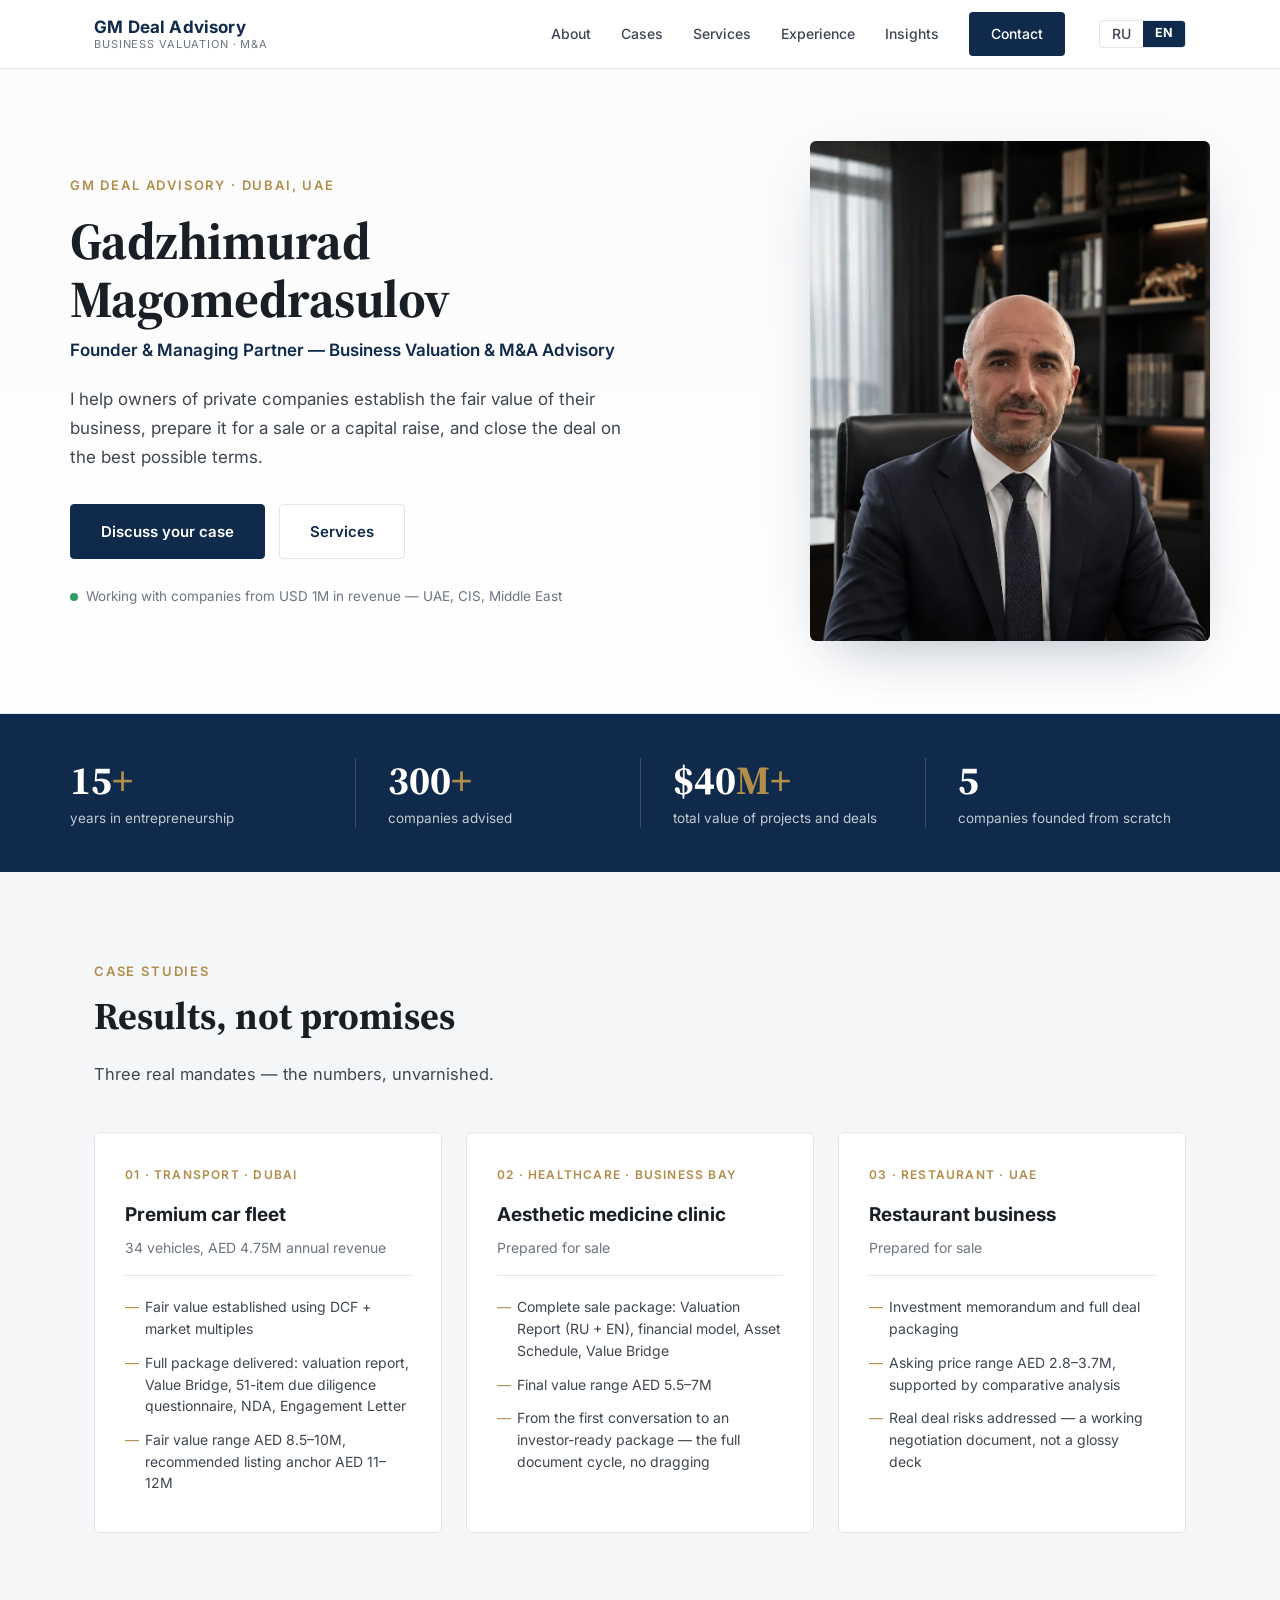
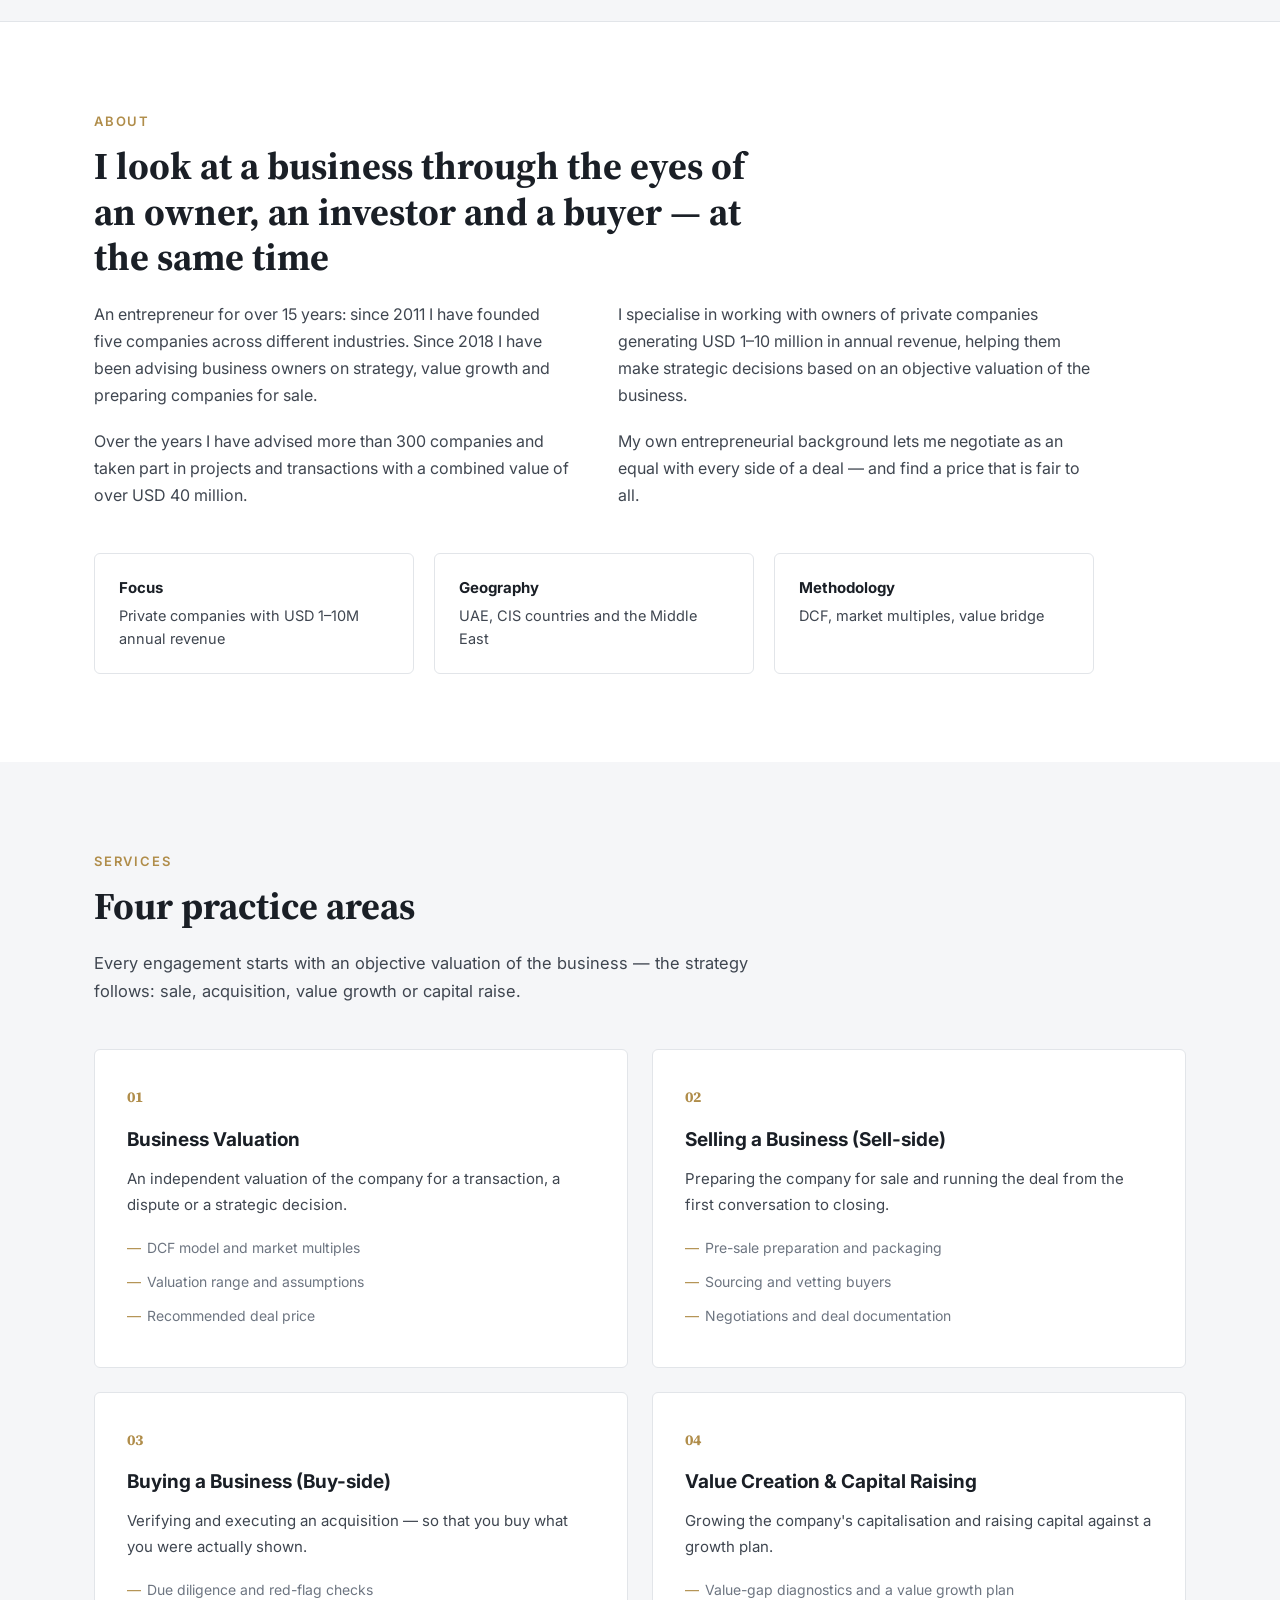
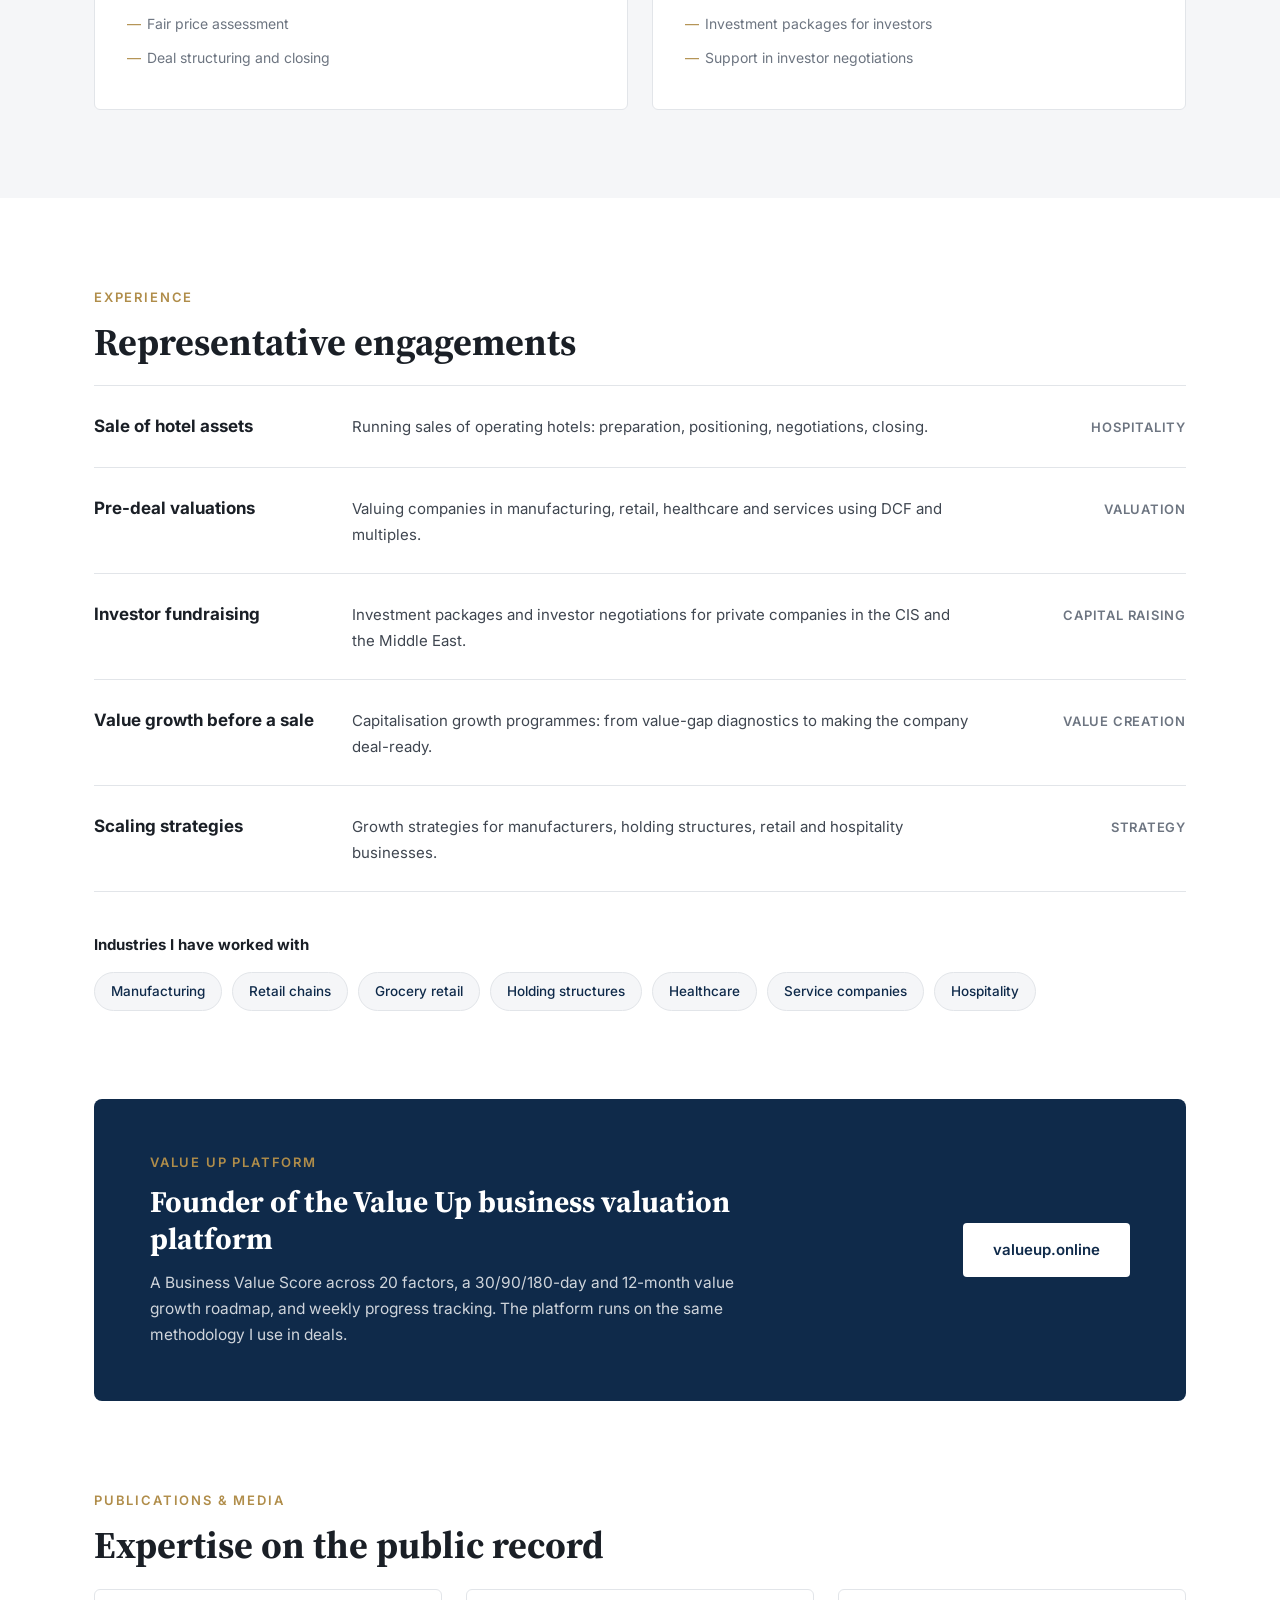
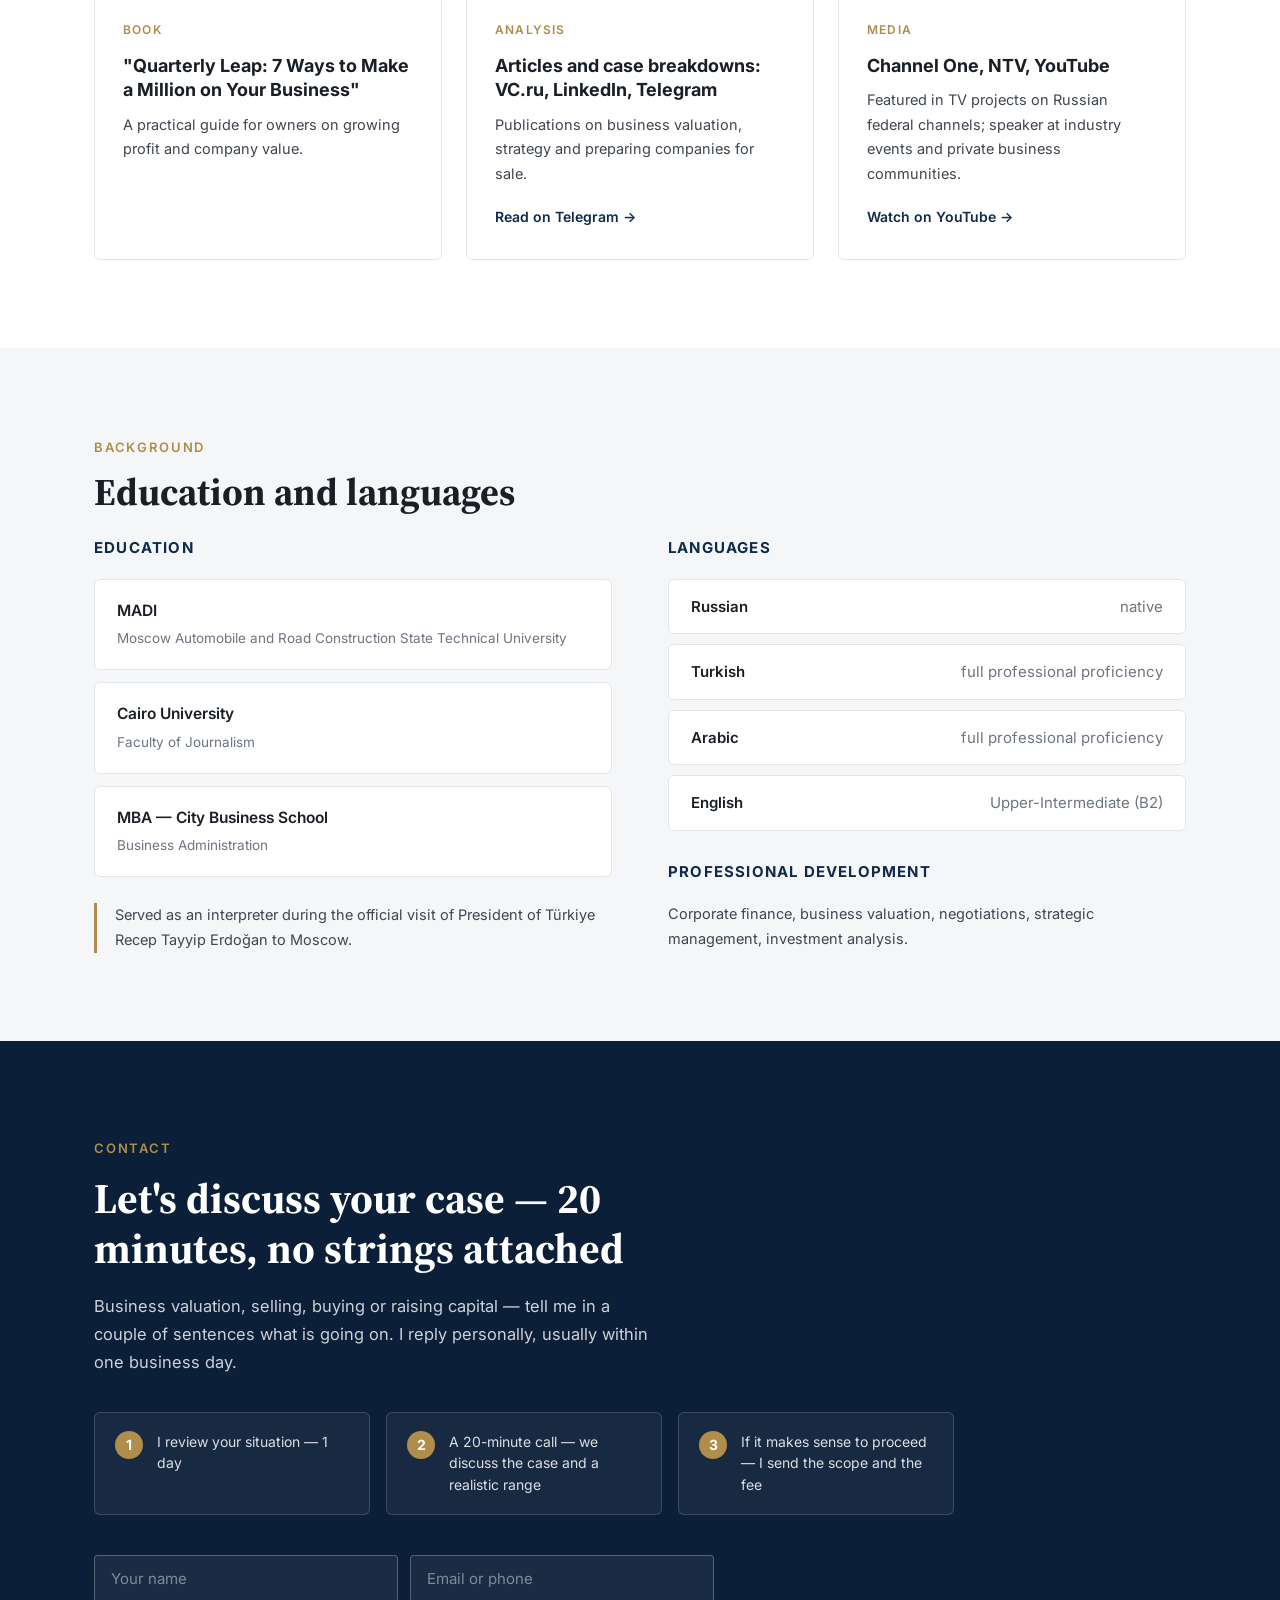
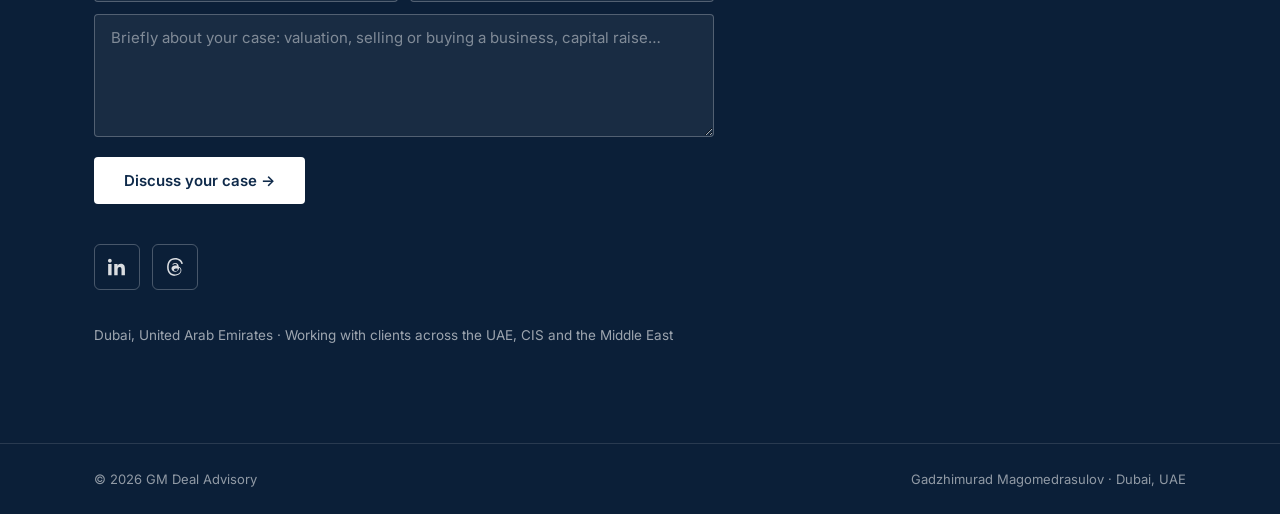
==== en.html @ add3cb48 "Cases section, process steps in CTA, new submit label Co-Authored-By: Claude Fable 5 <noreply@anthro" ====
<!DOCTYPE html>
<html lang="en">
<head>
<meta charset="UTF-8">
<meta name="viewport" content="width=device-width, initial-scale=1.0">
<title>Gadzhimurad Magomedrasulov — GM Deal Advisory</title>
<meta name="description" content="GM Deal Advisory — business valuation, M&A advisory, capital raising. Gadzhimurad Magomedrasulov, Dubai, UAE.">
<link rel="alternate" hreflang="ru" href="index.html">
<link rel="alternate" hreflang="en" href="en.html">
<link rel="preconnect" href="https://fonts.googleapis.com">
<link rel="preconnect" href="https://fonts.gstatic.com" crossorigin>
<link href="https://fonts.googleapis.com/css2?family=Source+Serif+4:opsz,wght@8..60,600;8..60,700&family=Inter:wght@400;500;600;700&display=swap" rel="stylesheet">
<link rel="stylesheet" href="styles.css">
</head>
<body>

<header>
  <div class="wrap nav">
    <a class="logo" href="#top"><b>GM Deal Advisory</b><span>Business Valuation · M&amp;A</span></a>
    <nav class="menu">
      <a href="#about">About</a>
      <a href="#cases">Cases</a>
      <a href="#services">Services</a>
      <a href="#experience">Experience</a>
      <a href="#insights">Insights</a>
      <a class="nav-cta" href="#contact">Contact</a>
      <span class="lang-sw"><a href="index.html">RU</a><b>EN</b></span>
    </nav>
  </div>
</header>

<div class="hero" id="top">
  <div class="wrap hero-grid">
    <div>
      <div class="eyebrow">GM Deal Advisory · Dubai, UAE</div>
      <h1>Gadzhimurad Magomedrasulov</h1>
      <div class="role">Founder &amp; Managing Partner — Business Valuation &amp; M&amp;A Advisory</div>
      <p class="lede">I help owners of private companies establish the fair value of their business, prepare it for a sale or a capital raise, and close the deal on the best possible terms.</p>
      <div class="hero-cta">
        <a class="btn btn-primary" href="#contact">Discuss your case</a>
        <a class="btn btn-secondary" href="#services">Services</a>
      </div>
      <div class="hero-note">Working with companies from USD 1M in revenue — UAE, CIS, Middle East</div>
    </div>
    <div class="photo-card">
      <img src="photo.jpg" alt="Gadzhimurad Magomedrasulov — GM Deal Advisory">
    </div>
  </div>
</div>

<div class="metrics">
  <div class="wrap metrics-grid">
    <div class="metric"><b>15<i>+</i></b><span>years in entrepreneurship</span></div>
    <div class="metric"><b>300<i>+</i></b><span>companies advised</span></div>
    <div class="metric"><b>$40<i>M+</i></b><span>total value of projects and deals</span></div>
    <div class="metric"><b>5</b><span>companies founded from scratch</span></div>
  </div>
</div>


<section class="cases-section" id="cases">
  <div class="wrap">
    <div class="sec-eyebrow">Case Studies</div>
    <h2 class="sec-title">Results, not promises</h2>
    <p class="sec-intro">Three real mandates — the numbers, unvarnished.</p>
    <div class="case-grid">
      <div class="ccard">
        <div class="meta">01 · Transport · Dubai</div>
        <h3>Premium car fleet</h3>
        <p class="csub">34 vehicles, AED 4.75M annual revenue</p>
        <ul>
          <li>Fair value established using DCF + market multiples</li>
          <li>Full package delivered: valuation report, Value Bridge, 51-item due diligence questionnaire, NDA, Engagement Letter</li>
          <li>Fair value range AED 8.5–10M, recommended listing anchor AED 11–12M</li>
        </ul>
      </div>
      <div class="ccard">
        <div class="meta">02 · Healthcare · Business Bay</div>
        <h3>Aesthetic medicine clinic</h3>
        <p class="csub">Prepared for sale</p>
        <ul>
          <li>Complete sale package: Valuation Report (RU + EN), financial model, Asset Schedule, Value Bridge</li>
          <li>Final value range AED 5.5–7M</li>
          <li>From the first conversation to an investor-ready package — the full document cycle, no dragging</li>
        </ul>
      </div>
      <div class="ccard">
        <div class="meta">03 · Restaurant · UAE</div>
        <h3>Restaurant business</h3>
        <p class="csub">Prepared for sale</p>
        <ul>
          <li>Investment memorandum and full deal packaging</li>
          <li>Asking price range AED 2.8–3.7M, supported by comparative analysis</li>
          <li>Real deal risks addressed — a working negotiation document, not a glossy deck</li>
        </ul>
      </div>
    </div>
  </div>
</section>

<section id="about">
  <div class="wrap">
    <div class="sec-eyebrow">About</div>
    <h2 class="sec-title">I look at a business through the eyes of an owner, an investor and a buyer — at the same time</h2>
    <div class="about-cols">
      <div>
        <p>An entrepreneur for over 15 years: since 2011 I have founded five companies across different industries. Since 2018 I have been advising business owners on strategy, value growth and preparing companies for sale.</p>
        <p>Over the years I have advised more than 300 companies and taken part in projects and transactions with a combined value of over USD 40 million.</p>
      </div>
      <div>
        <p>I specialise in working with owners of private companies generating USD 1–10 million in annual revenue, helping them make strategic decisions based on an objective valuation of the business.</p>
        <p>My own entrepreneurial background lets me negotiate as an equal with every side of a deal — and find a price that is fair to all.</p>
      </div>
    </div>
    <div class="about-facts">
      <div class="fact"><b>Focus</b>Private companies with USD 1–10M annual revenue</div>
      <div class="fact"><b>Geography</b>UAE, CIS countries and the Middle East</div>
      <div class="fact"><b>Methodology</b>DCF, market multiples, value bridge</div>
    </div>
  </div>
</section>

<section class="svc-section" id="services">
  <div class="wrap">
    <div class="sec-eyebrow">Services</div>
    <h2 class="sec-title">Four practice areas</h2>
    <p class="sec-intro">Every engagement starts with an objective valuation of the business — the strategy follows: sale, acquisition, value growth or capital raise.</p>
    <div class="svc-grid">
      <div class="svc">
        <div class="num">01</div>
        <h3>Business Valuation</h3>
        <p>An independent valuation of the company for a transaction, a dispute or a strategic decision.</p>
        <ul>
          <li>DCF model and market multiples</li>
          <li>Valuation range and assumptions</li>
          <li>Recommended deal price</li>
        </ul>
      </div>
      <div class="svc">
        <div class="num">02</div>
        <h3>Selling a Business (Sell-side)</h3>
        <p>Preparing the company for sale and running the deal from the first conversation to closing.</p>
        <ul>
          <li>Pre-sale preparation and packaging</li>
          <li>Sourcing and vetting buyers</li>
          <li>Negotiations and deal documentation</li>
        </ul>
      </div>
      <div class="svc">
        <div class="num">03</div>
        <h3>Buying a Business (Buy-side)</h3>
        <p>Verifying and executing an acquisition — so that you buy what you were actually shown.</p>
        <ul>
          <li>Due diligence and red-flag checks</li>
          <li>Fair price assessment</li>
          <li>Deal structuring and closing</li>
        </ul>
      </div>
      <div class="svc">
        <div class="num">04</div>
        <h3>Value Creation &amp; Capital Raising</h3>
        <p>Growing the company's capitalisation and raising capital against a growth plan.</p>
        <ul>
          <li>Value-gap diagnostics and a value growth plan</li>
          <li>Investment packages for investors</li>
          <li>Support in investor negotiations</li>
        </ul>
      </div>
    </div>
  </div>
</section>

<section id="experience">
  <div class="wrap">
    <div class="sec-eyebrow">Experience</div>
    <h2 class="sec-title">Representative engagements</h2>
    <div class="exp-table">
      <div class="exp-row">
        <h3>Sale of hotel assets</h3>
        <p>Running sales of operating hotels: preparation, positioning, negotiations, closing.</p>
        <div class="sector">Hospitality</div>
      </div>
      <div class="exp-row">
        <h3>Pre-deal valuations</h3>
        <p>Valuing companies in manufacturing, retail, healthcare and services using DCF and multiples.</p>
        <div class="sector">Valuation</div>
      </div>
      <div class="exp-row">
        <h3>Investor fundraising</h3>
        <p>Investment packages and investor negotiations for private companies in the CIS and the Middle East.</p>
        <div class="sector">Capital Raising</div>
      </div>
      <div class="exp-row">
        <h3>Value growth before a sale</h3>
        <p>Capitalisation growth programmes: from value-gap diagnostics to making the company deal-ready.</p>
        <div class="sector">Value Creation</div>
      </div>
      <div class="exp-row">
        <h3>Scaling strategies</h3>
        <p>Growth strategies for manufacturers, holding structures, retail and hospitality businesses.</p>
        <div class="sector">Strategy</div>
      </div>
    </div>
    <div class="industries">
      <h3>Industries I have worked with</h3>
      <div class="chips">
        <span class="chip">Manufacturing</span>
        <span class="chip">Retail chains</span>
        <span class="chip">Grocery retail</span>
        <span class="chip">Holding structures</span>
        <span class="chip">Healthcare</span>
        <span class="chip">Service companies</span>
        <span class="chip">Hospitality</span>
      </div>
    </div>
  </div>
</section>

<section style="padding-top:0">
  <div class="wrap">
    <div class="vu">
      <div>
        <div class="sec-eyebrow">Value Up Platform</div>
        <h3>Founder of the Value Up business valuation platform</h3>
        <p>A Business Value Score across 20 factors, a 30/90/180-day and 12-month value growth roadmap, and weekly progress tracking. The platform runs on the same methodology I use in deals.</p>
      </div>
      <a class="btn" href="https://valueup.online/" target="_blank" rel="noopener">valueup.online</a>
    </div>
  </div>
</section>

<section id="insights" style="padding-top:0">
  <div class="wrap">
    <div class="sec-eyebrow">Publications &amp; Media</div>
    <h2 class="sec-title">Expertise on the public record</h2>
    <div class="ins-grid">
      <div class="ins">
        <div class="tag">Book</div>
        <h3>"Quarterly Leap: 7 Ways to Make a Million on Your Business"</h3>
        <p>A practical guide for owners on growing profit and company value.</p>
      </div>
      <div class="ins">
        <div class="tag">Analysis</div>
        <h3>Articles and case breakdowns: VC.ru, LinkedIn, Telegram</h3>
        <p>Publications on business valuation, strategy and preparing companies for sale.</p>
        <a href="https://t.me/bigexpert1/" target="_blank" rel="noopener">Read on Telegram →</a>
      </div>
      <div class="ins">
        <div class="tag">Media</div>
        <h3>Channel One, NTV, YouTube</h3>
        <p>Featured in TV projects on Russian federal channels; speaker at industry events and private business communities.</p>
        <a href="https://youtu.be/BkNqXChD8Ng" target="_blank" rel="noopener">Watch on YouTube →</a>
      </div>
    </div>
  </div>
</section>

<section class="edu-section" id="education">
  <div class="wrap">
    <div class="sec-eyebrow">Background</div>
    <h2 class="sec-title">Education and languages</h2>
    <div class="edu-grid">
      <div class="edu-block">
        <h3>Education</h3>
        <div class="edu-item"><b>MADI</b><span>Moscow Automobile and Road Construction State Technical University</span></div>
        <div class="edu-item"><b>Cairo University</b><span>Faculty of Journalism</span></div>
        <div class="edu-item"><b>MBA — City Business School</b><span>Business Administration</span></div>
        <p class="intl">Served as an interpreter during the official visit of President of Türkiye Recep Tayyip Erdoğan to Moscow.</p>
      </div>
      <div class="edu-block">
        <h3>Languages</h3>
        <div class="lang-row"><b>Russian</b><span>native</span></div>
        <div class="lang-row"><b>Turkish</b><span>full professional proficiency</span></div>
        <div class="lang-row"><b>Arabic</b><span>full professional proficiency</span></div>
        <div class="lang-row"><b>English</b><span>Upper-Intermediate (B2)</span></div>
        <h3 style="margin-top:28px">Professional development</h3>
        <p style="font-size:14.5px">Corporate finance, business valuation, negotiations, strategic management, investment analysis.</p>
      </div>
    </div>
  </div>
</section>

<section class="contact" id="contact">
  <div class="wrap">
    <div class="sec-eyebrow">Contact</div>
    <h2>Let's discuss your case — 20 minutes, no strings attached</h2>
    <p class="lead">Business valuation, selling, buying or raising capital — tell me in a couple of sentences what is going on. I reply personally, usually within one business day.</p><div class="steps">
      <div class="step"><b>1</b><span>I review your situation — 1 day</span></div>
      <div class="step"><b>2</b><span>A 20-minute call — we discuss the case and a realistic range</span></div>
      <div class="step"><b>3</b><span>If it makes sense to proceed — I send the scope and the fee</span></div>
    </div>
    
    <form class="cform" data-subject="Enquiry from GM Deal Advisory website">
      <div class="frow">
        <input type="text" name="name" placeholder="Your name" required>
        <input type="text" name="contact" placeholder="Email or phone" required>
      </div>
      <textarea name="message" rows="5" placeholder="Briefly about your case: valuation, selling or buying a business, capital raise…" required></textarea>
      <button class="btn btn-primary" type="submit">Discuss your case →</button>
      <div class="fnote"></div>
    </form>
    <div class="soc-row">
      <a class="soc" href="https://www.linkedin.com/in/gadzhimurad-m-and-a-advisor-227a68b3/" target="_blank" rel="noopener" title="LinkedIn" aria-label="LinkedIn">
        <svg viewBox="0 0 24 24"><path d="M4.98 3.5C4.98 4.88 3.87 6 2.5 6S0 4.88 0 3.5 1.12 1 2.5 1s2.48 1.12 2.48 2.5zM.22 8.16h4.56V23H.22V8.16zM8.34 8.16h4.37v2.02h.06c.61-1.15 2.1-2.37 4.32-2.37 4.62 0 5.47 3.04 5.47 6.99V23h-4.55v-7.21c0-1.72-.03-3.93-2.4-3.93-2.4 0-2.77 1.87-2.77 3.8V23H8.34V8.16z"/></svg>
      </a>
      <a class="soc" href="https://www.threads.com/@gadzhimurad.strateg" target="_blank" rel="noopener" title="Threads" aria-label="Threads">
        <svg viewBox="0 0 24 24"><path d="M12.19 24h-.01c-3.58-.02-6.33-1.2-8.18-3.51C2.36 18.44 1.5 15.59 1.47 12v-.01c.03-3.58.89-6.43 2.53-8.48C5.85 1.2 8.6.02 12.18 0h.02c2.75.02 5.04.72 6.83 2.1 1.68 1.29 2.86 3.13 3.51 5.47l-2.04.57c-1.1-3.96-3.9-5.99-8.31-6.02-2.92.02-5.13.94-6.56 2.73C4.29 6.53 3.6 8.94 3.58 12c.02 3.06.71 5.47 2.05 7.15 1.43 1.79 3.64 2.71 6.56 2.73 2.64-.02 4.38-.64 5.83-2.09 1.66-1.65 1.63-3.67 1.1-4.9-.31-.73-.88-1.33-1.64-1.79-.19 1.36-.62 2.46-1.29 3.29-.9 1.1-2.17 1.7-3.78 1.79-1.22.07-2.4-.22-3.31-.82-1.08-.7-1.71-1.78-1.78-3.02-.13-2.45 1.83-4.21 4.89-4.38.9-.05 1.75 0 2.55.13-.11-.64-.32-1.14-.64-1.51-.44-.5-1.12-.76-2.02-.77h-.03c-.72 0-1.7.2-2.33 1.13L8.35 8.79c.86-1.28 2.26-1.98 3.95-1.98h.04c2.82.02 4.5 1.75 4.67 4.77.1.04.19.08.29.13 1.32.62 2.29 1.56 2.79 2.72.7 1.62.77 4.27-1.36 6.38-1.86 1.85-4.11 2.68-7.54 2.7v-.01zm1.13-9.98c-.07 0-.14 0-.21.01-1.55.09-2.51.8-2.45 1.83.06 1.08 1.25 1.58 2.39 1.52 1.05-.06 2.42-.46 2.65-3.15-.58-.13-1.24-.2-1.94-.2z"/></svg>
      </a>
    </div>
    <div class="loc">Dubai, United Arab Emirates · Working with clients across the UAE, CIS and the Middle East</div>
  </div>
</section>

<footer>
  <div class="wrap">
    <div>© 2026 GM Deal Advisory</div>
    <div>Gadzhimurad Magomedrasulov · Dubai, UAE</div>
  </div>
</footer>

<script>
document.querySelector('.cform').addEventListener('submit',async function(e){
  e.preventDefault();
  var f=this,b=f.querySelector('button'),n=f.querySelector('.fnote'),ru=document.documentElement.lang==='ru';
  b.disabled=true;b.textContent=ru?'Отправляю…':'Sending…';
  try{
    var r=await fetch('https://formsubmit.co/ajax/cef8fbf13d92c2186499e72b9094f0c2',{
      method:'POST',headers:{'Content-Type':'application/json','Accept':'application/json'},
      body:JSON.stringify({name:f.name.value,contact:f.contact.value,message:f.message.value,_subject:f.dataset.subject,_template:'table',_captcha:'false'})});
    if(!r.ok)throw 0;
    f.reset();n.className='fnote ok';n.textContent=ru?'Спасибо! Сообщение отправлено — отвечу лично в ближайшее время.':'Thank you! Your message has been sent — I will reply personally shortly.';
  }catch(_){n.className='fnote err';n.textContent=ru?'Не получилось отправить. Напишите мне в LinkedIn или Threads (иконки ниже).':'Could not send. Please reach me on LinkedIn or Threads (icons below).'}
  b.disabled=false;b.textContent=ru?'Обсудить задачу →':'Discuss your case →';
});
</script>
</body>
</html>
---- styles.css ----
:root{
    --navy:#0f2a4a;
    --navy-dark:#0b1f38;
    --ink:#1a1f26;
    --body:#3f4650;
    --muted:#6d7581;
    --line:#e2e5e9;
    --bg-soft:#f5f6f8;
    --gold:#b08d4a;
    --white:#ffffff;
    --serif:'Source Serif 4', Georgia, serif;
    --sans:'Inter', -apple-system, 'Segoe UI', sans-serif;
  }
  *{margin:0;padding:0;box-sizing:border-box}
  html{scroll-behavior:smooth}
  body{font-family:var(--sans);color:var(--body);background:var(--white);font-size:16px;line-height:1.7;-webkit-font-smoothing:antialiased}
  .wrap{max-width:1140px;margin:0 auto;padding:0 24px}
  h1,h2,h3{color:var(--ink);font-family:var(--sans)}
  img{max-width:100%}

  /* header */
  header{position:sticky;top:0;z-index:40;background:var(--white);border-bottom:1px solid var(--line)}
  .nav{display:flex;align-items:center;justify-content:space-between;height:68px}
  .logo{display:flex;flex-direction:column;text-decoration:none;line-height:1.25}
  .logo b{font-size:17px;font-weight:700;color:var(--navy);letter-spacing:.01em}
  .logo span{font-size:11px;color:var(--muted);letter-spacing:.08em;text-transform:uppercase}
  nav.menu{display:flex;gap:30px;align-items:center}
  nav.menu a{font-size:14px;font-weight:500;color:var(--body);text-decoration:none;transition:color .2s}
  nav.menu a:hover{color:var(--navy)}
  .nav-cta{background:var(--navy);color:#fff !important;padding:10px 22px;border-radius:4px;font-weight:600}
  .nav-cta:hover{background:var(--navy-dark)}
  @media(max-width:900px){nav.menu > a:not(.nav-cta){display:none}}
  .lang-sw{display:inline-flex;border:1px solid var(--line);border-radius:4px;overflow:hidden;font-size:12.5px;font-weight:600;margin-left:4px}
  .lang-sw b,.lang-sw a{padding:6px 12px;text-decoration:none;line-height:1}
  .lang-sw b{background:var(--navy);color:#fff}
  .lang-sw a{color:var(--muted)}
  .lang-sw a:hover{color:var(--navy)}
  @media(max-width:900px){.lang-sw{display:inline-flex !important}}

  /* hero */
  .hero{border-bottom:1px solid var(--line);background:linear-gradient(180deg,#fbfbfc,#fff)}
  .hero-grid{display:grid;grid-template-columns:1fr 400px;gap:72px;align-items:center;padding:72px 0}
  @media(max-width:900px){.hero-grid{grid-template-columns:1fr;gap:44px;padding:48px 0}}
  .eyebrow{font-size:13px;font-weight:600;letter-spacing:.14em;text-transform:uppercase;color:var(--gold);margin-bottom:16px}
  .hero h1{font-family:var(--serif);font-size:clamp(34px,4.6vw,52px);font-weight:700;line-height:1.12;letter-spacing:-.01em;margin-bottom:8px}
  .hero .role{font-size:17px;font-weight:600;color:var(--navy);margin-bottom:20px}
  .hero .lede{font-size:17px;max-width:560px;margin-bottom:32px}
  .btn{display:inline-block;padding:14px 30px;border-radius:4px;font-size:15px;font-weight:600;text-decoration:none;transition:.2s;text-align:center}
  .btn-primary{background:var(--navy);color:#fff;border:1px solid var(--navy)}
  .btn-primary:hover{background:var(--navy-dark)}
  .btn-secondary{border:1px solid var(--line);color:var(--navy);background:#fff}
  .btn-secondary:hover{border-color:var(--navy)}
  .hero-cta{display:flex;gap:14px;flex-wrap:wrap}
  .hero-note{margin-top:26px;font-size:13.5px;color:var(--muted);display:flex;gap:8px;align-items:center}
  .hero-note::before{content:"";width:8px;height:8px;border-radius:50%;background:#2e9e63;flex:none}
  .photo-card{position:relative}
  .photo-card img{display:block;width:100%;aspect-ratio:4/5;object-fit:cover;object-position:top;border-radius:6px;box-shadow:0 24px 60px -24px rgba(15,42,74,.35)}
  .photo-card::after{content:"";position:absolute;top:22px;left:22px;right:-22px;bottom:-22px;border:1px solid var(--line);border-radius:6px;z-index:-1}

  /* metrics band */
  .metrics{background:var(--navy);color:#fff}
  .metrics-grid{display:grid;grid-template-columns:repeat(4,1fr);gap:0;padding:44px 0}
  @media(max-width:760px){.metrics-grid{grid-template-columns:repeat(2,1fr);row-gap:36px}}
  .metric{padding:0 32px;border-left:1px solid rgba(255,255,255,.18)}
  .metric:first-child{border-left:none;padding-left:0}
  @media(max-width:760px){.metric{padding:0 20px}.metric:nth-child(3){border-left:none;padding-left:0}}
  .metric b{display:block;font-family:var(--serif);font-size:40px;font-weight:700;line-height:1.1;color:#fff}
  .metric b i{font-style:normal;color:var(--gold)}
  .metric span{display:block;margin-top:6px;font-size:13.5px;color:rgba(255,255,255,.75);line-height:1.5}

  /* sections */
  section{padding:88px 0}
  .sec-eyebrow{font-size:13px;font-weight:600;letter-spacing:.14em;text-transform:uppercase;color:var(--gold);margin-bottom:12px}
  .sec-title{font-family:var(--serif);font-size:clamp(28px,3.4vw,38px);font-weight:700;line-height:1.2;margin-bottom:20px;max-width:680px}
  .sec-intro{max-width:680px;margin-bottom:44px;font-size:16.5px}

  /* about */
  .about-cols{display:grid;grid-template-columns:1fr 1fr;gap:48px;max-width:1000px}
  @media(max-width:800px){.about-cols{grid-template-columns:1fr;gap:24px}}
  .about-cols p{margin-bottom:18px}
  .about-cols p:last-child{margin-bottom:0}
  .about-facts{margin-top:44px;display:grid;grid-template-columns:repeat(3,1fr);gap:20px;max-width:1000px}
  @media(max-width:800px){.about-facts{grid-template-columns:1fr}}
  .fact{border:1px solid var(--line);border-radius:6px;padding:22px 24px;font-size:14.5px;line-height:1.6}
  .fact b{display:block;color:var(--ink);font-size:15px;margin-bottom:4px}

  /* services */
  .svc-section{background:var(--bg-soft)}
  .svc-grid{display:grid;grid-template-columns:repeat(2,1fr);gap:24px}
  @media(max-width:800px){.svc-grid{grid-template-columns:1fr}}
  .svc{background:#fff;border:1px solid var(--line);border-radius:6px;padding:34px 32px;transition:box-shadow .25s,transform .25s}
  .svc:hover{box-shadow:0 16px 40px -20px rgba(15,42,74,.25);transform:translateY(-3px)}
  .svc .num{font-family:var(--serif);font-size:15px;font-weight:700;color:var(--gold);margin-bottom:14px}
  .svc h3{font-size:19px;font-weight:700;margin-bottom:10px}
  .svc p{font-size:15px;color:var(--body)}
  .svc ul{margin-top:14px;list-style:none}
  .svc li{font-size:14px;color:var(--muted);padding:5px 0 5px 20px;position:relative}
  .svc li::before{content:"—";position:absolute;left:0;color:var(--gold)}

  /* experience */
  .exp-table{border-top:1px solid var(--line)}
  .exp-row{display:grid;grid-template-columns:230px 1fr 190px;gap:28px;padding:26px 0;border-bottom:1px solid var(--line);align-items:baseline}
  @media(max-width:800px){.exp-row{grid-template-columns:1fr;gap:6px}}
  .exp-row h3{font-size:17px;font-weight:700}
  .exp-row p{font-size:15px}
  .exp-row .sector{font-size:13px;font-weight:600;letter-spacing:.06em;text-transform:uppercase;color:var(--muted);text-align:right}
  @media(max-width:800px){.exp-row .sector{text-align:left}}
  .industries{margin-top:40px}
  .industries h3{font-size:15px;font-weight:700;margin-bottom:14px}
  .chips{display:flex;flex-wrap:wrap;gap:10px}
  .chip{font-size:13.5px;font-weight:500;color:var(--navy);background:var(--bg-soft);border:1px solid var(--line);border-radius:100px;padding:7px 16px}

  /* value up */
  .vu{background:var(--navy);color:#fff;border-radius:8px;padding:52px 56px;display:grid;grid-template-columns:1fr auto;gap:40px;align-items:center}
  @media(max-width:800px){.vu{grid-template-columns:1fr;padding:36px 28px}}
  .vu .sec-eyebrow{margin-bottom:10px}
  .vu h3{font-family:var(--serif);color:#fff;font-size:clamp(22px,3vw,30px);font-weight:700;line-height:1.25;margin-bottom:12px;max-width:640px}
  .vu p{color:rgba(255,255,255,.8);font-size:15.5px;max-width:620px}
  .vu .btn{background:#fff;color:var(--navy);border:none;white-space:nowrap}
  .vu .btn:hover{background:#eef1f5}

  /* insights */
  .ins-grid{display:grid;grid-template-columns:repeat(3,1fr);gap:24px}
  @media(max-width:860px){.ins-grid{grid-template-columns:1fr}}
  .ins{border:1px solid var(--line);border-radius:6px;padding:30px 28px;display:flex;flex-direction:column;background:#fff;transition:box-shadow .25s}
  .ins:hover{box-shadow:0 16px 40px -20px rgba(15,42,74,.2)}
  .ins .tag{font-size:12px;font-weight:600;letter-spacing:.1em;text-transform:uppercase;color:var(--gold);margin-bottom:14px}
  .ins h3{font-size:18px;font-weight:700;line-height:1.35;margin-bottom:10px}
  .ins p{font-size:14.5px;flex:1}
  .ins a{margin-top:18px;font-size:14px;font-weight:600;color:var(--navy);text-decoration:none}
  .ins a:hover{text-decoration:underline}

  /* education */
  .edu-section{background:var(--bg-soft)}
  .edu-grid{display:grid;grid-template-columns:1fr 1fr;gap:56px}
  @media(max-width:800px){.edu-grid{grid-template-columns:1fr;gap:40px}}
  .edu-block h3{font-size:15px;font-weight:700;letter-spacing:.08em;text-transform:uppercase;color:var(--navy);margin-bottom:18px}
  .edu-item{background:#fff;border:1px solid var(--line);border-radius:6px;padding:18px 22px;margin-bottom:12px}
  .edu-item b{display:block;color:var(--ink);font-size:15.5px;font-weight:600}
  .edu-item span{font-size:13.5px;color:var(--muted)}
  .lang-row{display:flex;justify-content:space-between;background:#fff;border:1px solid var(--line);border-radius:6px;padding:14px 22px;margin-bottom:10px;font-size:15px}
  .lang-row b{color:var(--ink);font-weight:600}
  .lang-row span{color:var(--muted)}
  .intl{margin-top:26px;font-size:14.5px;color:var(--body);border-left:3px solid var(--gold);padding-left:18px}

  /* contact */
  .contact{background:var(--navy-dark);color:#fff;padding:96px 0}
  .contact .sec-eyebrow{margin-bottom:14px}
  .contact h2{font-family:var(--serif);color:#fff;font-size:clamp(28px,3.8vw,42px);font-weight:700;line-height:1.2;margin-bottom:18px;max-width:640px}
  .contact .lead{color:rgba(255,255,255,.8);max-width:560px;margin-bottom:36px;font-size:16.5px}
  .contact .mail{display:inline-block;font-size:22px;font-weight:600;color:#fff;text-decoration:none;border-bottom:2px solid var(--gold);padding-bottom:4px}
  .contact .mail:hover{color:var(--gold)}
  .soc-row{margin-top:40px;display:flex;gap:12px;flex-wrap:wrap}
  .soc{width:46px;height:46px;border:1px solid rgba(255,255,255,.25);border-radius:6px;display:flex;align-items:center;justify-content:center;color:rgba(255,255,255,.85);transition:.2s;text-decoration:none}
  .soc:hover{background:#fff;color:var(--navy);border-color:#fff}
  .soc svg{width:18px;height:18px;fill:currentColor}
  .contact .loc{margin-top:34px;font-size:13.5px;color:rgba(255,255,255,.6)}

  footer{background:var(--navy-dark);border-top:1px solid rgba(255,255,255,.12);padding:24px 0}
  footer .wrap{display:flex;justify-content:space-between;flex-wrap:wrap;gap:8px;font-size:13px;color:rgba(255,255,255,.55)}
/* mobile */
@media(max-width:640px){
  body{font-size:15px}
  section{padding:56px 0}
  .wrap{padding:0 18px}
  .nav{height:60px}
  .logo b{font-size:15px}
  .logo span{font-size:10px}
  .nav-cta{padding:8px 14px;font-size:13px}
  .hero-grid{padding:36px 0;gap:32px}
  .hero h1{font-size:34px}
  .hero .role{font-size:15px}
  .hero .lede{font-size:15.5px}
  .btn{width:100%;padding:14px 20px}
  .hero-cta{flex-direction:column;gap:10px}
  .photo-card{max-width:340px;margin:0 auto}
  .photo-card::after{display:none}
  .metrics-grid{padding:32px 0}
  .metric b{font-size:30px}
  .metric span{font-size:12.5px}
  .sec-title{font-size:25px}
  .sec-intro{margin-bottom:30px}
  .svc{padding:26px 22px}
  .exp-row{padding:20px 0}
  .vu{gap:24px}
  .vu .btn{width:auto}
  .contact{padding:64px 0}
  .contact .mail{font-size:18px;word-break:break-all}
  .soc{width:42px;height:42px}
  footer .wrap{flex-direction:column;gap:4px}
}
html,body{overflow-x:hidden}
@media(max-width:640px){
  .logo span{display:none}
  .logo b{white-space:nowrap}
}

/* contact form */
.cform{max-width:620px}
.frow{display:grid;grid-template-columns:1fr 1fr;gap:12px}
@media(max-width:640px){.frow{grid-template-columns:1fr}}
.cform input,.cform textarea{width:100%;background:rgba(255,255,255,.06);border:1px solid rgba(255,255,255,.25);border-radius:4px;color:#fff;font-family:var(--sans);font-size:15px;padding:13px 16px;margin-bottom:12px;outline:none;transition:border-color .2s;resize:vertical}
.cform input::placeholder,.cform textarea::placeholder{color:rgba(255,255,255,.45)}
.cform input:focus,.cform textarea:focus{border-color:var(--gold);background:rgba(255,255,255,.09)}
.cform button{width:auto;min-width:200px;cursor:pointer;border:none;font-family:var(--sans)}
.cform button:disabled{opacity:.6;cursor:default}
.fnote{margin-top:14px;font-size:14.5px}
.fnote.ok{color:#7fd6a2}
.fnote.err{color:#f0a9a9}
.contact .cform button{background:#fff;color:var(--navy)}
.contact .cform button:hover{background:var(--gold);color:#fff}

/* cases */
.cases-section{background:var(--bg-soft);border-bottom:1px solid var(--line)}
.case-grid{display:grid;grid-template-columns:repeat(3,1fr);gap:24px}
@media(max-width:900px){.case-grid{grid-template-columns:1fr}}
.ccard{background:#fff;border:1px solid var(--line);border-radius:6px;padding:32px 30px;display:flex;flex-direction:column;transition:box-shadow .25s,transform .25s}
.ccard:hover{box-shadow:0 16px 40px -20px rgba(15,42,74,.25);transform:translateY(-3px)}
.ccard .meta{font-size:12px;font-weight:600;letter-spacing:.1em;text-transform:uppercase;color:var(--gold);margin-bottom:14px}
.ccard h3{font-size:19px;font-weight:700;margin-bottom:4px}
.ccard .csub{font-size:14px;color:var(--muted);margin-bottom:16px}
.ccard ul{list-style:none;border-top:1px solid var(--line);padding-top:14px}
.ccard li{font-size:14px;color:var(--body);padding:6px 0 6px 20px;position:relative;line-height:1.55}
.ccard li::before{content:"—";position:absolute;left:0;color:var(--gold)}

/* contact steps */
.steps{display:grid;grid-template-columns:repeat(3,1fr);gap:16px;max-width:860px;margin:0 0 40px}
@media(max-width:800px){.steps{grid-template-columns:1fr}}
.step{display:flex;gap:14px;align-items:flex-start;background:rgba(255,255,255,.05);border:1px solid rgba(255,255,255,.16);border-radius:6px;padding:18px 20px}
.step b{flex:none;width:28px;height:28px;border-radius:50%;background:var(--gold);color:#fff;display:flex;align-items:center;justify-content:center;font-size:14px;font-weight:700}
.step span{font-size:14px;color:rgba(255,255,255,.85);line-height:1.55}
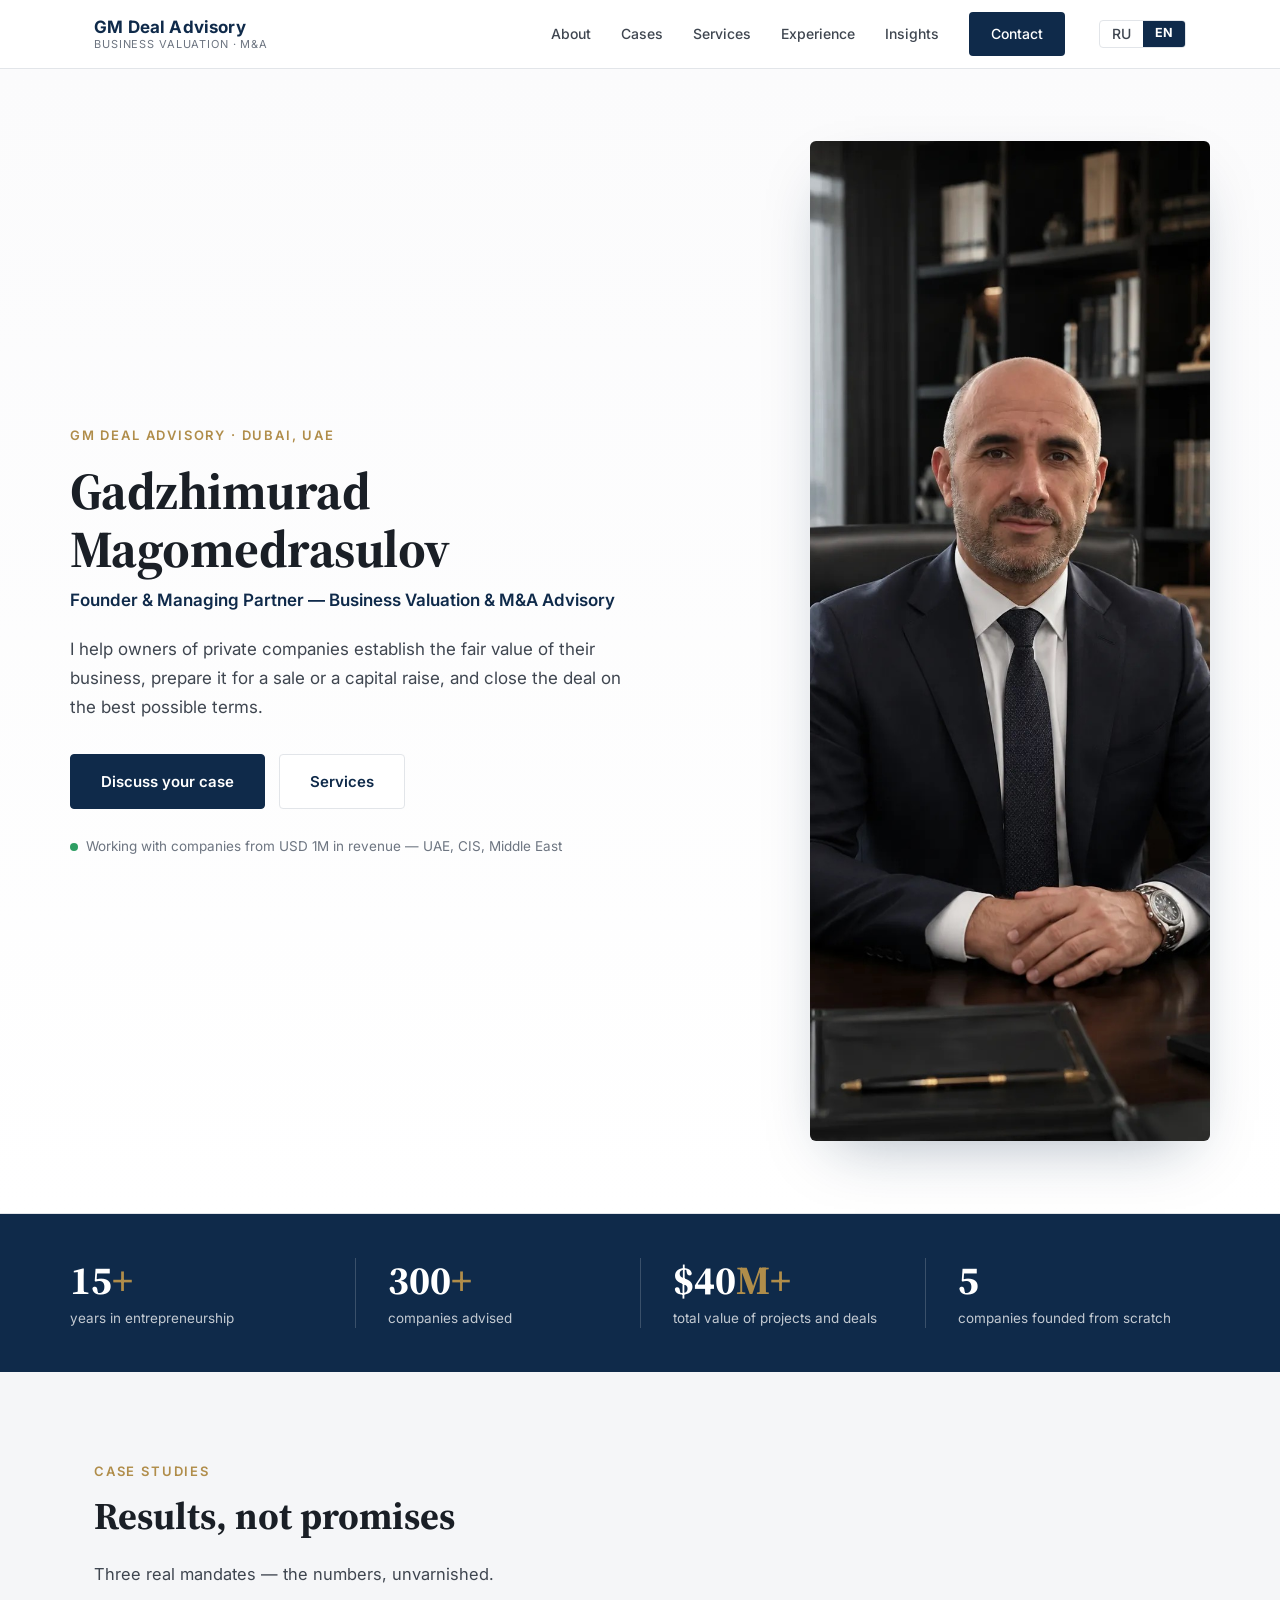
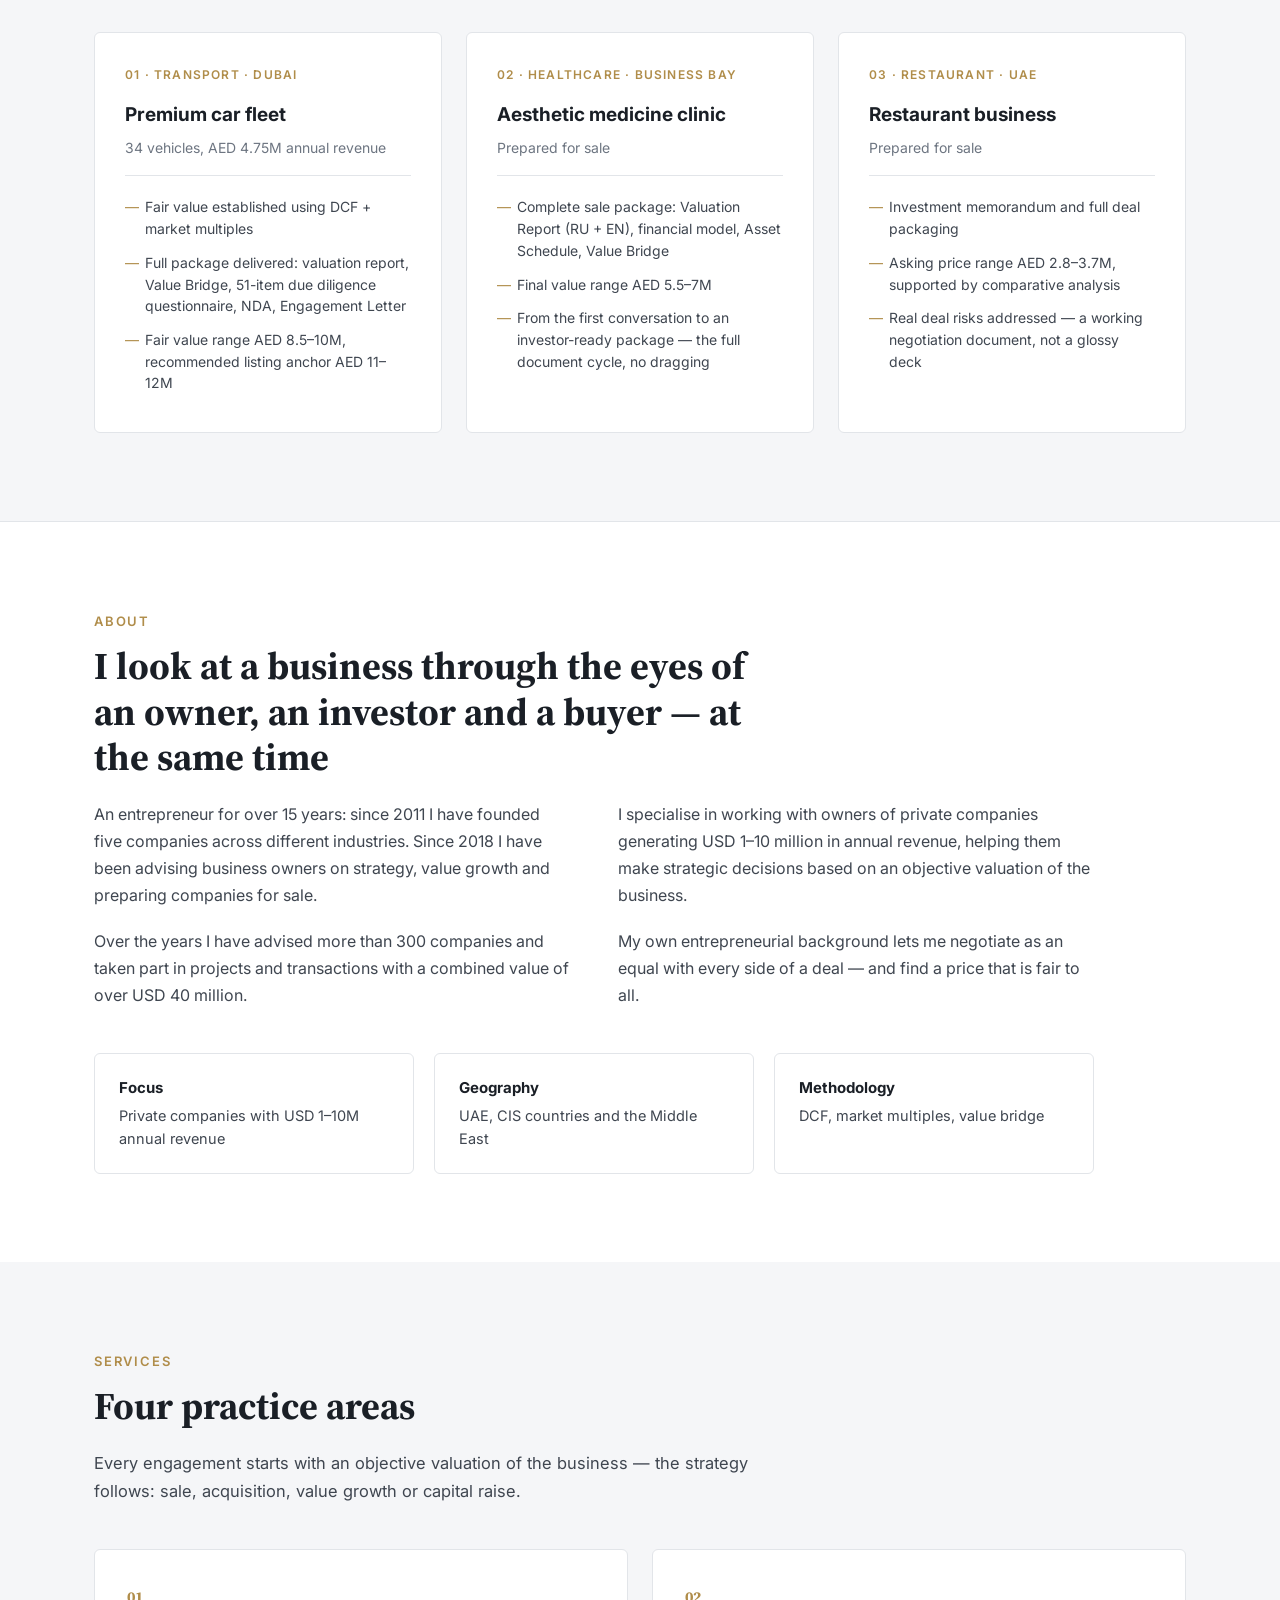
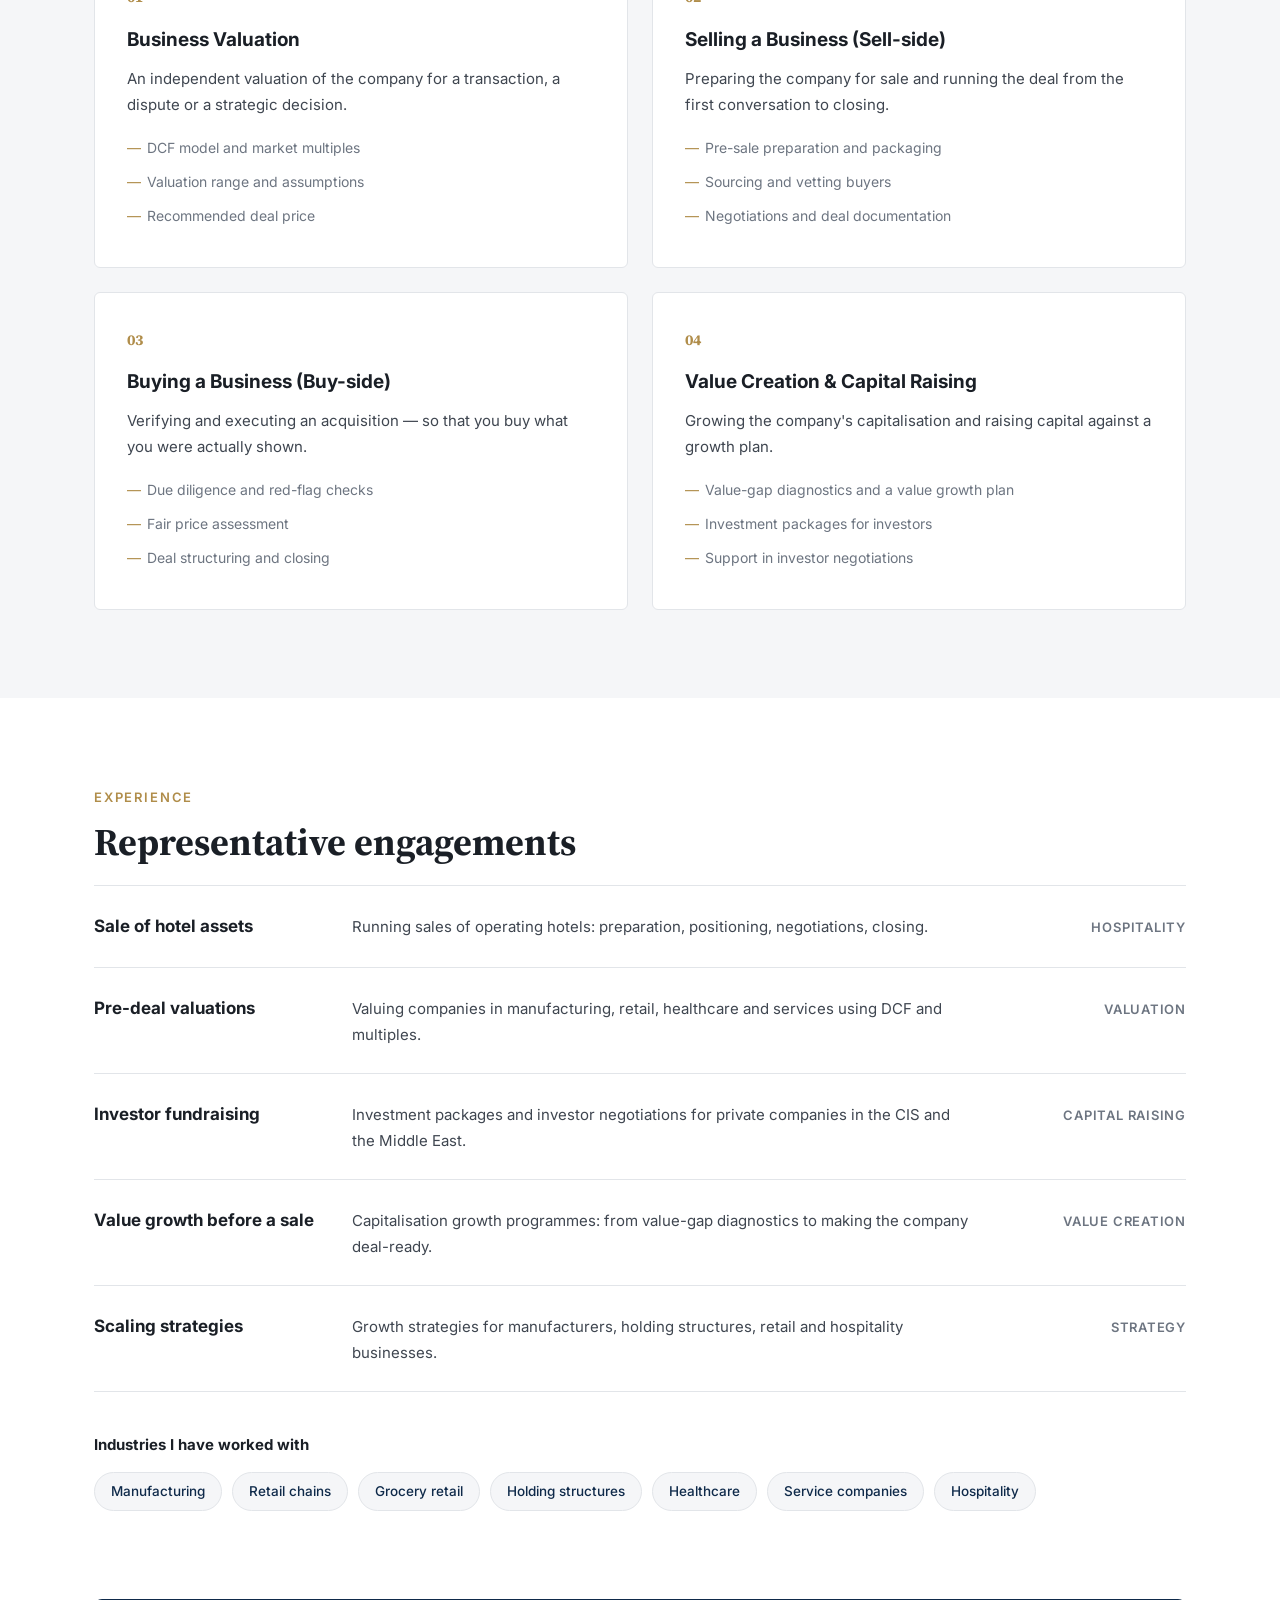
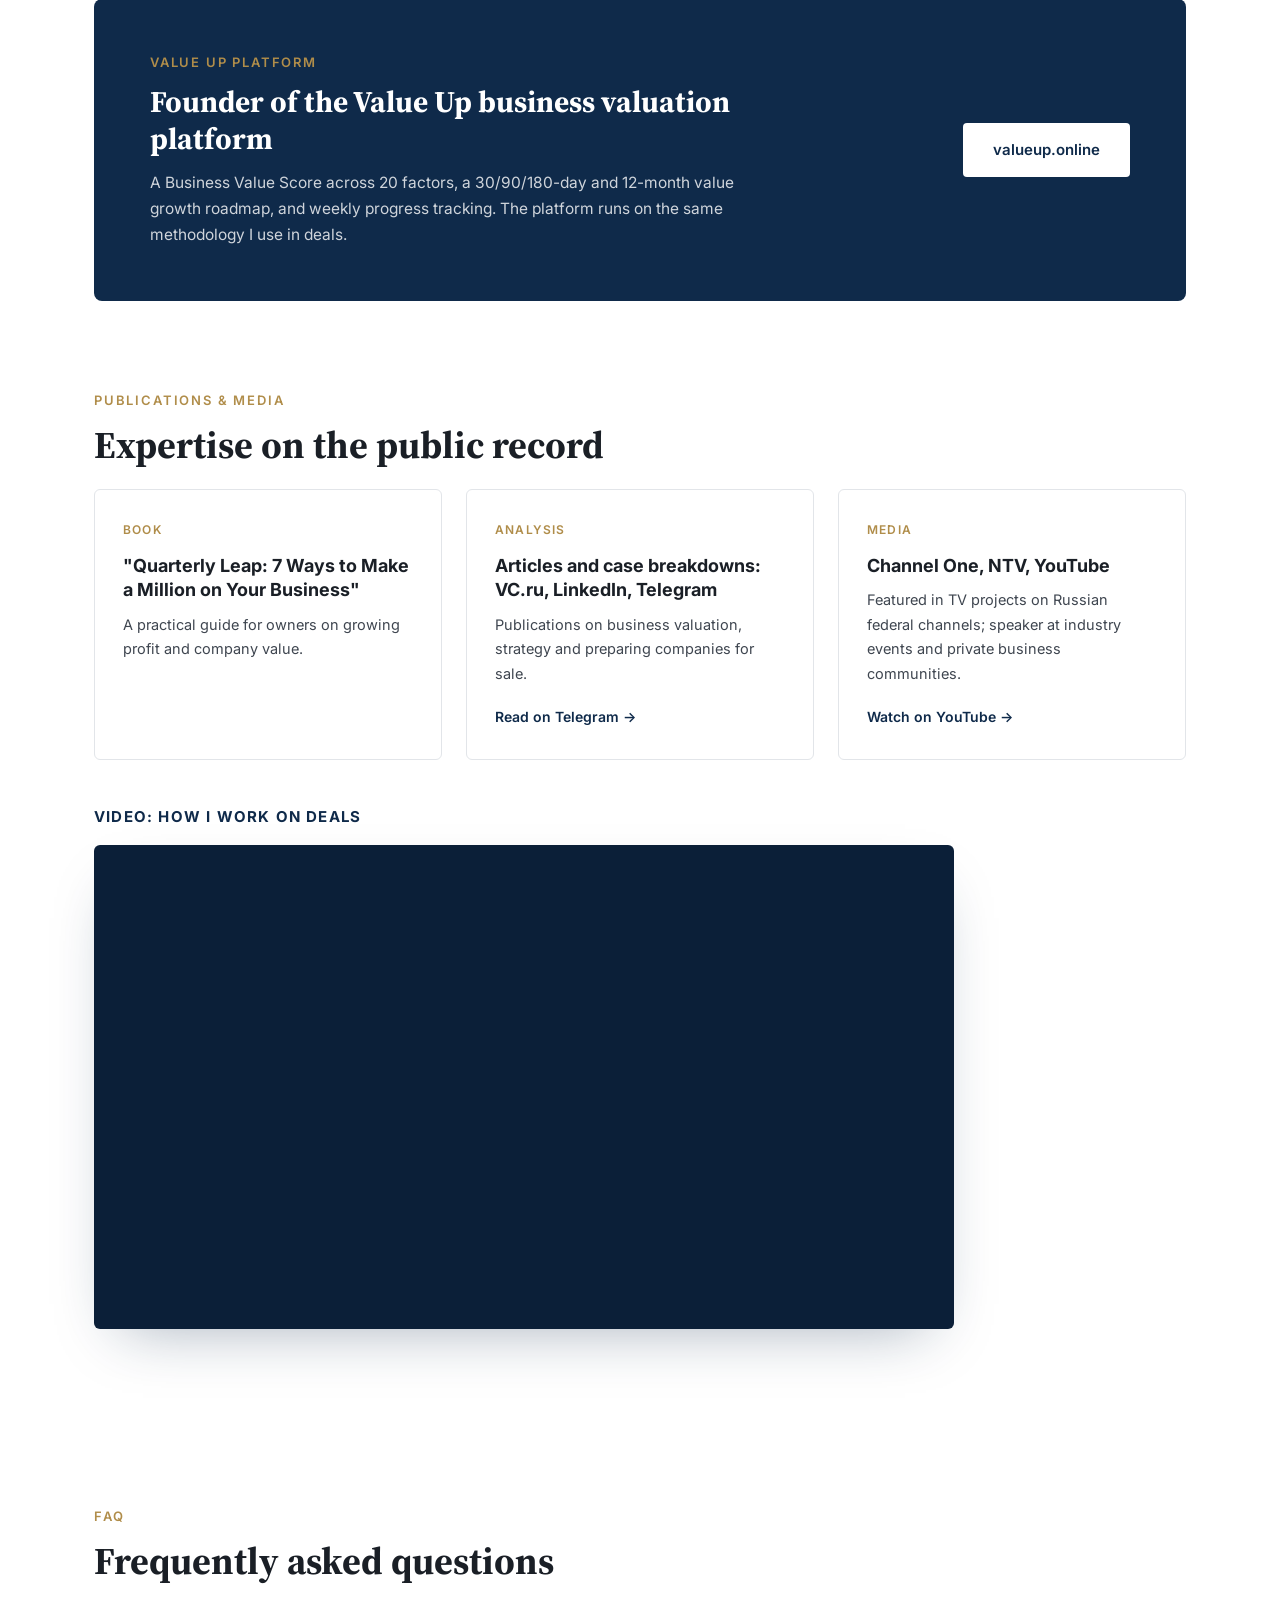
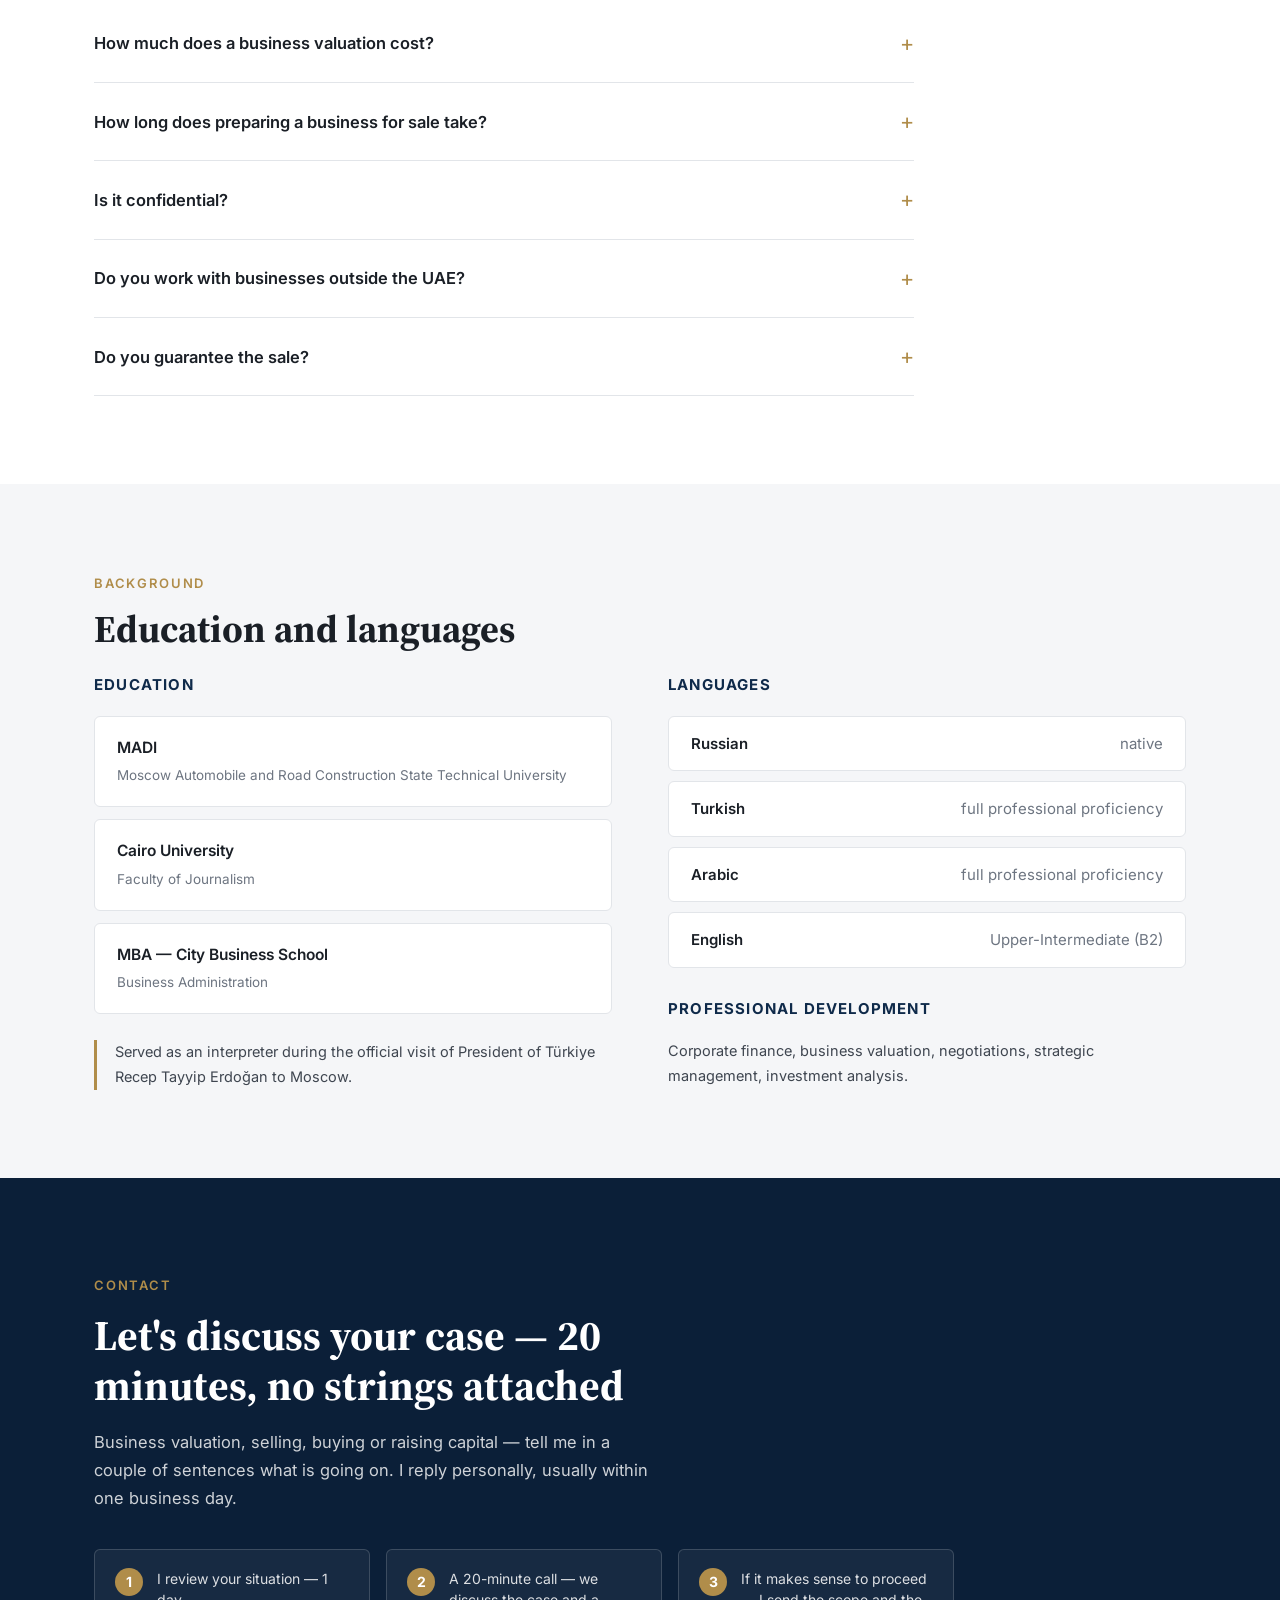
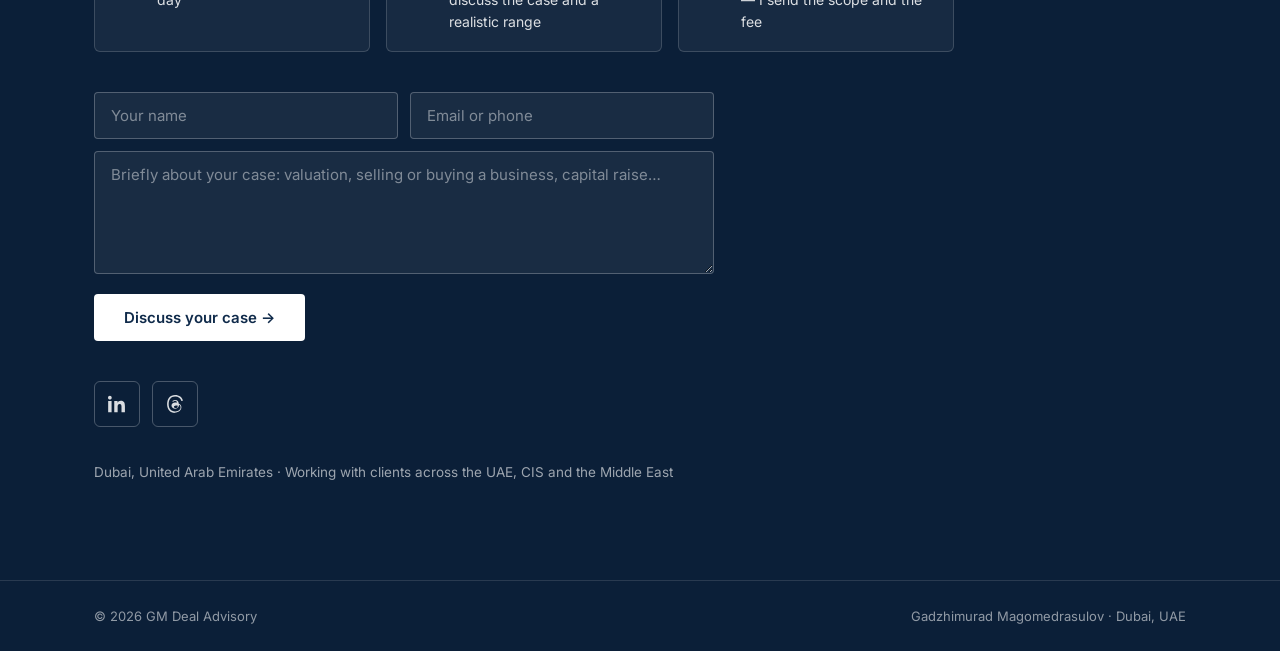
==== commit 6fda810a: "FAQ section, embedded video, favicon, JSON-LD schema Co-Authored-By: Claude Fable 5 <noreply@anthrop" ====
--- a/en.html
+++ b/en.html
@@ -5,12 +5,24 @@
 <meta name="viewport" content="width=device-width, initial-scale=1.0">
 <title>Gadzhimurad Magomedrasulov — GM Deal Advisory</title>
 <meta name="description" content="GM Deal Advisory — business valuation, M&A advisory, capital raising. Gadzhimurad Magomedrasulov, Dubai, UAE.">
-<link rel="alternate" hreflang="ru" href="index.html">
-<link rel="alternate" hreflang="en" href="en.html">
+<link rel="canonical" href="https://gm-deal-advisory.onrender.com/en.html">
+<link rel="alternate" hreflang="ru" href="https://gm-deal-advisory.onrender.com/">
+<link rel="alternate" hreflang="en" href="https://gm-deal-advisory.onrender.com/en.html">
+<meta property="og:type" content="website">
+<meta property="og:title" content="Gadzhimurad Magomedrasulov — GM Deal Advisory">
+<meta property="og:description" content="Business valuation, M&A advisory, capital raising. Dubai, UAE.">
+<meta property="og:url" content="https://gm-deal-advisory.onrender.com/en.html">
+<meta property="og:image" content="https://gm-deal-advisory.onrender.com/photo.jpg">
+<meta name="robots" content="index, follow">
 <link rel="preconnect" href="https://fonts.googleapis.com">
 <link rel="preconnect" href="https://fonts.gstatic.com" crossorigin>
 <link href="https://fonts.googleapis.com/css2?family=Source+Serif+4:opsz,wght@8..60,600;8..60,700&family=Inter:wght@400;500;600;700&display=swap" rel="stylesheet">
+<link rel="icon" type="image/svg+xml" href="favicon.svg">
+<link rel="preload" as="image" href="photo.jpg">
 <link rel="stylesheet" href="styles.css">
+<script type="application/ld+json">
+{"@context":"https://schema.org","@type":"Person","name":"Gadzhimurad Magomedrasulov","jobTitle":"Founder & Managing Partner","worksFor":{"@type":"ProfessionalService","name":"GM Deal Advisory","address":{"@type":"PostalAddress","addressLocality":"Dubai","addressCountry":"AE"}},"knowsLanguage":["ru","tr","ar","en"],"url":"https://gm-deal-advisory.onrender.com/en.html","image":"https://gm-deal-advisory.onrender.com/photo.jpg","sameAs":["https://www.linkedin.com/in/gadzhimurad-m-and-a-advisor-227a68b3/","https://www.threads.com/@gadzhimurad.strateg","https://t.me/bigexpert1/","https://valueup.online/"]}
+</script>
 </head>
 <body>
 
@@ -43,7 +55,7 @@
       <div class="hero-note">Working with companies from USD 1M in revenue — UAE, CIS, Middle East</div>
     </div>
     <div class="photo-card">
-      <img src="photo.jpg" alt="Gadzhimurad Magomedrasulov — GM Deal Advisory">
+      <img src="photo.jpg" alt="Gadzhimurad Magomedrasulov — GM Deal Advisory" width="800" height="1000" fetchpriority="high">
     </div>
   </div>
 </div>
@@ -251,6 +263,41 @@
         <p>Featured in TV projects on Russian federal channels; speaker at industry events and private business communities.</p>
         <a href="https://youtu.be/BkNqXChD8Ng" target="_blank" rel="noopener">Watch on YouTube →</a>
       </div>
+    </div>
+
+    <div class="video-block">
+      <h3 class="video-title">Video: how I work on deals</h3>
+      <div class="video-wrap"><iframe src="https://www.youtube-nocookie.com/embed/BkNqXChD8Ng" title="GM Deal Advisory — video" loading="lazy" allowfullscreen frameborder="0"></iframe></div>
+    </div>
+  </div>
+</section>
+
+
+<section id="faq">
+  <div class="wrap">
+    <div class="sec-eyebrow">FAQ</div>
+    <h2 class="sec-title">Frequently asked questions</h2>
+    <div class="faq">
+      <details>
+        <summary>How much does a business valuation cost?</summary>
+        <p>It depends on the size and structure of the company. After a 20-minute call I send a fixed scope and fee — no hourly billing, no hidden charges.</p>
+      </details>
+      <details>
+        <summary>How long does preparing a business for sale take?</summary>
+        <p>A valuation usually takes 1–2 weeks. A full sale package (valuation report, financial model, investment memorandum, deal documents) — from 3–4 weeks, depending on how ready your accounts are.</p>
+      </details>
+      <details>
+        <summary>Is it confidential?</summary>
+        <p>Yes. Every engagement starts with an NDA. Company data is never shared with third parties without your written consent — including the very fact that the business is up for sale.</p>
+      </details>
+      <details>
+        <summary>Do you work with businesses outside the UAE?</summary>
+        <p>Yes — the CIS and the Middle East. Cross-border documents are prepared bilingually (Russian + English).</p>
+      </details>
+      <details>
+        <summary>Do you guarantee the sale?</summary>
+        <p>No — and do not trust anyone who does. What I guarantee is a defensible price, a quality document package and an honest picture of the risks. That is what ultimately decides whether a deal closes.</p>
+      </details>
     </div>
   </div>
 </section>
--- a/styles.css
+++ b/styles.css
@@ -229,3 +229,18 @@
 .step{display:flex;gap:14px;align-items:flex-start;background:rgba(255,255,255,.05);border:1px solid rgba(255,255,255,.16);border-radius:6px;padding:18px 20px}
 .step b{flex:none;width:28px;height:28px;border-radius:50%;background:var(--gold);color:#fff;display:flex;align-items:center;justify-content:center;font-size:14px;font-weight:700}
 .step span{font-size:14px;color:rgba(255,255,255,.85);line-height:1.55}
+
+/* faq */
+.faq{max-width:820px}
+.faq details{border-bottom:1px solid var(--line)}
+.faq summary{cursor:pointer;list-style:none;display:flex;justify-content:space-between;align-items:center;gap:20px;padding:20px 0;font-size:16.5px;font-weight:600;color:var(--ink)}
+.faq summary::-webkit-details-marker{display:none}
+.faq summary::after{content:"+";font-size:22px;font-weight:400;color:var(--gold);flex:none;transition:transform .25s}
+.faq details[open] summary::after{transform:rotate(45deg)}
+.faq details p{padding:0 32px 20px 0;font-size:15px;color:var(--body)}
+
+/* video */
+.video-block{margin-top:44px}
+.video-title{font-size:15px;font-weight:700;letter-spacing:.08em;text-transform:uppercase;color:var(--navy);margin-bottom:16px}
+.video-wrap{position:relative;aspect-ratio:16/9;max-width:860px;border-radius:6px;overflow:hidden;background:#0b1f38;box-shadow:0 24px 60px -28px rgba(15,42,74,.4)}
+.video-wrap iframe{position:absolute;inset:0;width:100%;height:100%;border:0}
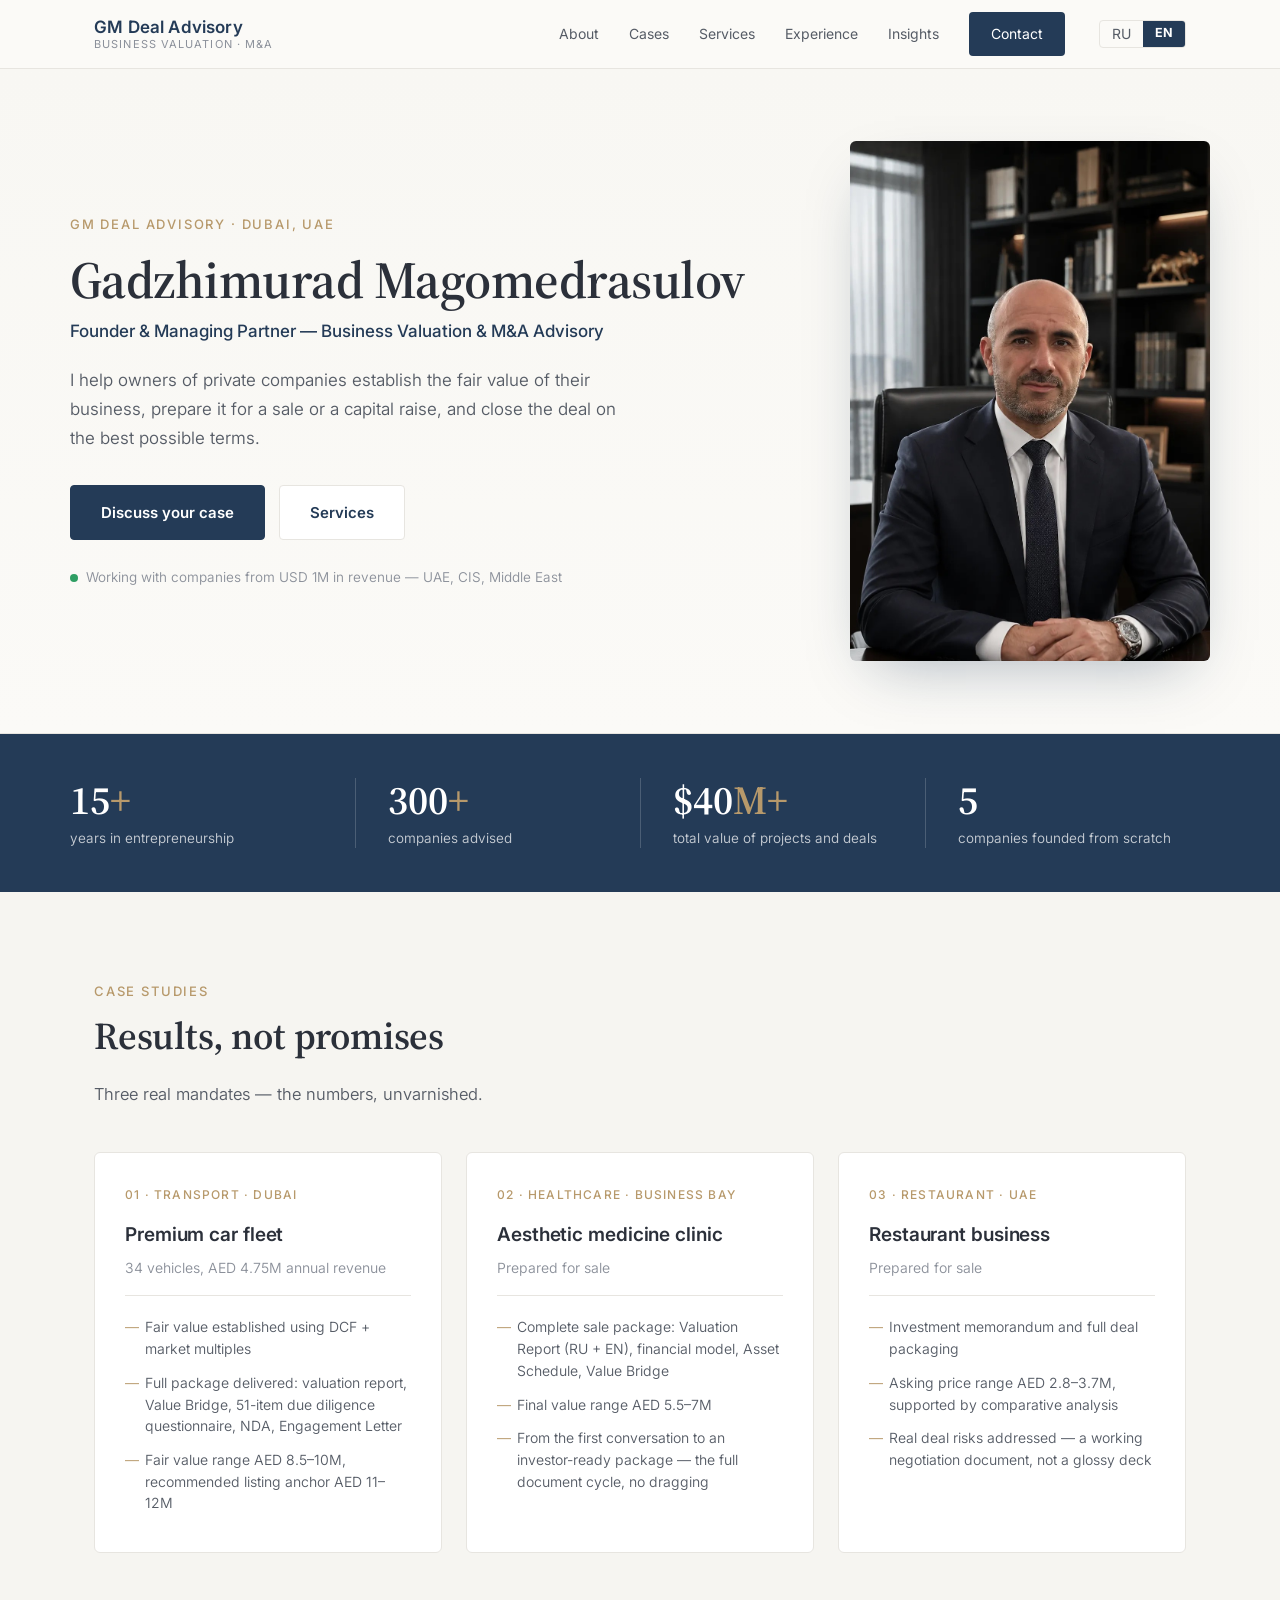
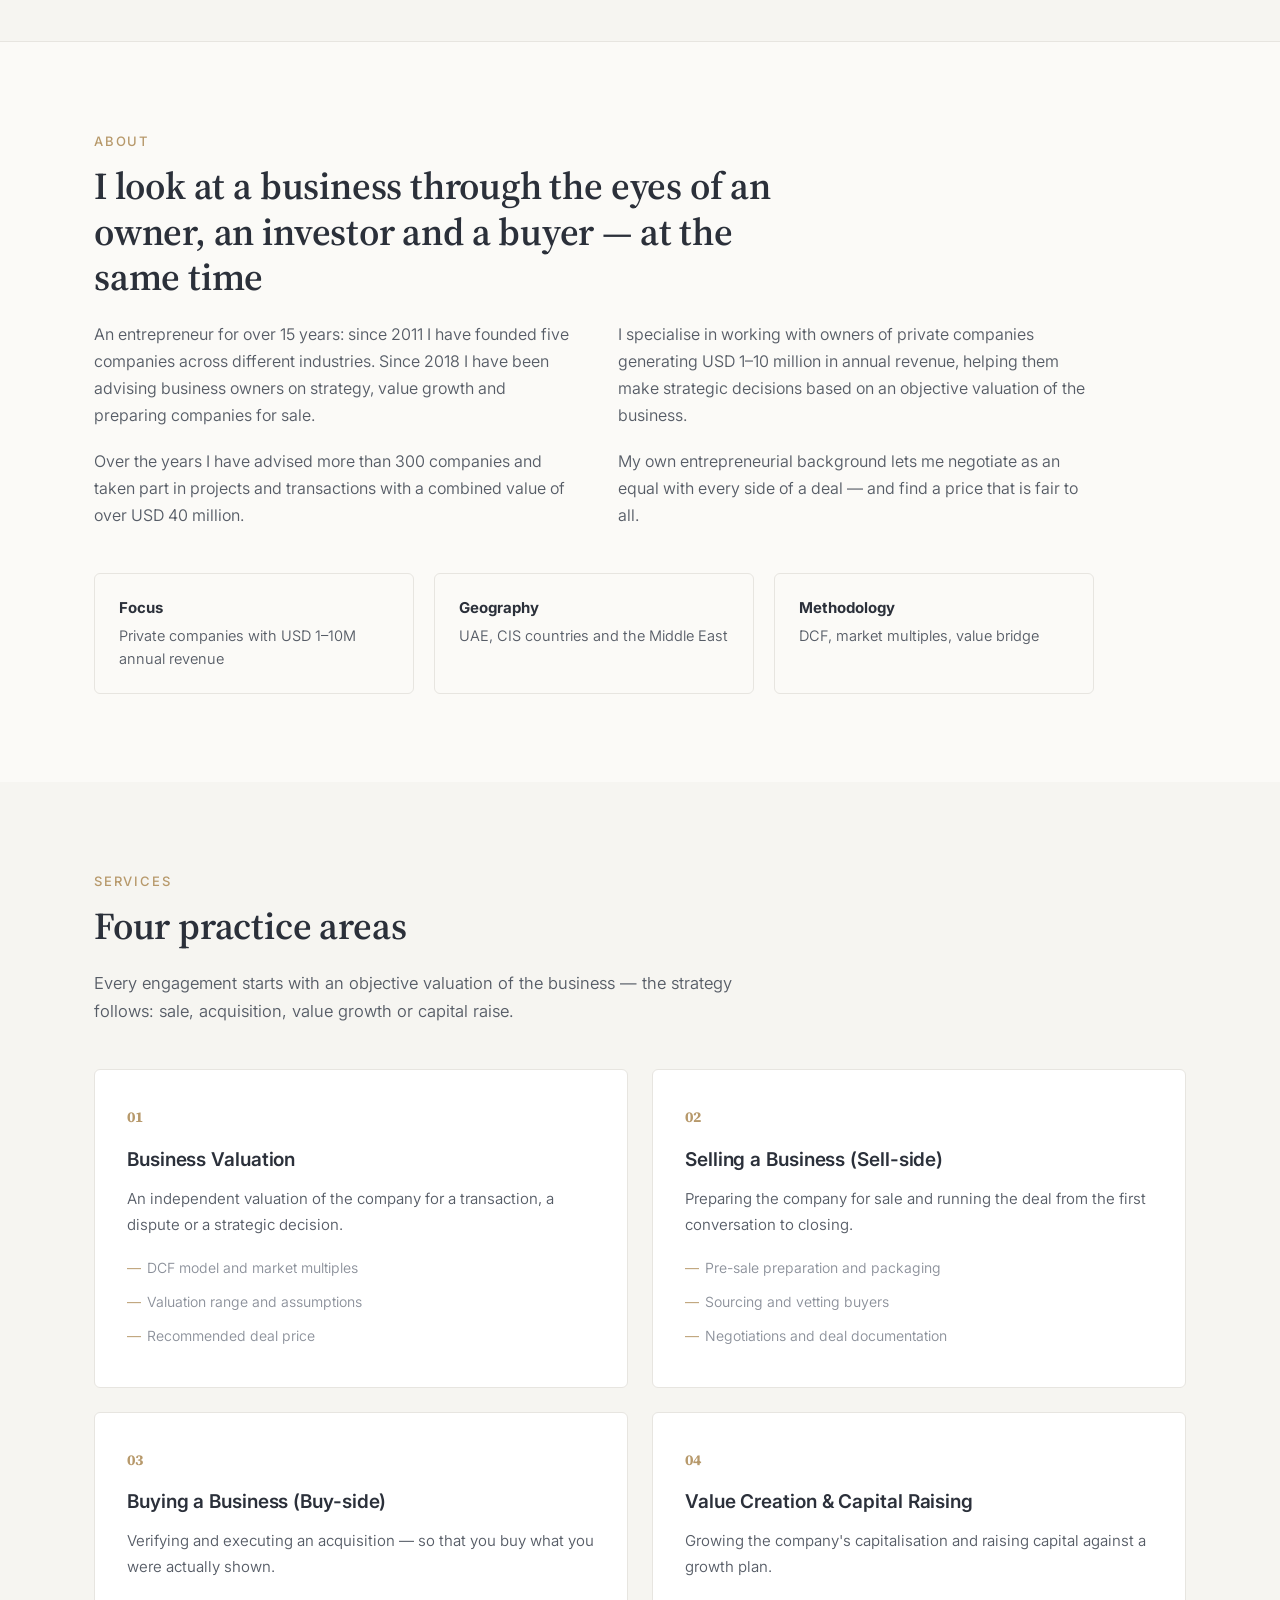
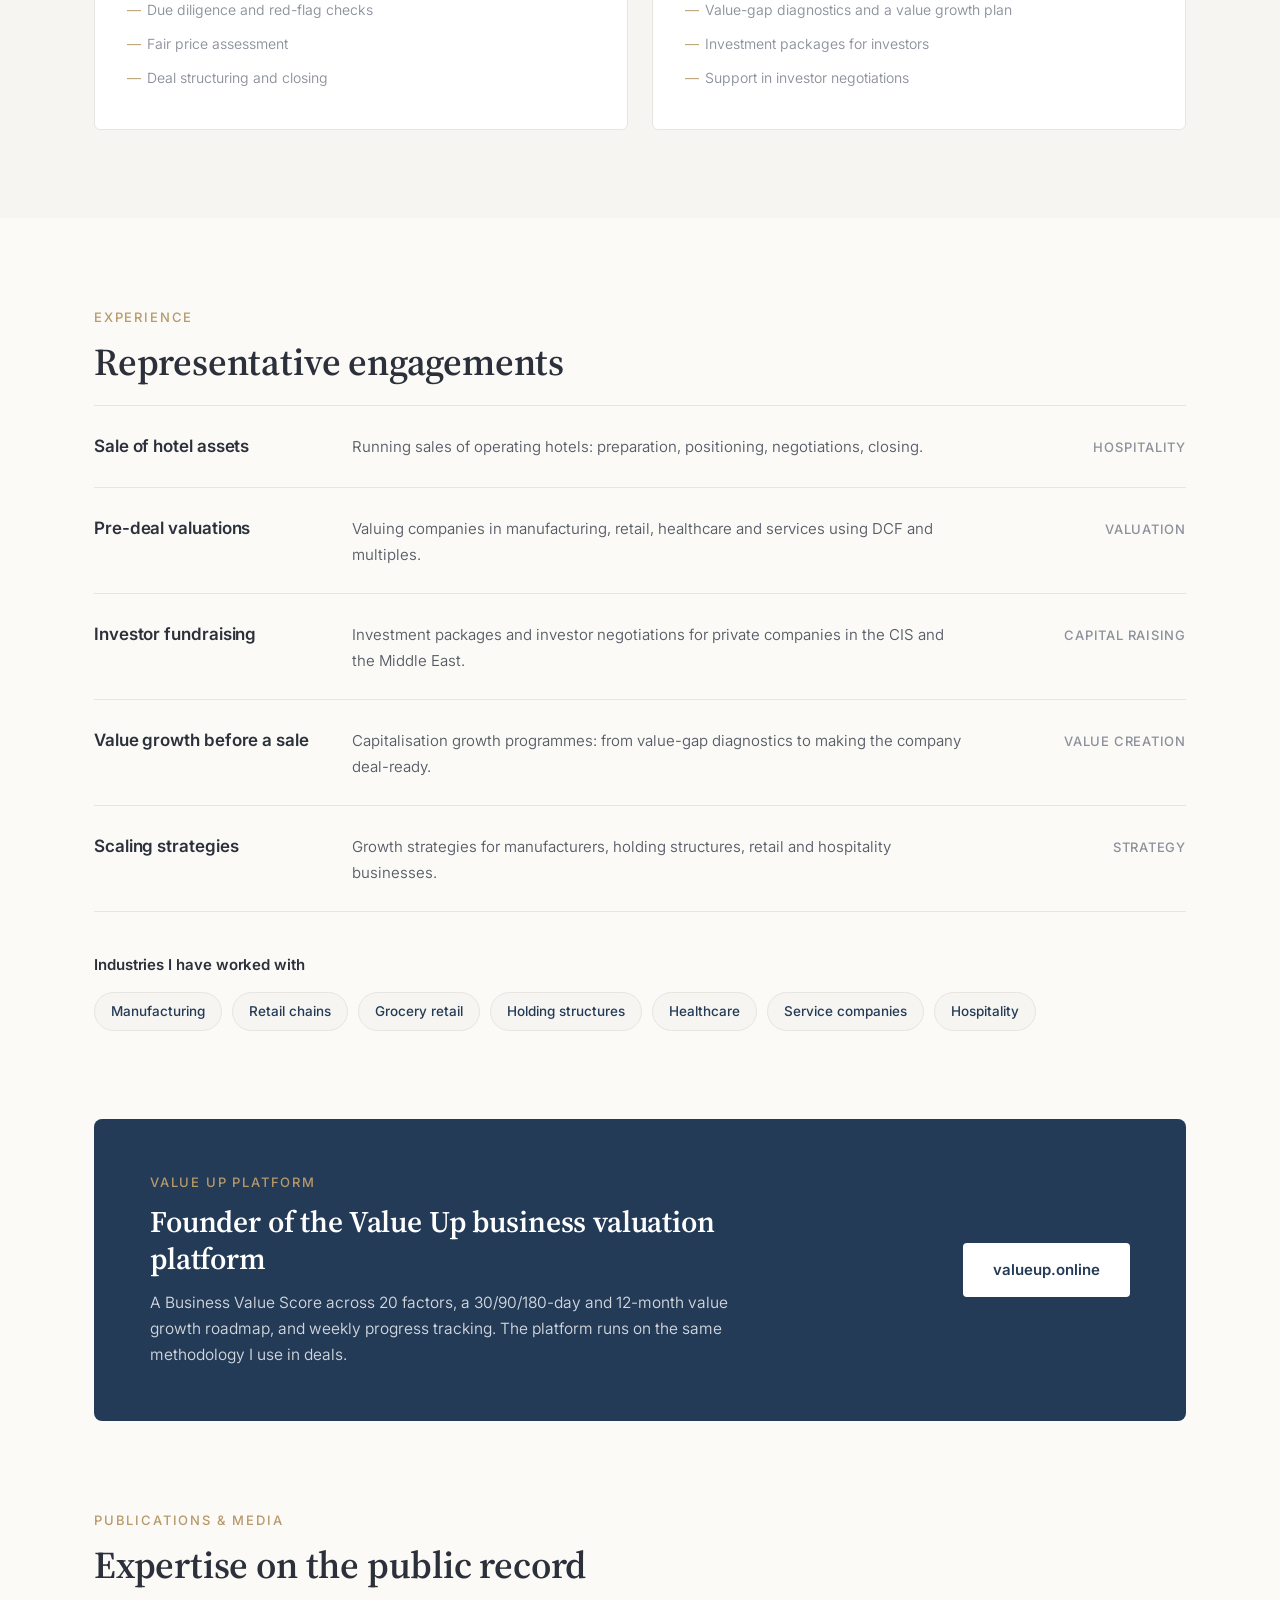
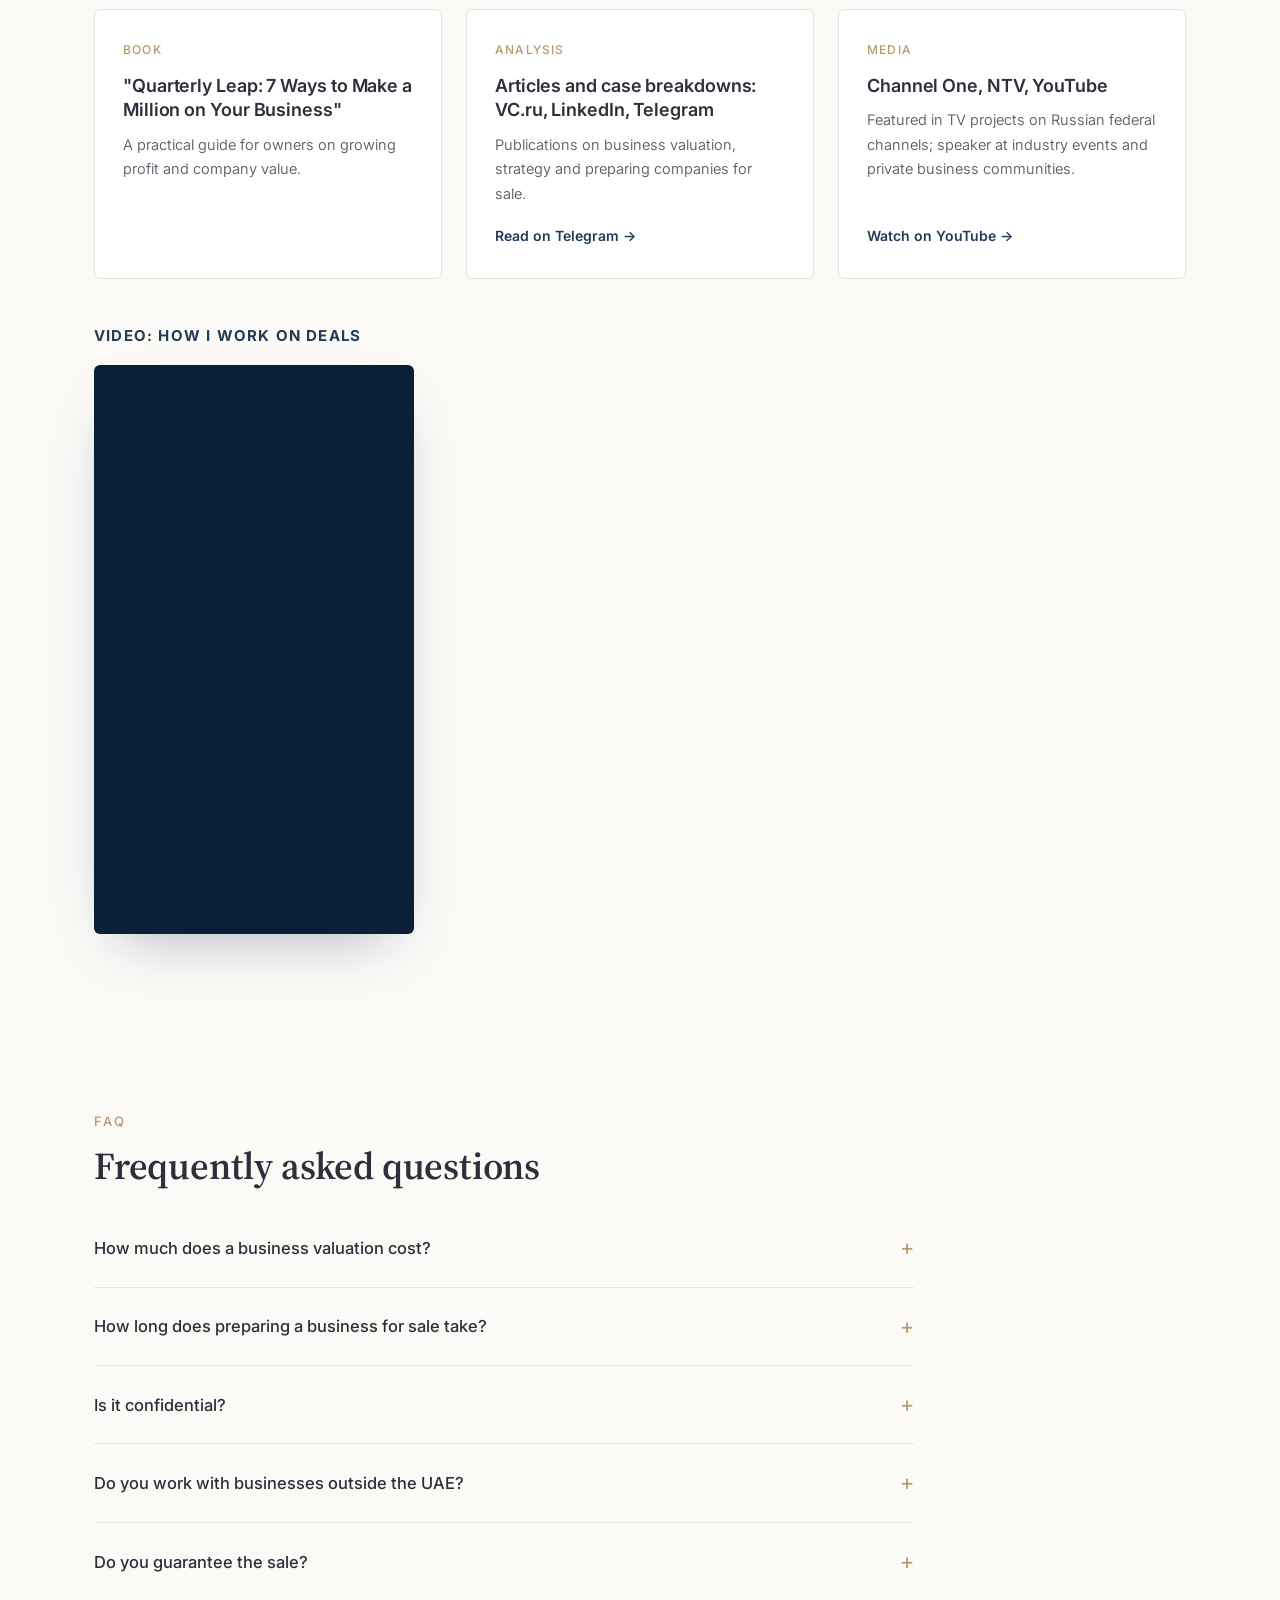
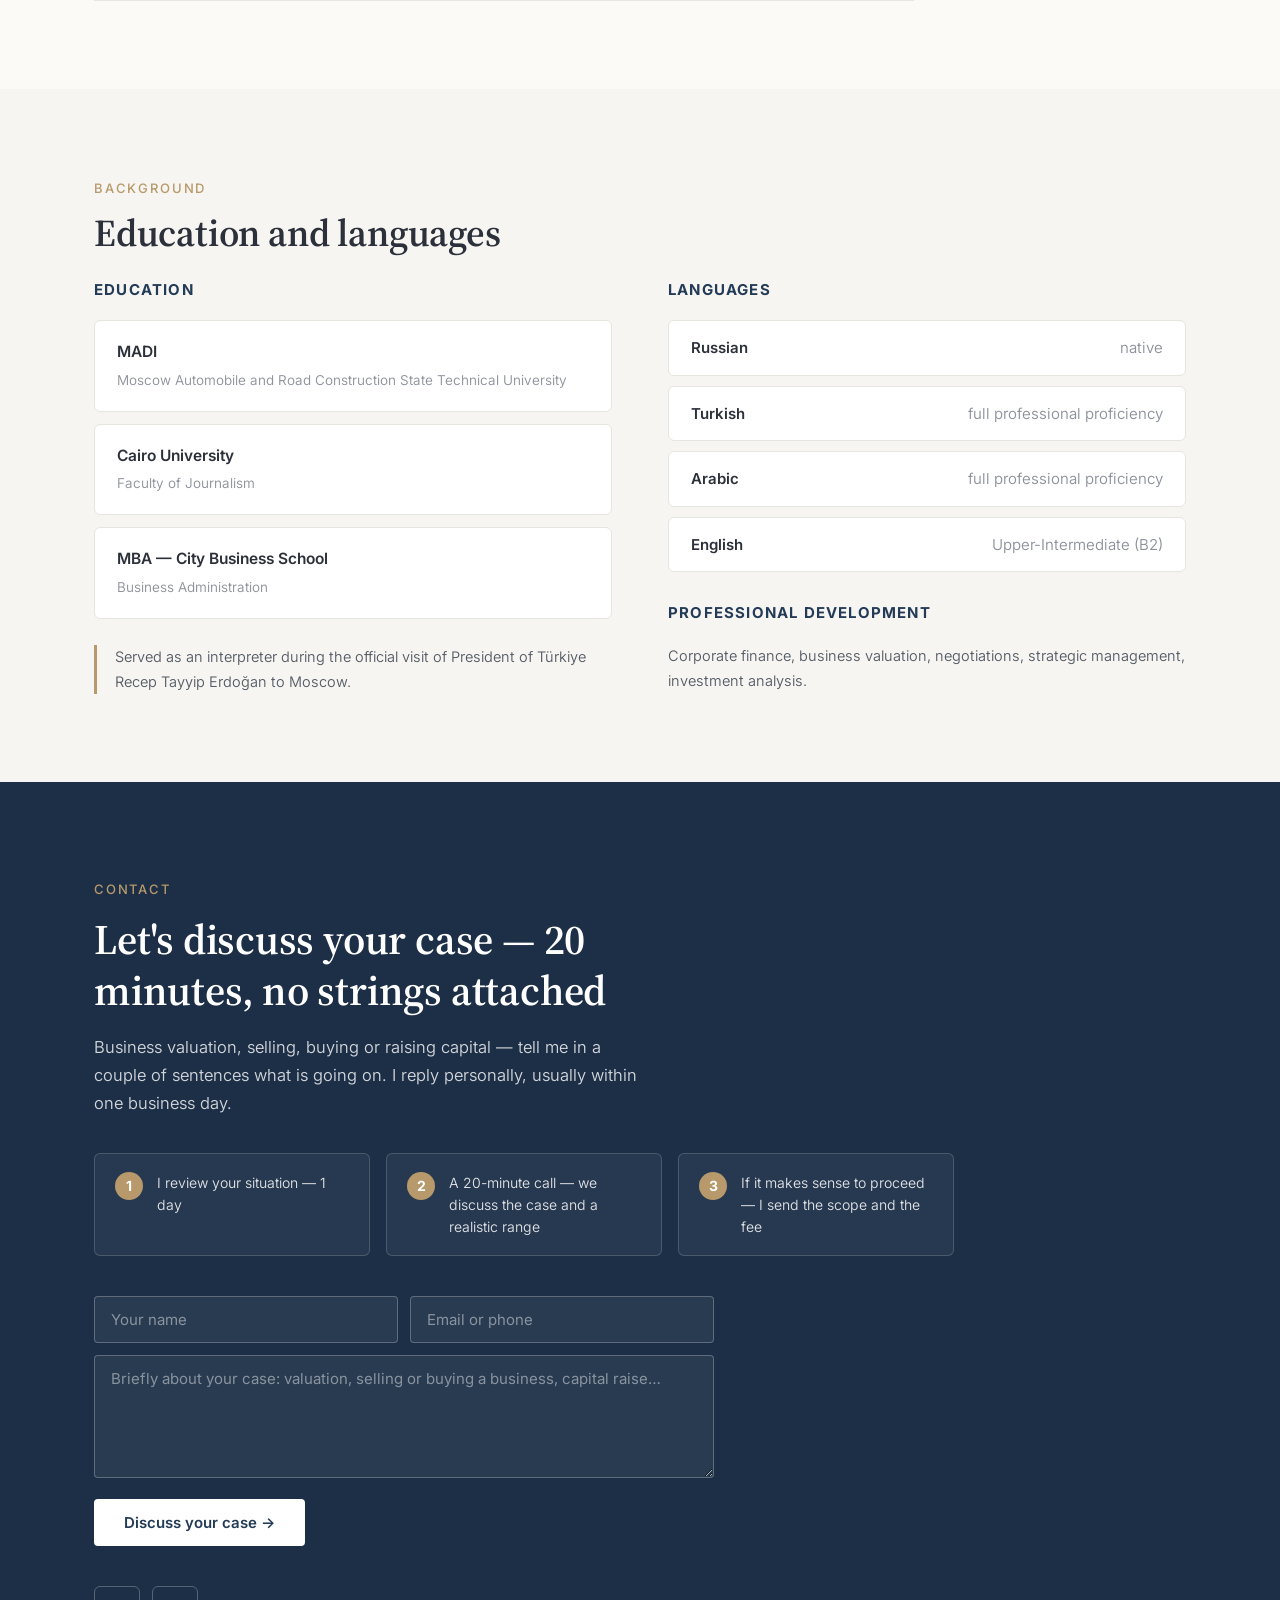
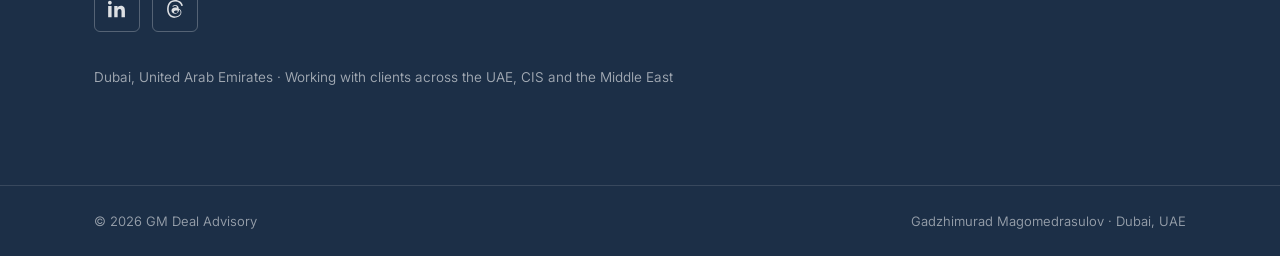
==== commit ad02588c: "Update featured video to new YouTube Short, adjust player to vertical aspect Co-Authored-By: Claude " ====
--- a/en.html
+++ b/en.html
@@ -261,13 +261,13 @@
         <div class="tag">Media</div>
         <h3>Channel One, NTV, YouTube</h3>
         <p>Featured in TV projects on Russian federal channels; speaker at industry events and private business communities.</p>
-        <a href="https://youtu.be/BkNqXChD8Ng" target="_blank" rel="noopener">Watch on YouTube →</a>
+        <a href="https://youtube.com/shorts/_YA1pVciDQU?si=D7TerdRlwpAo29VF" target="_blank" rel="noopener">Watch on YouTube →</a>
       </div>
     </div>
 
     <div class="video-block">
       <h3 class="video-title">Video: how I work on deals</h3>
-      <div class="video-wrap"><iframe src="https://www.youtube-nocookie.com/embed/BkNqXChD8Ng" title="GM Deal Advisory — video" loading="lazy" allowfullscreen frameborder="0"></iframe></div>
+      <div class="video-wrap"><iframe src="https://www.youtube-nocookie.com/embed/_YA1pVciDQU" title="GM Deal Advisory — video" loading="lazy" allowfullscreen frameborder="0"></iframe></div>
     </div>
   </div>
 </section>
--- a/styles.css
+++ b/styles.css
@@ -1,36 +1,36 @@
   :root{
-    --navy:#0f2a4a;
-    --navy-dark:#0b1f38;
-    --ink:#1a1f26;
-    --body:#3f4650;
-    --muted:#6d7581;
-    --line:#e2e5e9;
-    --bg-soft:#f5f6f8;
-    --gold:#b08d4a;
-    --white:#ffffff;
+    --navy:#243b57;
+    --navy-dark:#1c2f47;
+    --ink:#2b303a;
+    --body:#565c66;
+    --muted:#8b909a;
+    --line:#e7e5e0;
+    --bg-soft:#f6f5f1;
+    --gold:#b7996b;
+    --white:#fbfaf7;
     --serif:'Source Serif 4', Georgia, serif;
     --sans:'Inter', -apple-system, 'Segoe UI', sans-serif;
   }
   *{margin:0;padding:0;box-sizing:border-box}
   html{scroll-behavior:smooth}
-  body{font-family:var(--sans);color:var(--body);background:var(--white);font-size:16px;line-height:1.7;-webkit-font-smoothing:antialiased}
+  body{font-family:var(--sans);font-weight:350;color:var(--body);background:var(--white);font-size:16px;line-height:1.7;-webkit-font-smoothing:antialiased;text-rendering:optimizeLegibility}
   .wrap{max-width:1140px;margin:0 auto;padding:0 24px}
-  h1,h2,h3{color:var(--ink);font-family:var(--sans)}
+  h1,h2,h3{color:var(--ink);font-family:var(--sans);font-weight:500;letter-spacing:-.005em}
   img{max-width:100%}
 
   /* header */
   header{position:sticky;top:0;z-index:40;background:var(--white);border-bottom:1px solid var(--line)}
   .nav{display:flex;align-items:center;justify-content:space-between;height:68px}
   .logo{display:flex;flex-direction:column;text-decoration:none;line-height:1.25}
-  .logo b{font-size:17px;font-weight:700;color:var(--navy);letter-spacing:.01em}
-  .logo span{font-size:11px;color:var(--muted);letter-spacing:.08em;text-transform:uppercase}
+  .logo b{font-size:17px;font-weight:600;color:var(--navy);letter-spacing:.01em}
+  .logo span{font-size:11px;color:var(--muted);letter-spacing:.1em;text-transform:uppercase;font-weight:400}
   nav.menu{display:flex;gap:30px;align-items:center}
-  nav.menu a{font-size:14px;font-weight:500;color:var(--body);text-decoration:none;transition:color .2s}
+  nav.menu a{font-size:14px;font-weight:400;color:var(--body);text-decoration:none;transition:color .2s}
   nav.menu a:hover{color:var(--navy)}
-  .nav-cta{background:var(--navy);color:#fff !important;padding:10px 22px;border-radius:4px;font-weight:600}
+  .nav-cta{background:var(--navy);color:#fff !important;padding:10px 22px;border-radius:4px;font-weight:500}
   .nav-cta:hover{background:var(--navy-dark)}
   @media(max-width:900px){nav.menu > a:not(.nav-cta){display:none}}
-  .lang-sw{display:inline-flex;border:1px solid var(--line);border-radius:4px;overflow:hidden;font-size:12.5px;font-weight:600;margin-left:4px}
+  .lang-sw{display:inline-flex;border:1px solid var(--line);border-radius:4px;overflow:hidden;font-size:12.5px;font-weight:500;margin-left:4px}
   .lang-sw b,.lang-sw a{padding:6px 12px;text-decoration:none;line-height:1}
   .lang-sw b{background:var(--navy);color:#fff}
   .lang-sw a{color:var(--muted)}
@@ -38,12 +38,12 @@
   @media(max-width:900px){.lang-sw{display:inline-flex !important}}
 
   /* hero */
-  .hero{border-bottom:1px solid var(--line);background:linear-gradient(180deg,#fbfbfc,#fff)}
-  .hero-grid{display:grid;grid-template-columns:1fr 400px;gap:72px;align-items:center;padding:72px 0}
+  .hero{border-bottom:1px solid var(--line);background:linear-gradient(180deg,#f8f7f3,var(--white))}
+  .hero-grid{display:grid;grid-template-columns:1fr 360px;gap:72px;align-items:center;padding:72px 0}
   @media(max-width:900px){.hero-grid{grid-template-columns:1fr;gap:44px;padding:48px 0}}
-  .eyebrow{font-size:13px;font-weight:600;letter-spacing:.14em;text-transform:uppercase;color:var(--gold);margin-bottom:16px}
-  .hero h1{font-family:var(--serif);font-size:clamp(34px,4.6vw,52px);font-weight:700;line-height:1.12;letter-spacing:-.01em;margin-bottom:8px}
-  .hero .role{font-size:17px;font-weight:600;color:var(--navy);margin-bottom:20px}
+  .eyebrow{font-size:13px;font-weight:500;letter-spacing:.14em;text-transform:uppercase;color:var(--gold);margin-bottom:16px}
+  .hero h1{font-family:var(--serif);font-size:clamp(34px,4.6vw,52px);font-weight:600;line-height:1.12;letter-spacing:-.01em;margin-bottom:8px}
+  .hero .role{font-size:17px;font-weight:500;color:var(--navy);margin-bottom:20px}
   .hero .lede{font-size:17px;max-width:560px;margin-bottom:32px}
   .btn{display:inline-block;padding:14px 30px;border-radius:4px;font-size:15px;font-weight:600;text-decoration:none;transition:.2s;text-align:center}
   .btn-primary{background:var(--navy);color:#fff;border:1px solid var(--navy)}
@@ -54,7 +54,7 @@
   .hero-note{margin-top:26px;font-size:13.5px;color:var(--muted);display:flex;gap:8px;align-items:center}
   .hero-note::before{content:"";width:8px;height:8px;border-radius:50%;background:#2e9e63;flex:none}
   .photo-card{position:relative}
-  .photo-card img{display:block;width:100%;aspect-ratio:4/5;object-fit:cover;object-position:top;border-radius:6px;box-shadow:0 24px 60px -24px rgba(15,42,74,.35)}
+  .photo-card img{display:block;width:100%;aspect-ratio:3/4;max-height:520px;object-fit:cover;object-position:top;border-radius:6px;box-shadow:0 24px 60px -24px rgba(15,42,74,.35)}
   .photo-card::after{content:"";position:absolute;top:22px;left:22px;right:-22px;bottom:-22px;border:1px solid var(--line);border-radius:6px;z-index:-1}
 
   /* metrics band */
@@ -64,14 +64,14 @@
   .metric{padding:0 32px;border-left:1px solid rgba(255,255,255,.18)}
   .metric:first-child{border-left:none;padding-left:0}
   @media(max-width:760px){.metric{padding:0 20px}.metric:nth-child(3){border-left:none;padding-left:0}}
-  .metric b{display:block;font-family:var(--serif);font-size:40px;font-weight:700;line-height:1.1;color:#fff}
+  .metric b{display:block;font-family:var(--serif);font-size:40px;font-weight:600;line-height:1.1;color:#fff}
   .metric b i{font-style:normal;color:var(--gold)}
   .metric span{display:block;margin-top:6px;font-size:13.5px;color:rgba(255,255,255,.75);line-height:1.5}
 
   /* sections */
   section{padding:88px 0}
-  .sec-eyebrow{font-size:13px;font-weight:600;letter-spacing:.14em;text-transform:uppercase;color:var(--gold);margin-bottom:12px}
-  .sec-title{font-family:var(--serif);font-size:clamp(28px,3.4vw,38px);font-weight:700;line-height:1.2;margin-bottom:20px;max-width:680px}
+  .sec-eyebrow{font-size:13px;font-weight:500;letter-spacing:.14em;text-transform:uppercase;color:var(--gold);margin-bottom:12px}
+  .sec-title{font-family:var(--serif);font-size:clamp(28px,3.4vw,38px);font-weight:600;line-height:1.2;margin-bottom:20px;max-width:680px}
   .sec-intro{max-width:680px;margin-bottom:44px;font-size:16.5px}
 
   /* about */
@@ -91,7 +91,7 @@
   .svc{background:#fff;border:1px solid var(--line);border-radius:6px;padding:34px 32px;transition:box-shadow .25s,transform .25s}
   .svc:hover{box-shadow:0 16px 40px -20px rgba(15,42,74,.25);transform:translateY(-3px)}
   .svc .num{font-family:var(--serif);font-size:15px;font-weight:700;color:var(--gold);margin-bottom:14px}
-  .svc h3{font-size:19px;font-weight:700;margin-bottom:10px}
+  .svc h3{font-size:19px;font-weight:600;margin-bottom:10px}
   .svc p{font-size:15px;color:var(--body)}
   .svc ul{margin-top:14px;list-style:none}
   .svc li{font-size:14px;color:var(--muted);padding:5px 0 5px 20px;position:relative}
@@ -101,12 +101,12 @@
   .exp-table{border-top:1px solid var(--line)}
   .exp-row{display:grid;grid-template-columns:230px 1fr 190px;gap:28px;padding:26px 0;border-bottom:1px solid var(--line);align-items:baseline}
   @media(max-width:800px){.exp-row{grid-template-columns:1fr;gap:6px}}
-  .exp-row h3{font-size:17px;font-weight:700}
+  .exp-row h3{font-size:17px;font-weight:600}
   .exp-row p{font-size:15px}
-  .exp-row .sector{font-size:13px;font-weight:600;letter-spacing:.06em;text-transform:uppercase;color:var(--muted);text-align:right}
+  .exp-row .sector{font-size:13px;font-weight:500;letter-spacing:.06em;text-transform:uppercase;color:var(--muted);text-align:right}
   @media(max-width:800px){.exp-row .sector{text-align:left}}
   .industries{margin-top:40px}
-  .industries h3{font-size:15px;font-weight:700;margin-bottom:14px}
+  .industries h3{font-size:15px;font-weight:600;margin-bottom:14px}
   .chips{display:flex;flex-wrap:wrap;gap:10px}
   .chip{font-size:13.5px;font-weight:500;color:var(--navy);background:var(--bg-soft);border:1px solid var(--line);border-radius:100px;padding:7px 16px}
 
@@ -114,7 +114,7 @@
   .vu{background:var(--navy);color:#fff;border-radius:8px;padding:52px 56px;display:grid;grid-template-columns:1fr auto;gap:40px;align-items:center}
   @media(max-width:800px){.vu{grid-template-columns:1fr;padding:36px 28px}}
   .vu .sec-eyebrow{margin-bottom:10px}
-  .vu h3{font-family:var(--serif);color:#fff;font-size:clamp(22px,3vw,30px);font-weight:700;line-height:1.25;margin-bottom:12px;max-width:640px}
+  .vu h3{font-family:var(--serif);color:#fff;font-size:clamp(22px,3vw,30px);font-weight:600;line-height:1.25;margin-bottom:12px;max-width:640px}
   .vu p{color:rgba(255,255,255,.8);font-size:15.5px;max-width:620px}
   .vu .btn{background:#fff;color:var(--navy);border:none;white-space:nowrap}
   .vu .btn:hover{background:#eef1f5}
@@ -124,8 +124,8 @@
   @media(max-width:860px){.ins-grid{grid-template-columns:1fr}}
   .ins{border:1px solid var(--line);border-radius:6px;padding:30px 28px;display:flex;flex-direction:column;background:#fff;transition:box-shadow .25s}
   .ins:hover{box-shadow:0 16px 40px -20px rgba(15,42,74,.2)}
-  .ins .tag{font-size:12px;font-weight:600;letter-spacing:.1em;text-transform:uppercase;color:var(--gold);margin-bottom:14px}
-  .ins h3{font-size:18px;font-weight:700;line-height:1.35;margin-bottom:10px}
+  .ins .tag{font-size:12px;font-weight:500;letter-spacing:.1em;text-transform:uppercase;color:var(--gold);margin-bottom:14px}
+  .ins h3{font-size:18px;font-weight:600;line-height:1.35;margin-bottom:10px}
   .ins p{font-size:14.5px;flex:1}
   .ins a{margin-top:18px;font-size:14px;font-weight:600;color:var(--navy);text-decoration:none}
   .ins a:hover{text-decoration:underline}
@@ -146,7 +146,7 @@
   /* contact */
   .contact{background:var(--navy-dark);color:#fff;padding:96px 0}
   .contact .sec-eyebrow{margin-bottom:14px}
-  .contact h2{font-family:var(--serif);color:#fff;font-size:clamp(28px,3.8vw,42px);font-weight:700;line-height:1.2;margin-bottom:18px;max-width:640px}
+  .contact h2{font-family:var(--serif);color:#fff;font-size:clamp(28px,3.8vw,42px);font-weight:600;line-height:1.2;margin-bottom:18px;max-width:640px}
   .contact .lead{color:rgba(255,255,255,.8);max-width:560px;margin-bottom:36px;font-size:16.5px}
   .contact .mail{display:inline-block;font-size:22px;font-weight:600;color:#fff;text-decoration:none;border-bottom:2px solid var(--gold);padding-bottom:4px}
   .contact .mail:hover{color:var(--gold)}
@@ -163,10 +163,13 @@
   body{font-size:15px}
   section{padding:56px 0}
   .wrap{padding:0 18px}
-  .nav{height:60px}
-  .logo b{font-size:15px}
+  .nav{height:60px;gap:8px}
+  nav.menu{gap:8px}
+  .logo b{font-size:13px}
   .logo span{font-size:10px}
-  .nav-cta{padding:8px 14px;font-size:13px}
+  .nav-cta{padding:7px 12px;font-size:12px}
+  .lang-sw{font-size:11px;margin-left:0}
+  .lang-sw b,.lang-sw a{padding:5px 9px}
   .hero-grid{padding:36px 0;gap:32px}
   .hero h1{font-size:34px}
   .hero .role{font-size:15px}
@@ -216,8 +219,8 @@
 @media(max-width:900px){.case-grid{grid-template-columns:1fr}}
 .ccard{background:#fff;border:1px solid var(--line);border-radius:6px;padding:32px 30px;display:flex;flex-direction:column;transition:box-shadow .25s,transform .25s}
 .ccard:hover{box-shadow:0 16px 40px -20px rgba(15,42,74,.25);transform:translateY(-3px)}
-.ccard .meta{font-size:12px;font-weight:600;letter-spacing:.1em;text-transform:uppercase;color:var(--gold);margin-bottom:14px}
-.ccard h3{font-size:19px;font-weight:700;margin-bottom:4px}
+.ccard .meta{font-size:12px;font-weight:500;letter-spacing:.1em;text-transform:uppercase;color:var(--gold);margin-bottom:14px}
+.ccard h3{font-size:19px;font-weight:600;margin-bottom:4px}
 .ccard .csub{font-size:14px;color:var(--muted);margin-bottom:16px}
 .ccard ul{list-style:none;border-top:1px solid var(--line);padding-top:14px}
 .ccard li{font-size:14px;color:var(--body);padding:6px 0 6px 20px;position:relative;line-height:1.55}
@@ -233,7 +236,7 @@
 /* faq */
 .faq{max-width:820px}
 .faq details{border-bottom:1px solid var(--line)}
-.faq summary{cursor:pointer;list-style:none;display:flex;justify-content:space-between;align-items:center;gap:20px;padding:20px 0;font-size:16.5px;font-weight:600;color:var(--ink)}
+.faq summary{cursor:pointer;list-style:none;display:flex;justify-content:space-between;align-items:center;gap:20px;padding:20px 0;font-size:16.5px;font-weight:500;color:var(--ink)}
 .faq summary::-webkit-details-marker{display:none}
 .faq summary::after{content:"+";font-size:22px;font-weight:400;color:var(--gold);flex:none;transition:transform .25s}
 .faq details[open] summary::after{transform:rotate(45deg)}
@@ -242,5 +245,5 @@
 /* video */
 .video-block{margin-top:44px}
 .video-title{font-size:15px;font-weight:700;letter-spacing:.08em;text-transform:uppercase;color:var(--navy);margin-bottom:16px}
-.video-wrap{position:relative;aspect-ratio:16/9;max-width:860px;border-radius:6px;overflow:hidden;background:#0b1f38;box-shadow:0 24px 60px -28px rgba(15,42,74,.4)}
+.video-wrap{position:relative;aspect-ratio:9/16;max-width:320px;border-radius:6px;overflow:hidden;background:#0b1f38;box-shadow:0 24px 60px -28px rgba(15,42,74,.4)}
 .video-wrap iframe{position:absolute;inset:0;width:100%;height:100%;border:0}
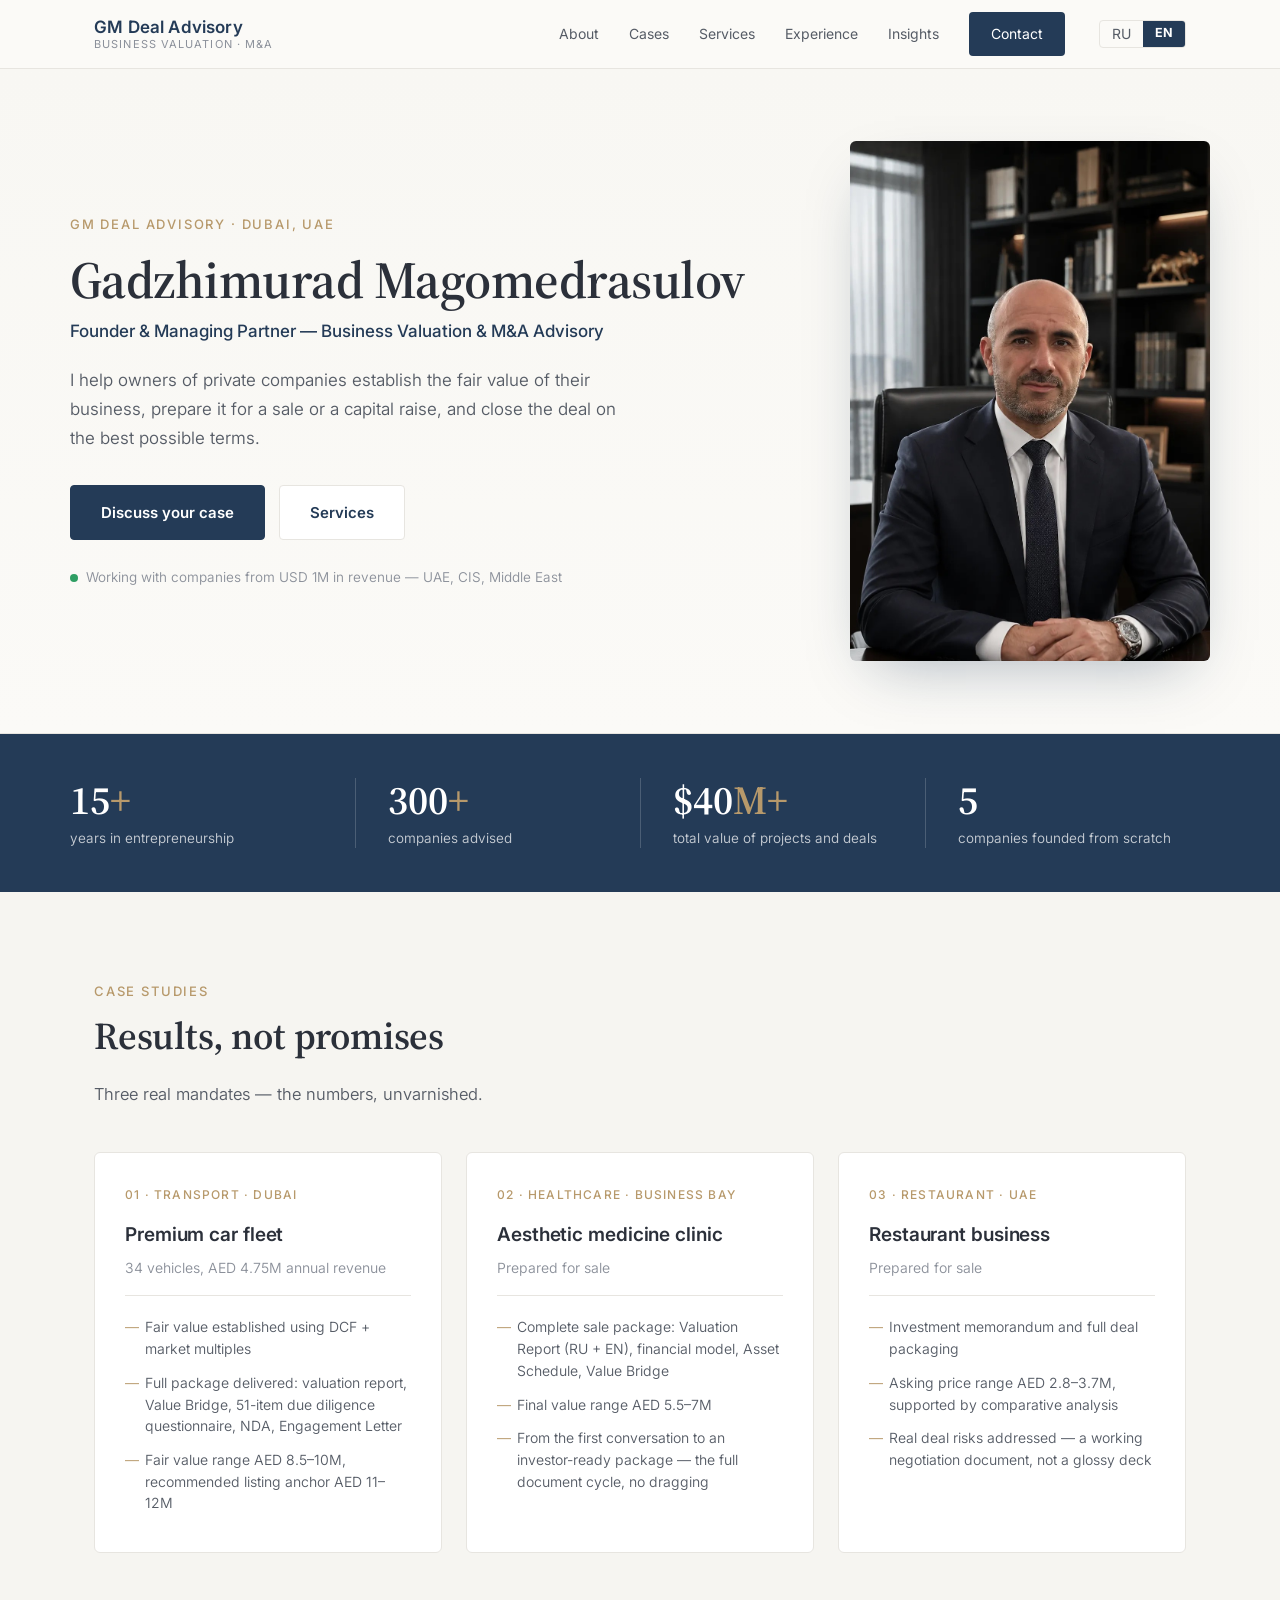
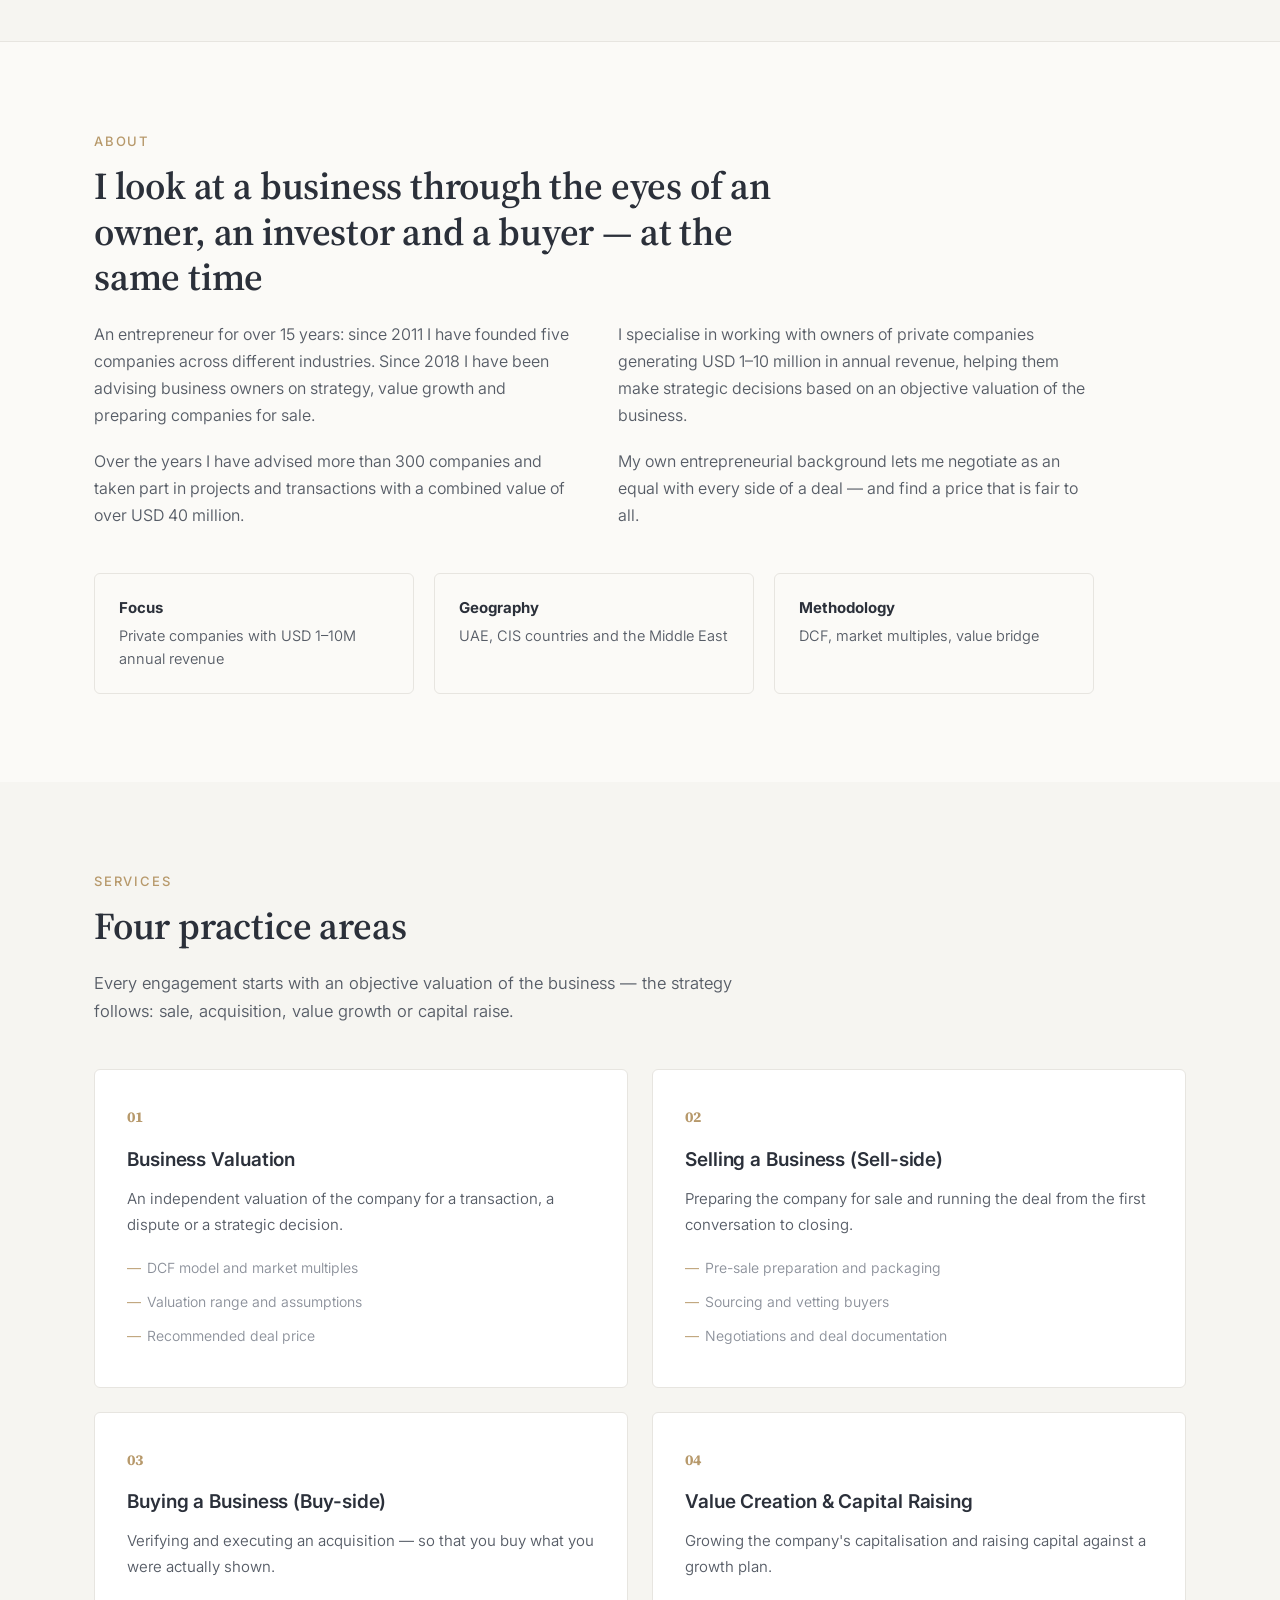
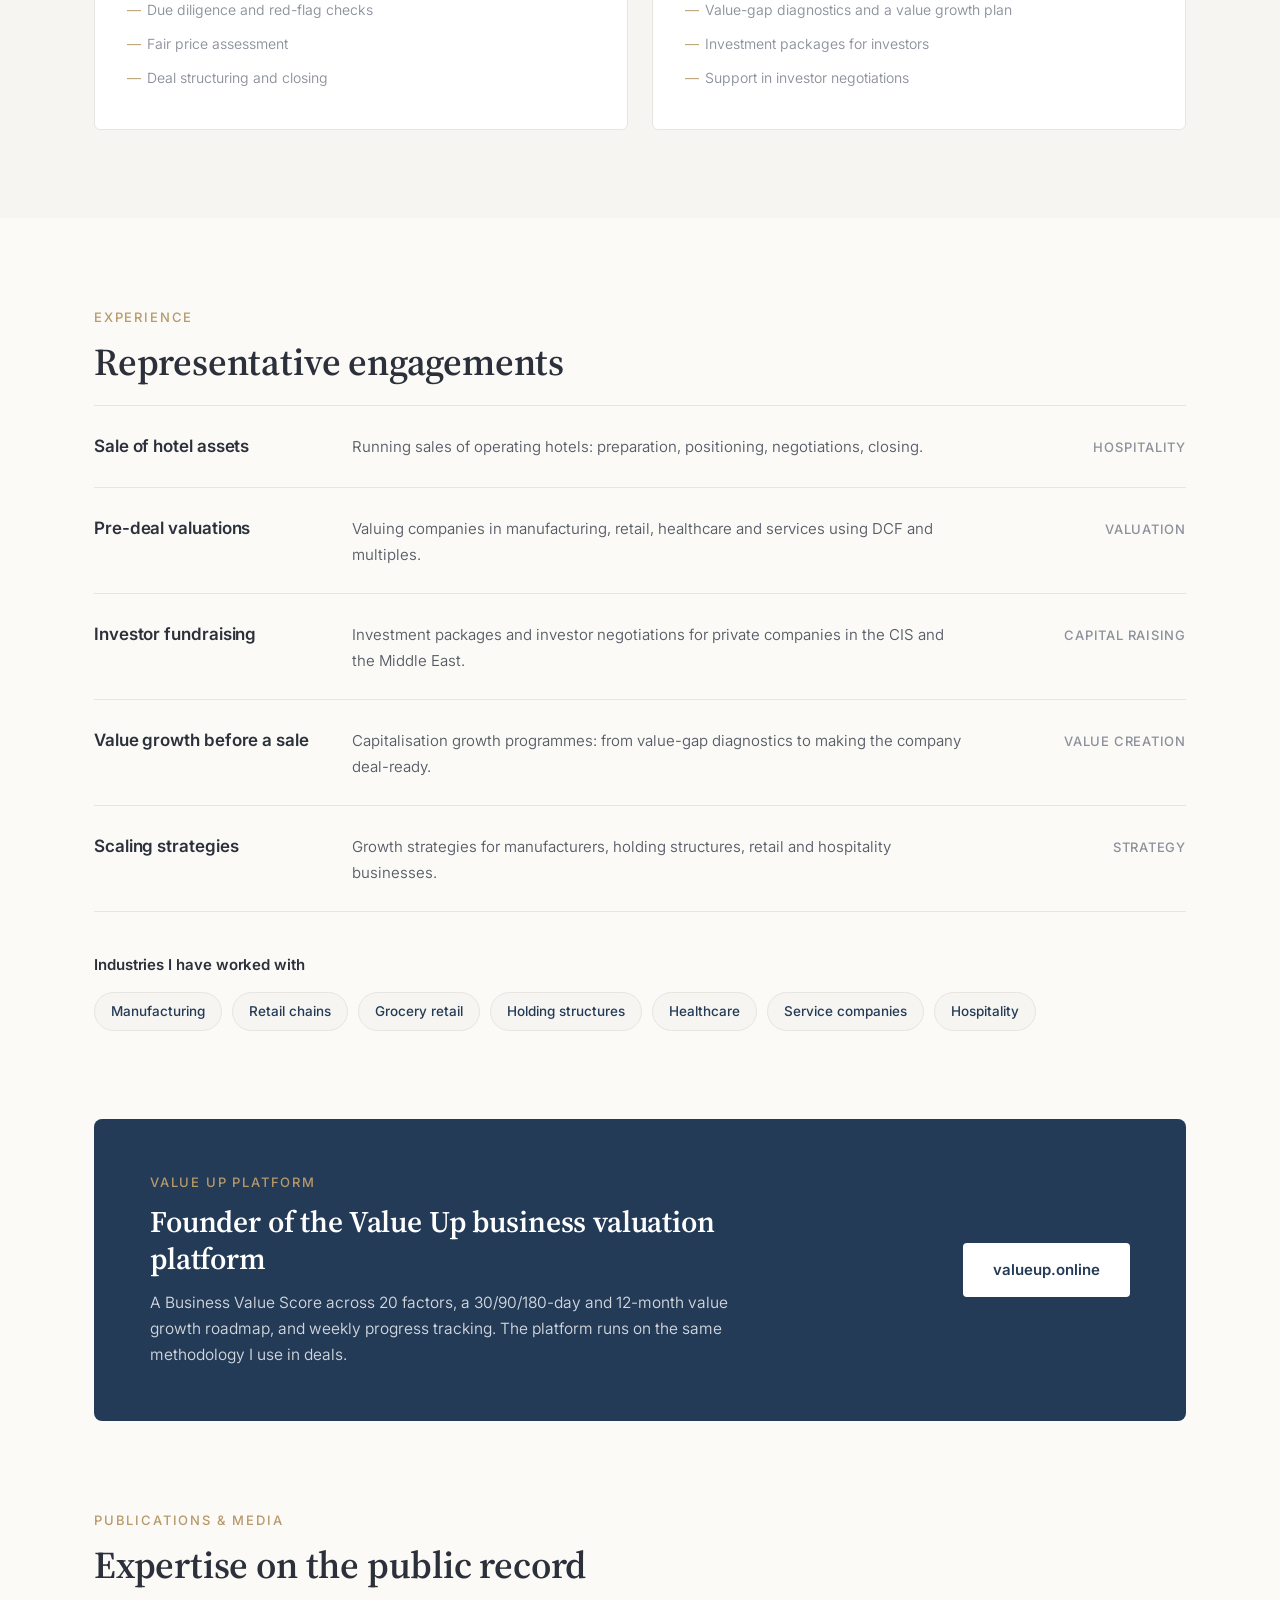
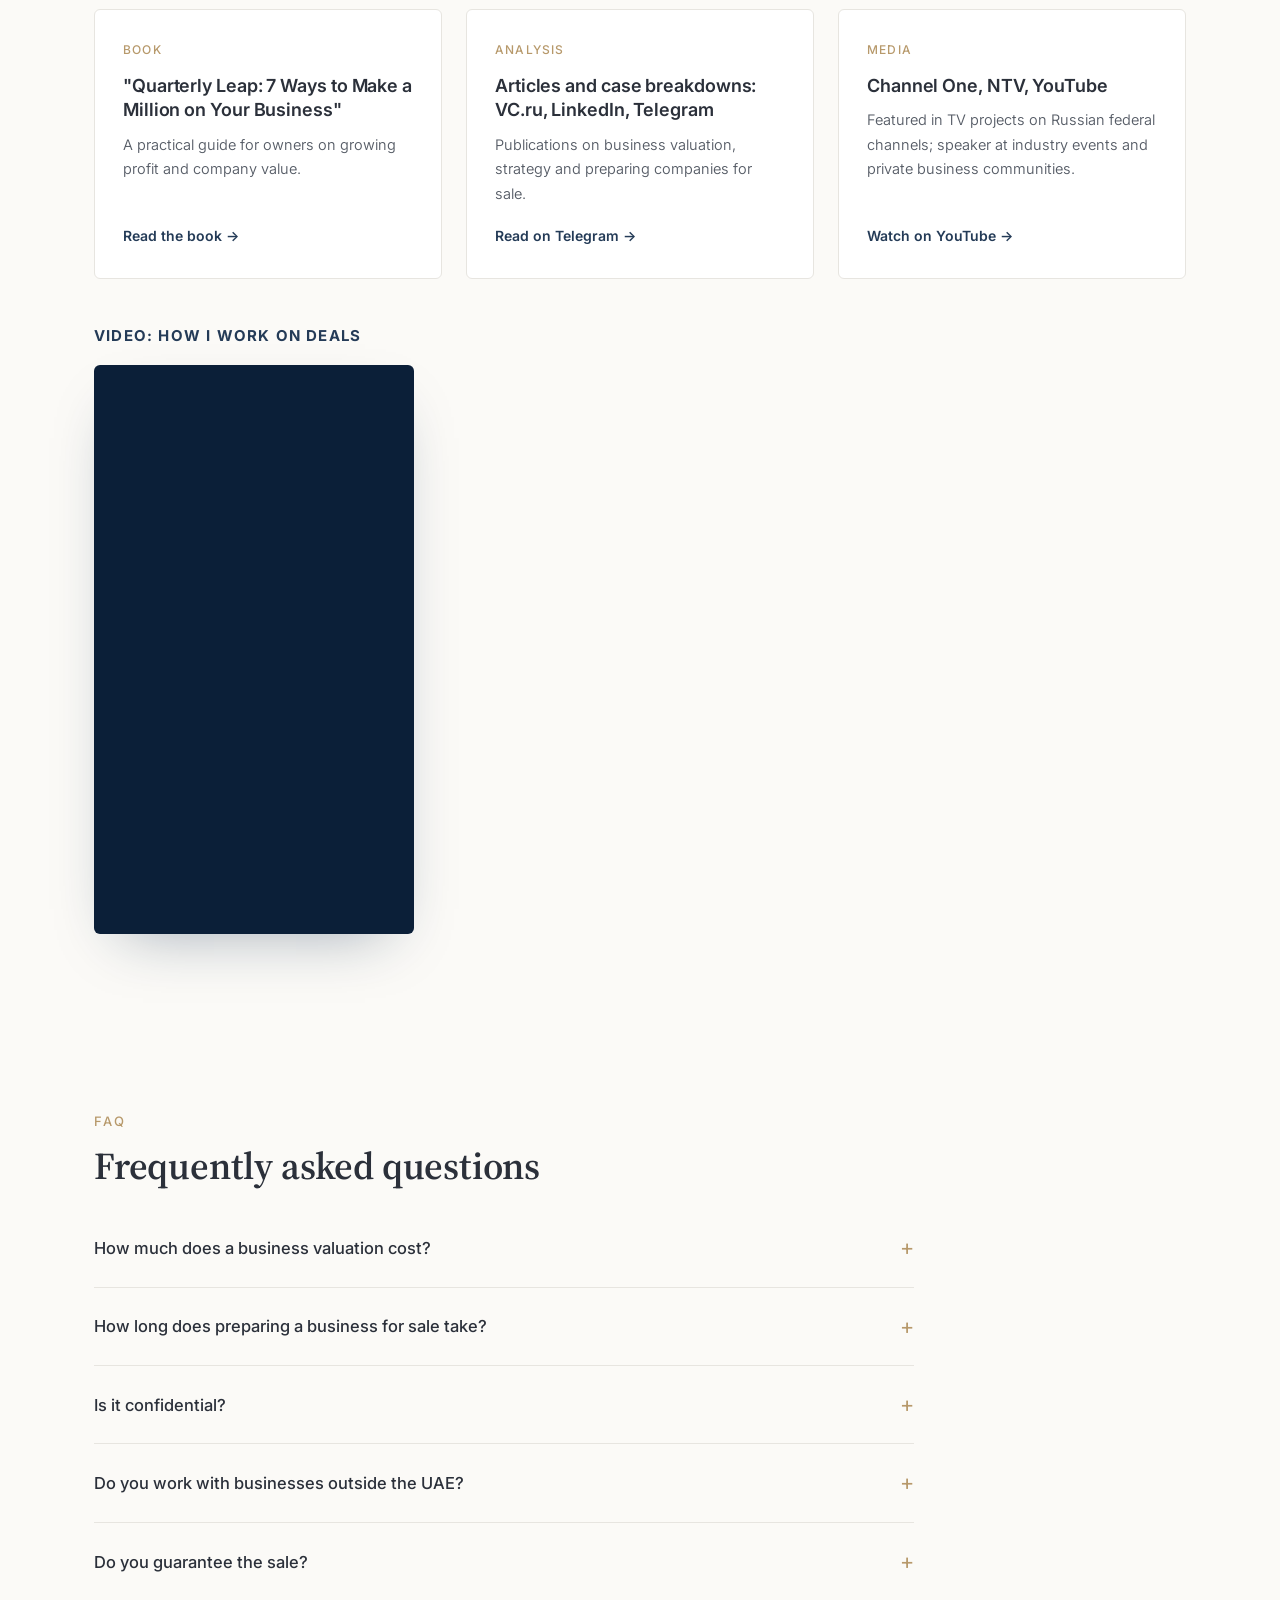
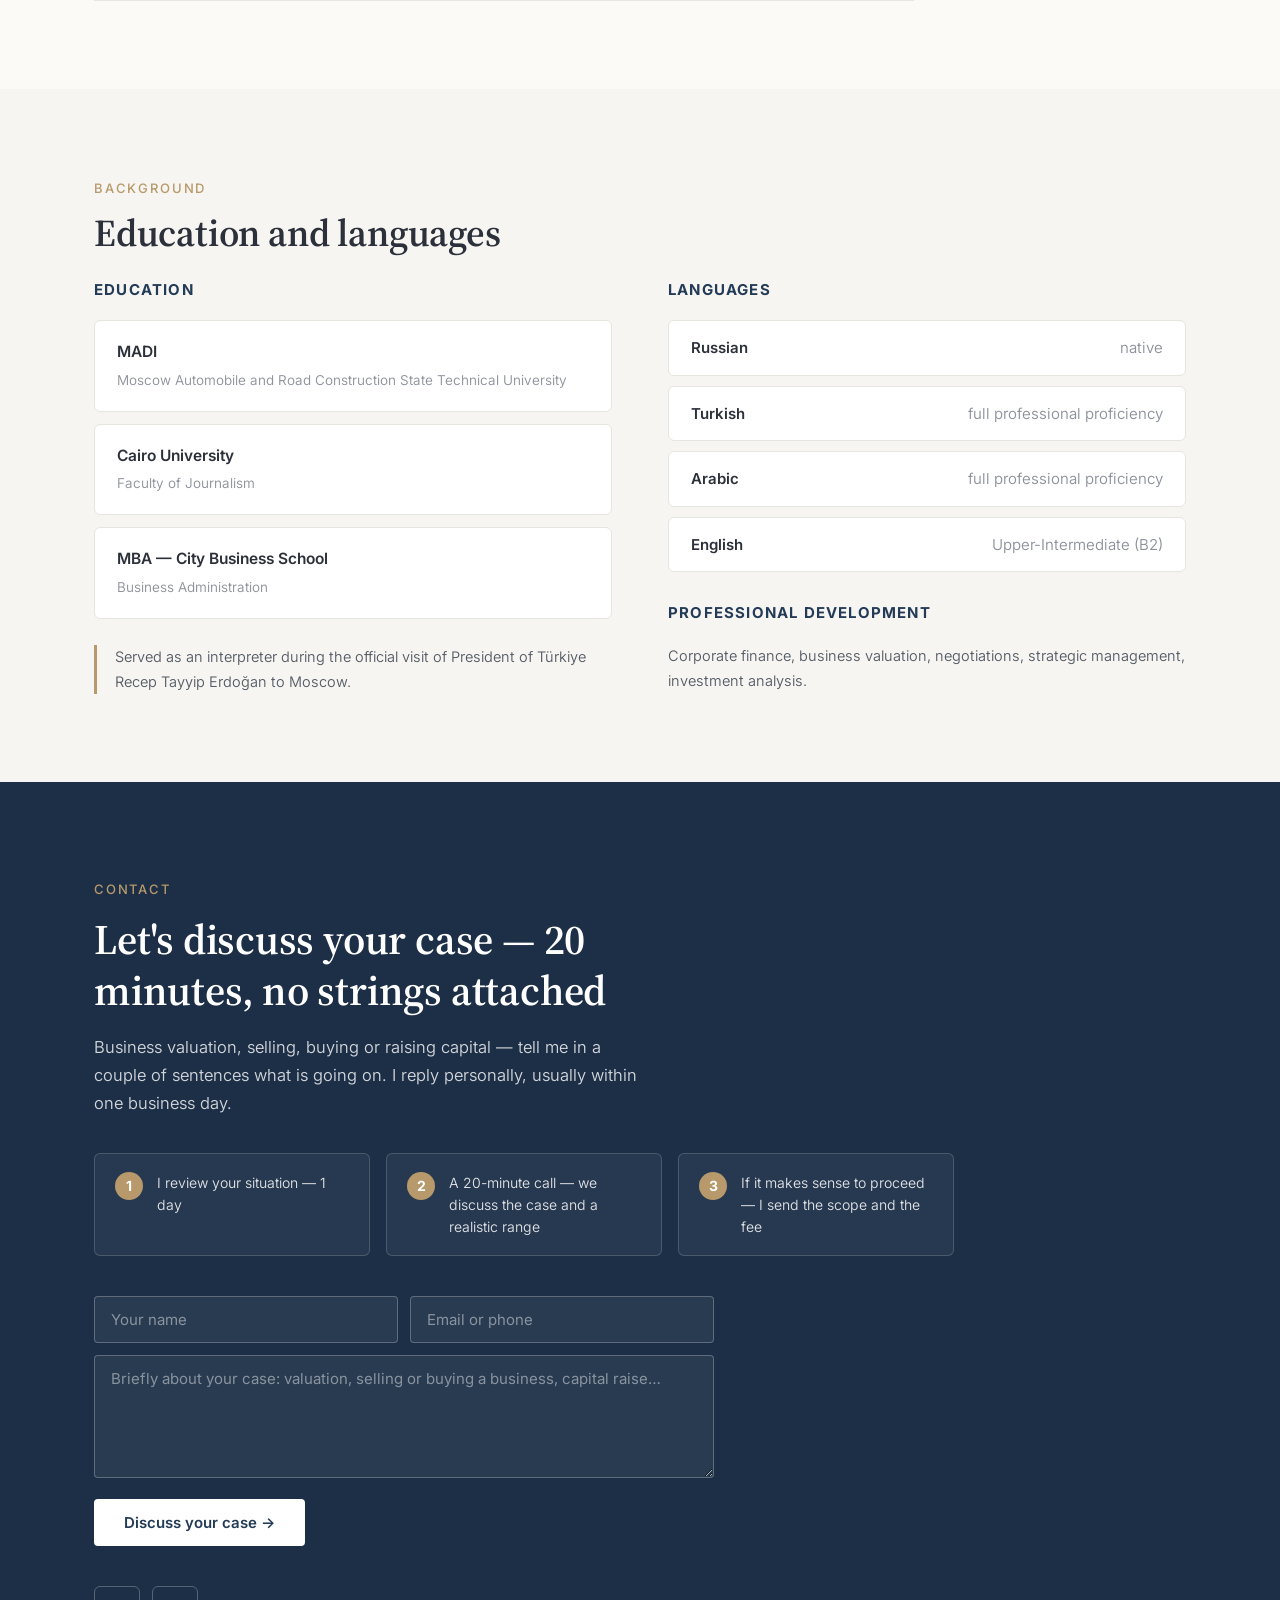
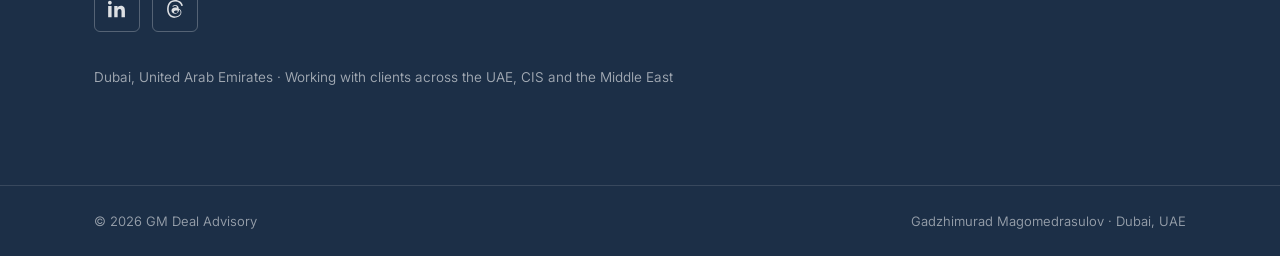
==== commit 09c07579: "Add link to book PDF in publications section Co-Authored-By: Claude Fable 5 <noreply@anthropic.com>" ====
--- a/en.html
+++ b/en.html
@@ -250,6 +250,7 @@
         <div class="tag">Book</div>
         <h3>"Quarterly Leap: 7 Ways to Make a Million on Your Business"</h3>
         <p>A practical guide for owners on growing profit and company value.</p>
+        <a href="https://drive.google.com/file/d/16T_AMhTT7onD3zQas1L6dv867yUegYbj/view?usp=sharing" target="_blank" rel="noopener">Read the book →</a>
       </div>
       <div class="ins">
         <div class="tag">Analysis</div>
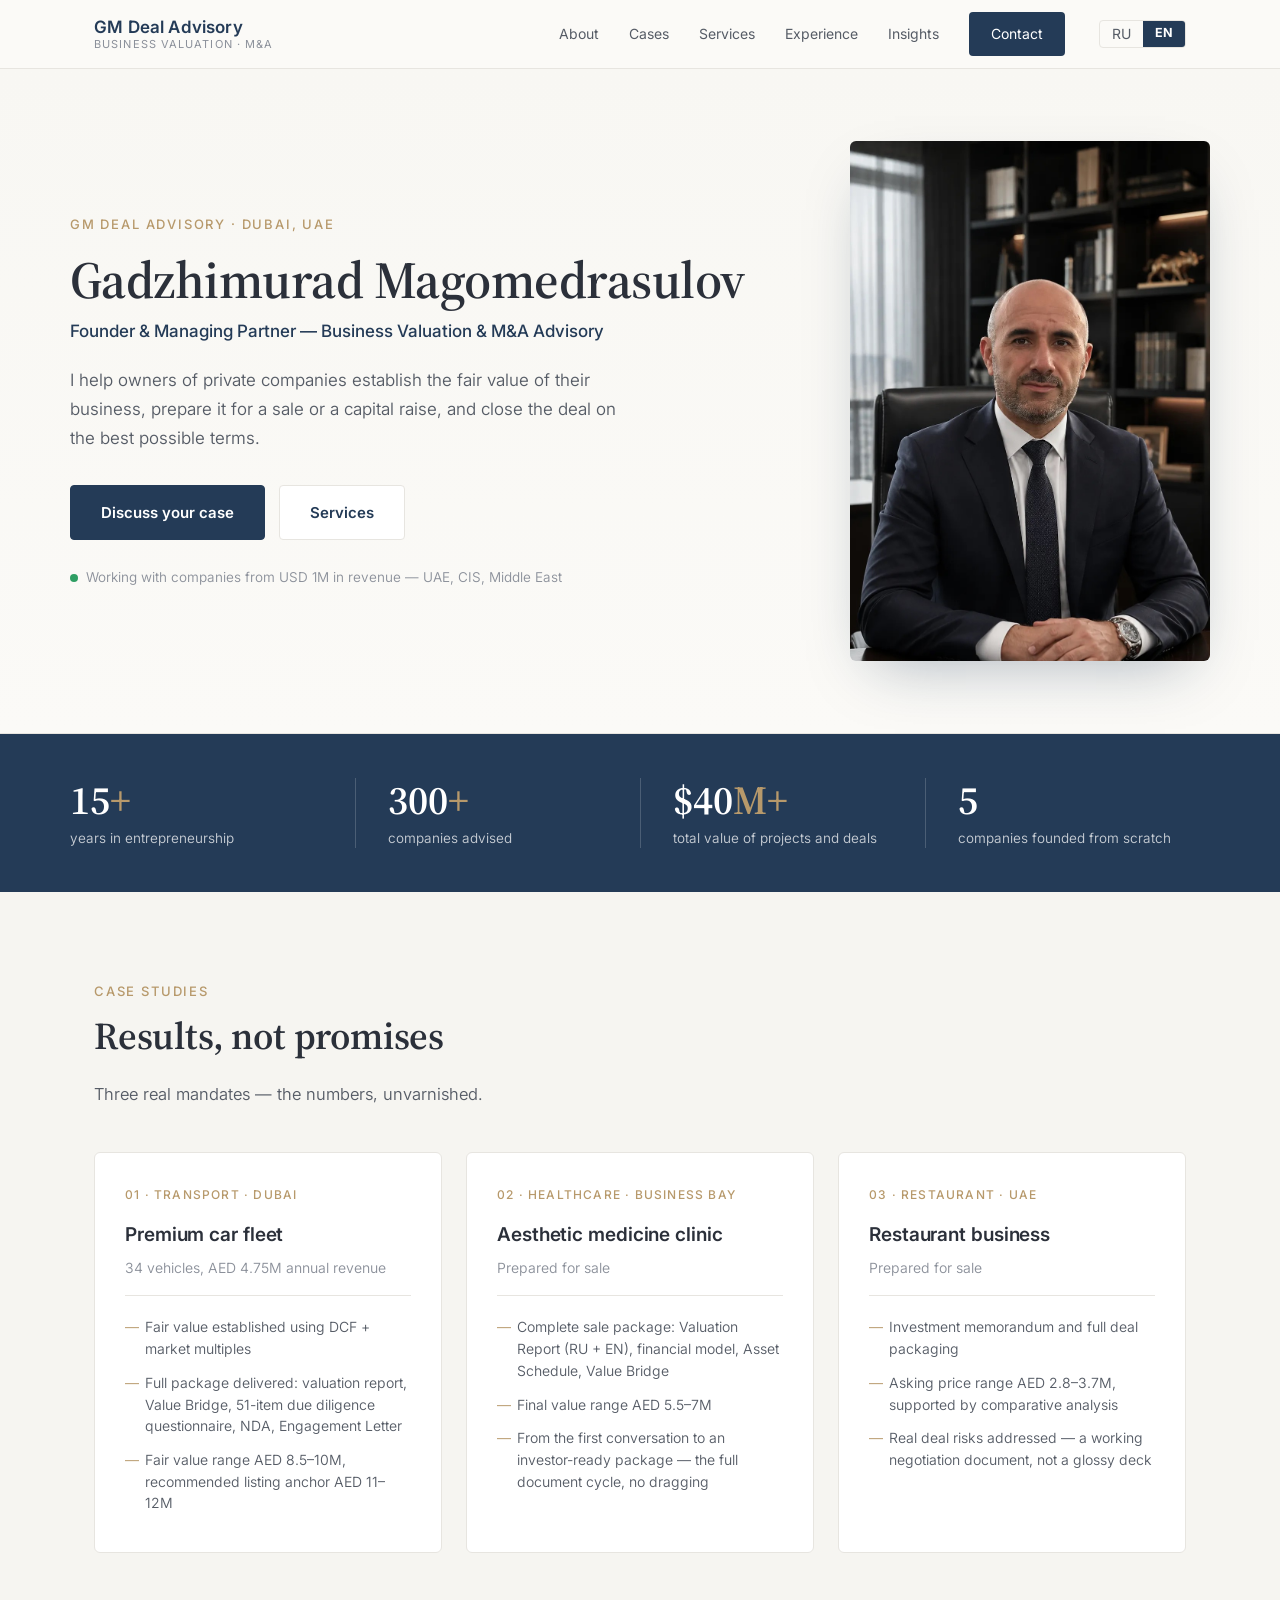
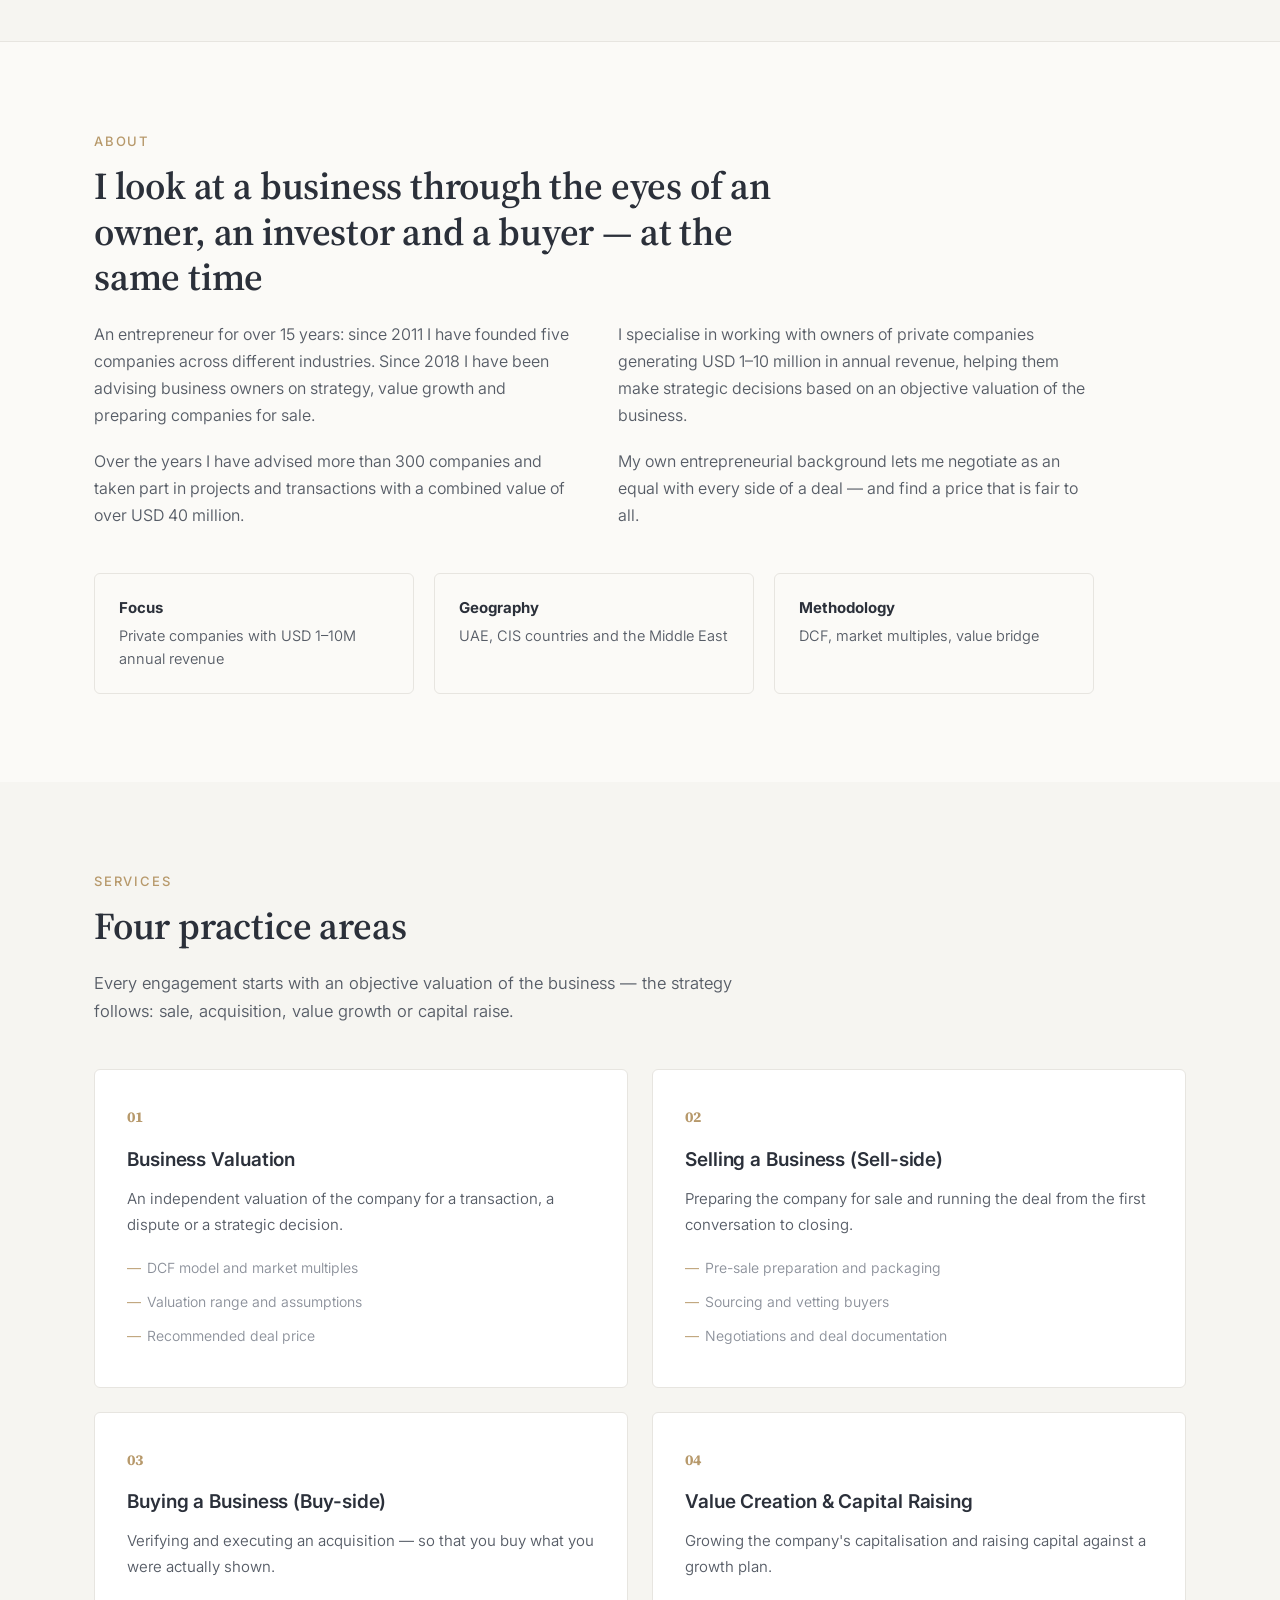
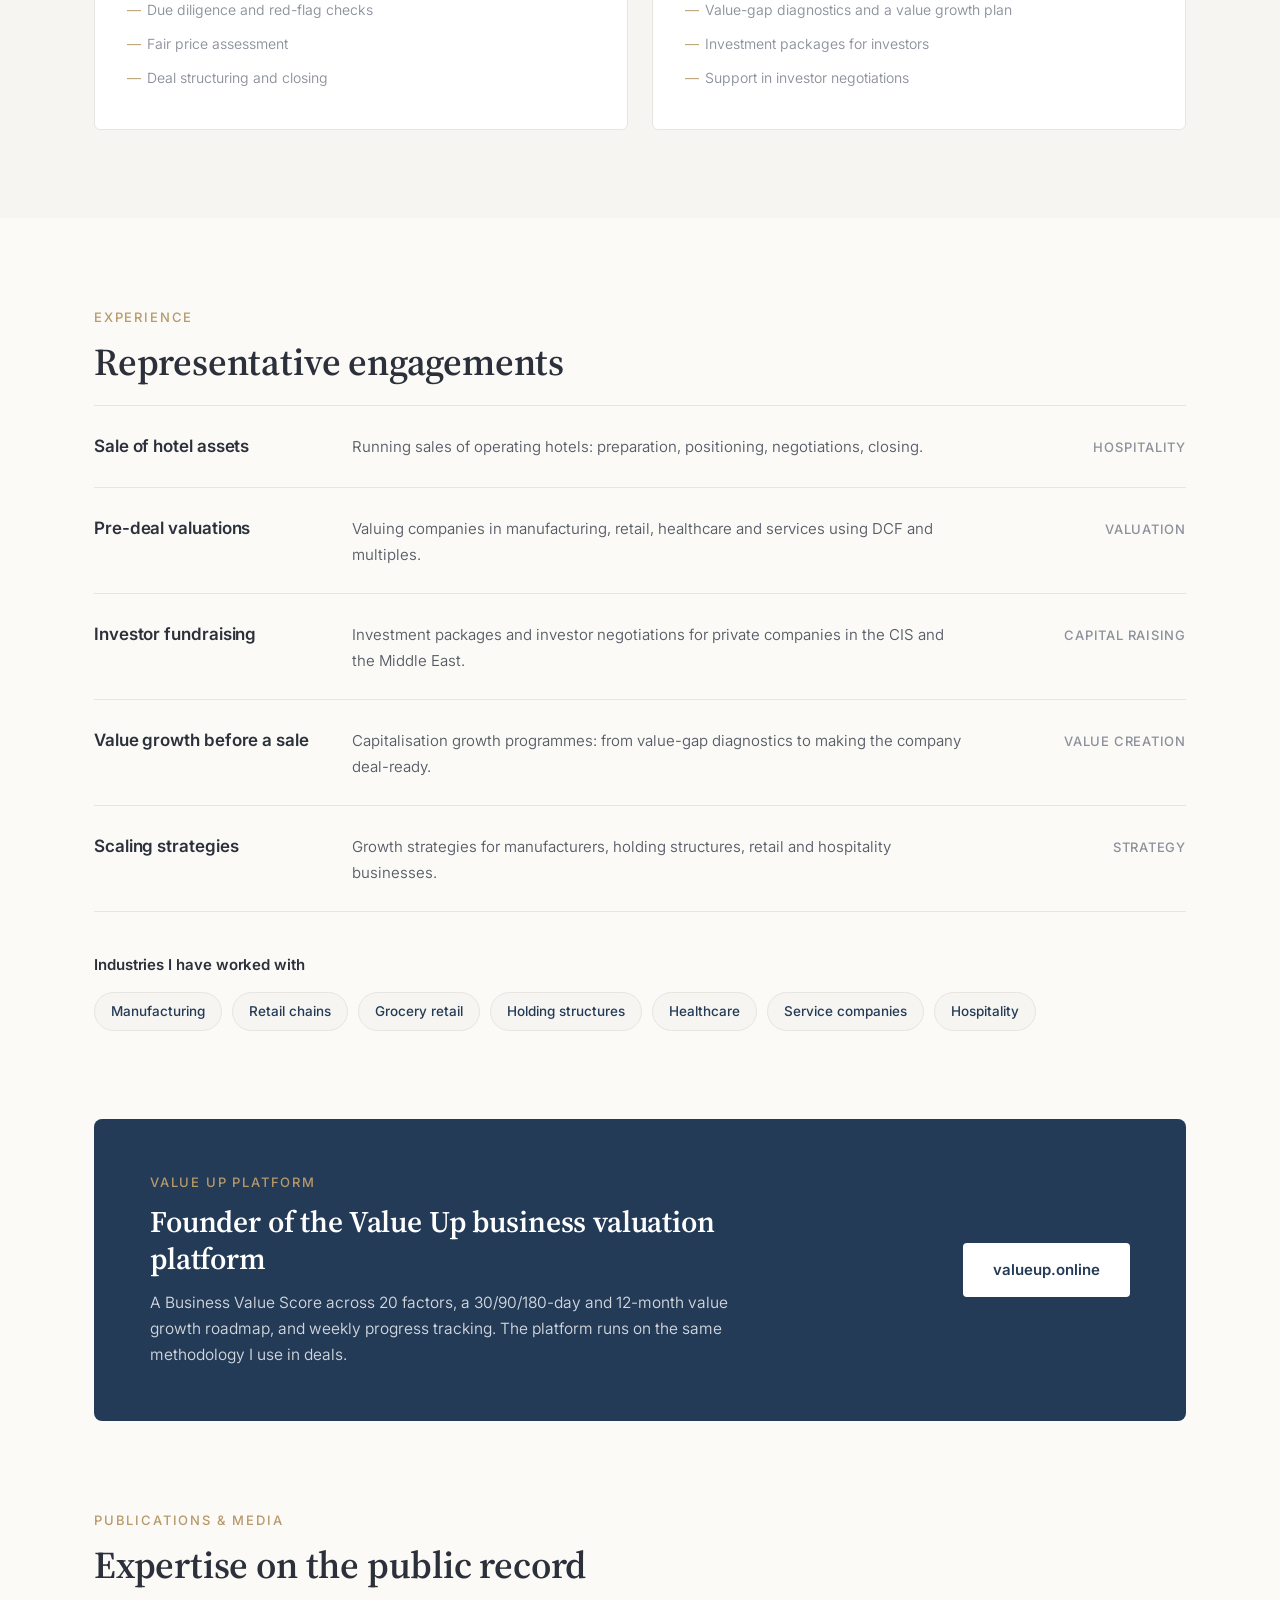
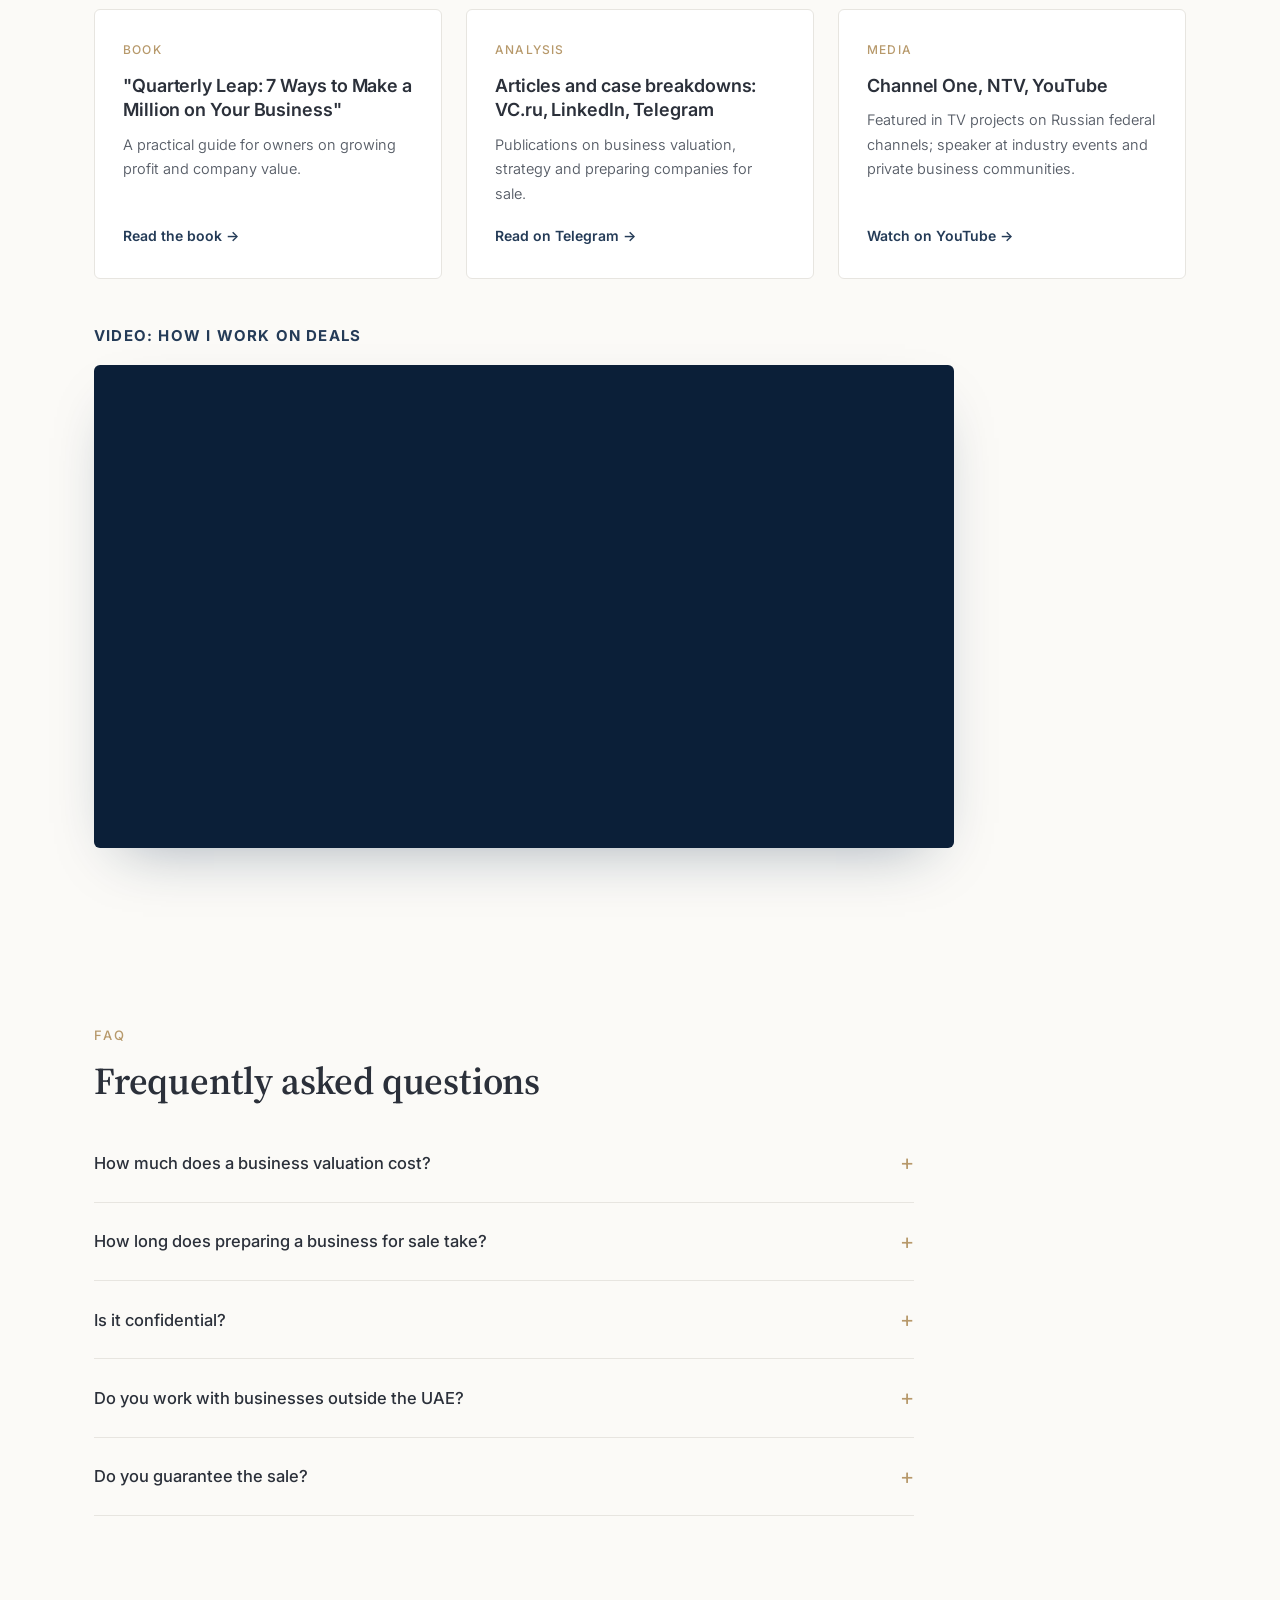
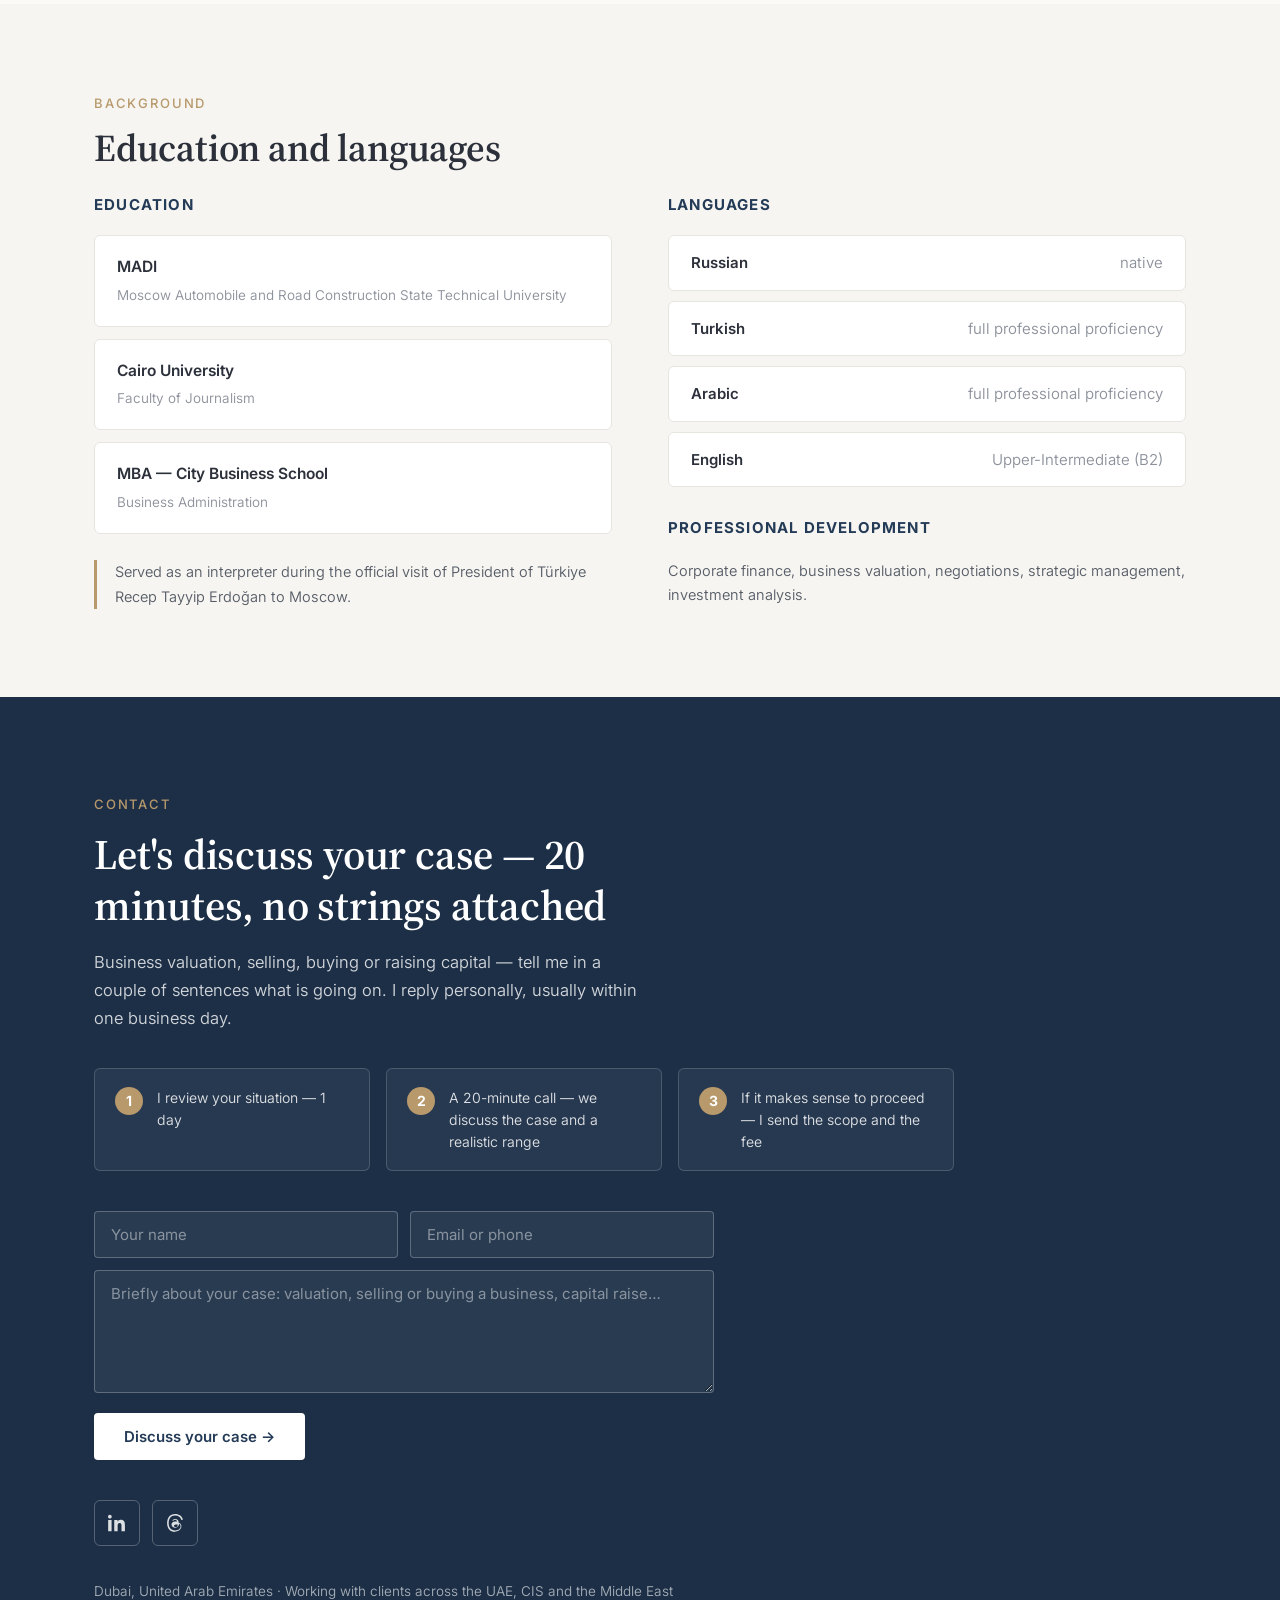
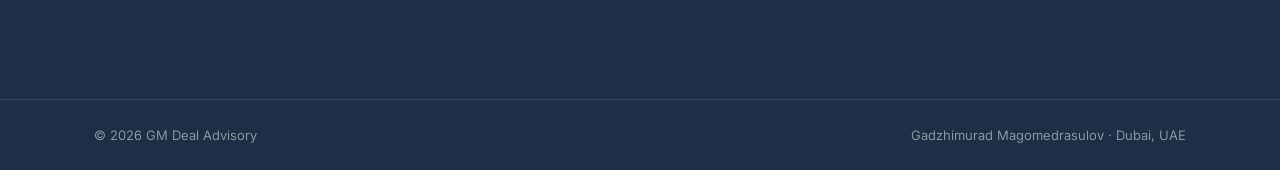
==== commit 975bf53d: "Revert embedded video block to original horizontal video (only media card link was meant to change) " ====
--- a/en.html
+++ b/en.html
@@ -268,7 +268,7 @@
 
     <div class="video-block">
       <h3 class="video-title">Video: how I work on deals</h3>
-      <div class="video-wrap"><iframe src="https://www.youtube-nocookie.com/embed/_YA1pVciDQU" title="GM Deal Advisory — video" loading="lazy" allowfullscreen frameborder="0"></iframe></div>
+      <div class="video-wrap"><iframe src="https://www.youtube-nocookie.com/embed/BkNqXChD8Ng" title="GM Deal Advisory — video" loading="lazy" allowfullscreen frameborder="0"></iframe></div>
     </div>
   </div>
 </section>
--- a/styles.css
+++ b/styles.css
@@ -245,5 +245,5 @@
 /* video */
 .video-block{margin-top:44px}
 .video-title{font-size:15px;font-weight:700;letter-spacing:.08em;text-transform:uppercase;color:var(--navy);margin-bottom:16px}
-.video-wrap{position:relative;aspect-ratio:9/16;max-width:320px;border-radius:6px;overflow:hidden;background:#0b1f38;box-shadow:0 24px 60px -28px rgba(15,42,74,.4)}
+.video-wrap{position:relative;aspect-ratio:16/9;max-width:860px;border-radius:6px;overflow:hidden;background:#0b1f38;box-shadow:0 24px 60px -28px rgba(15,42,74,.4)}
 .video-wrap iframe{position:absolute;inset:0;width:100%;height:100%;border:0}
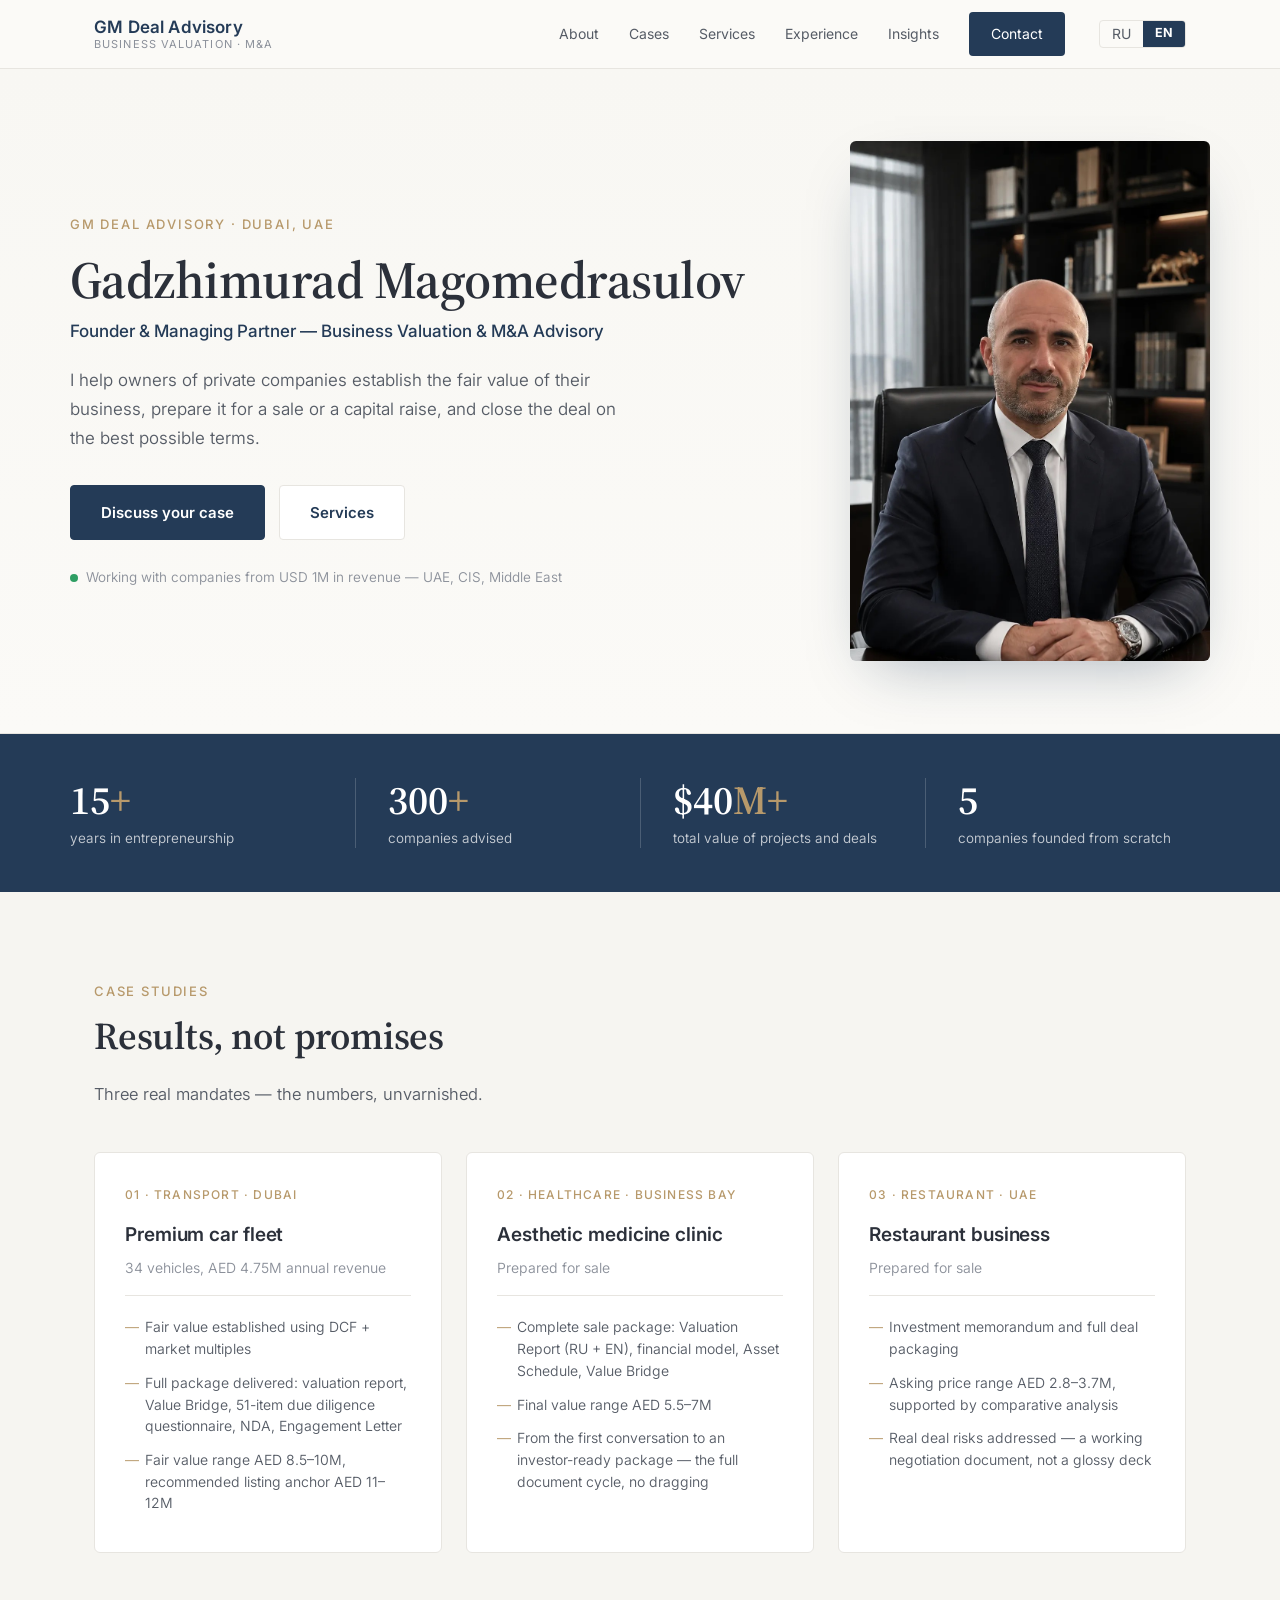
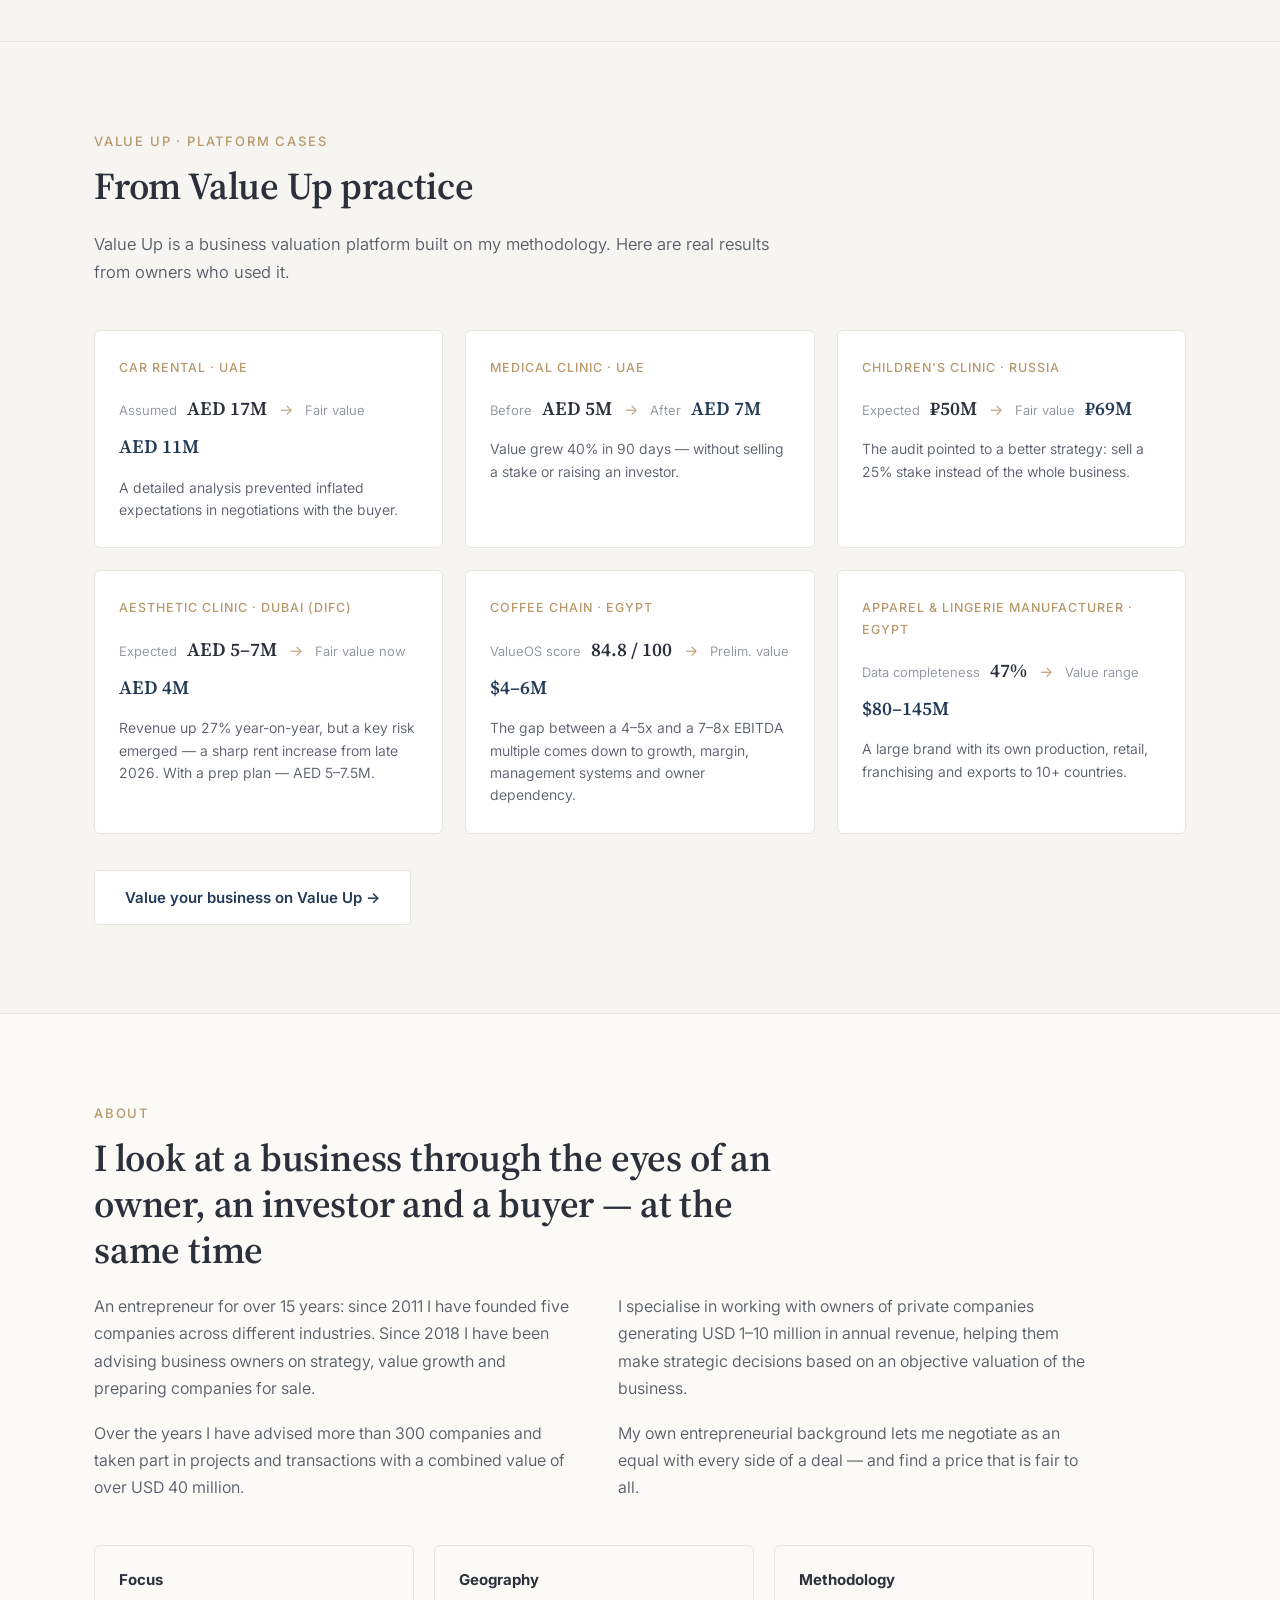
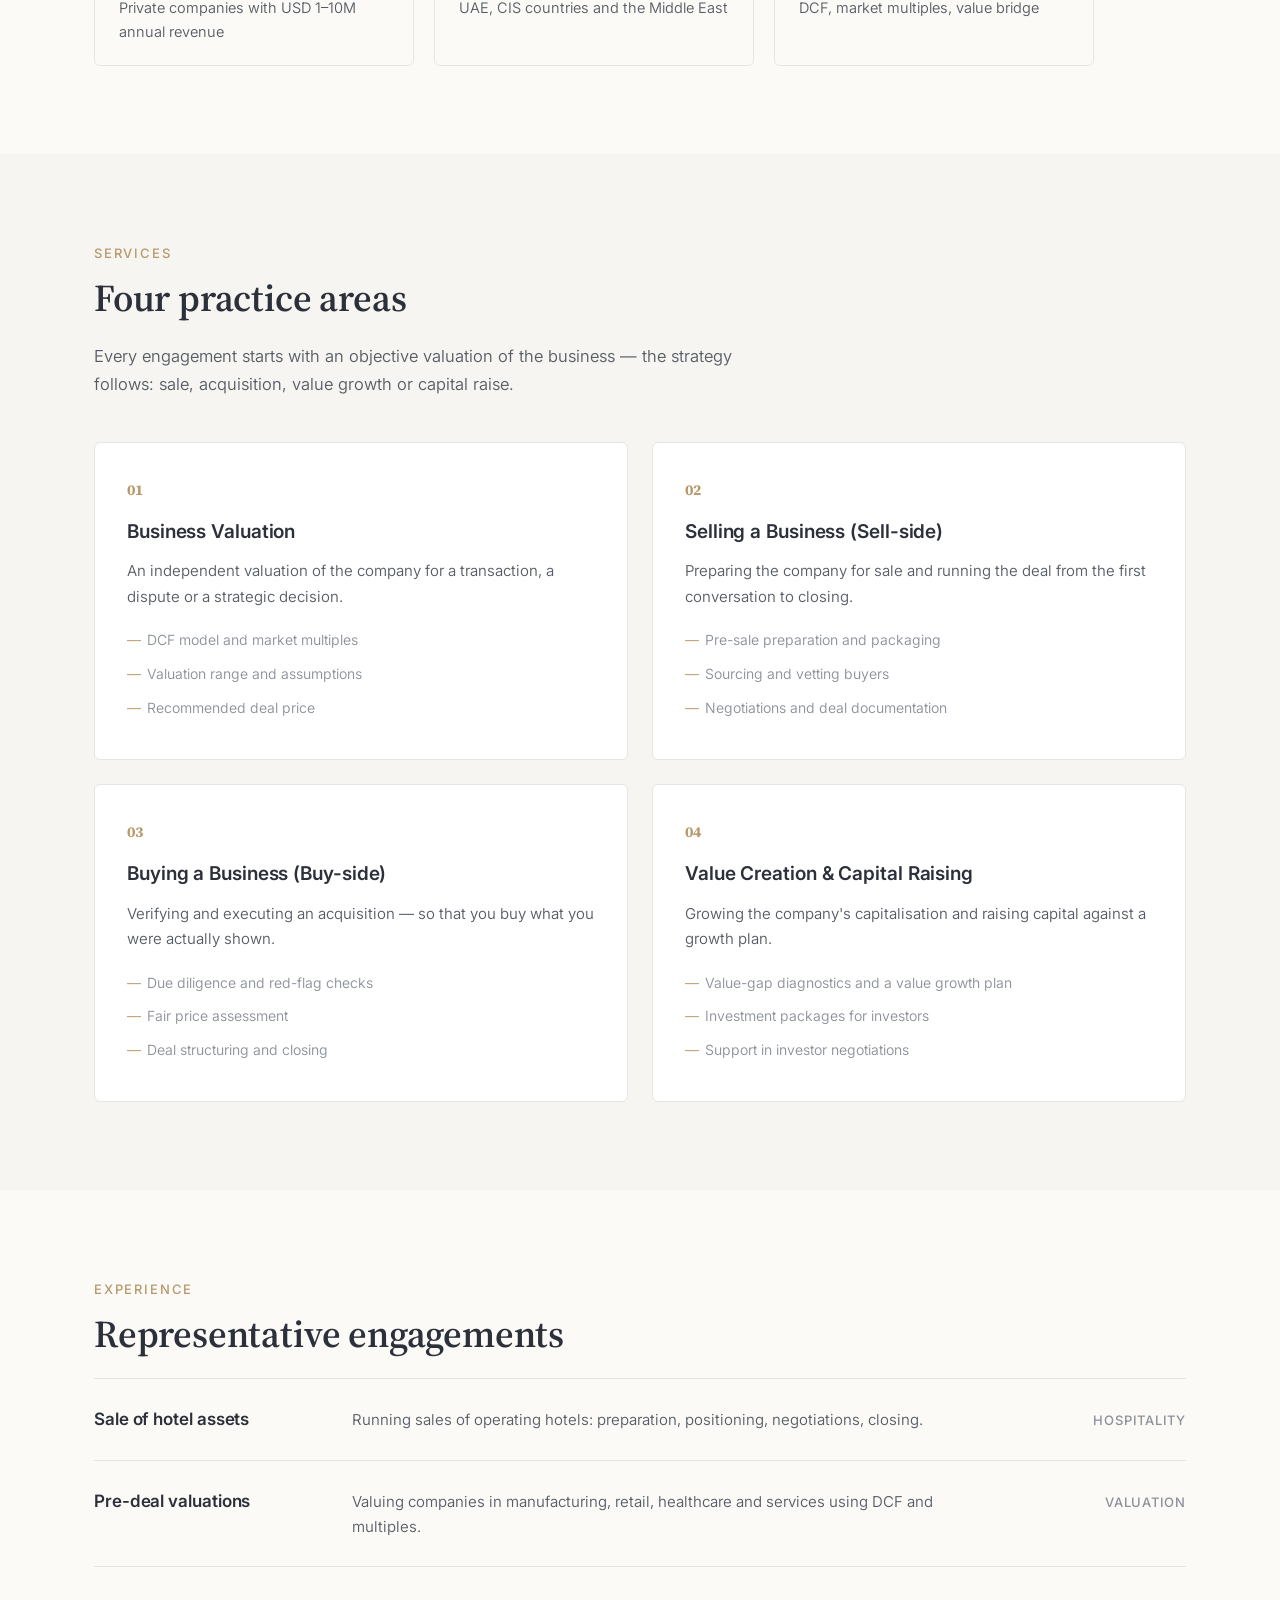
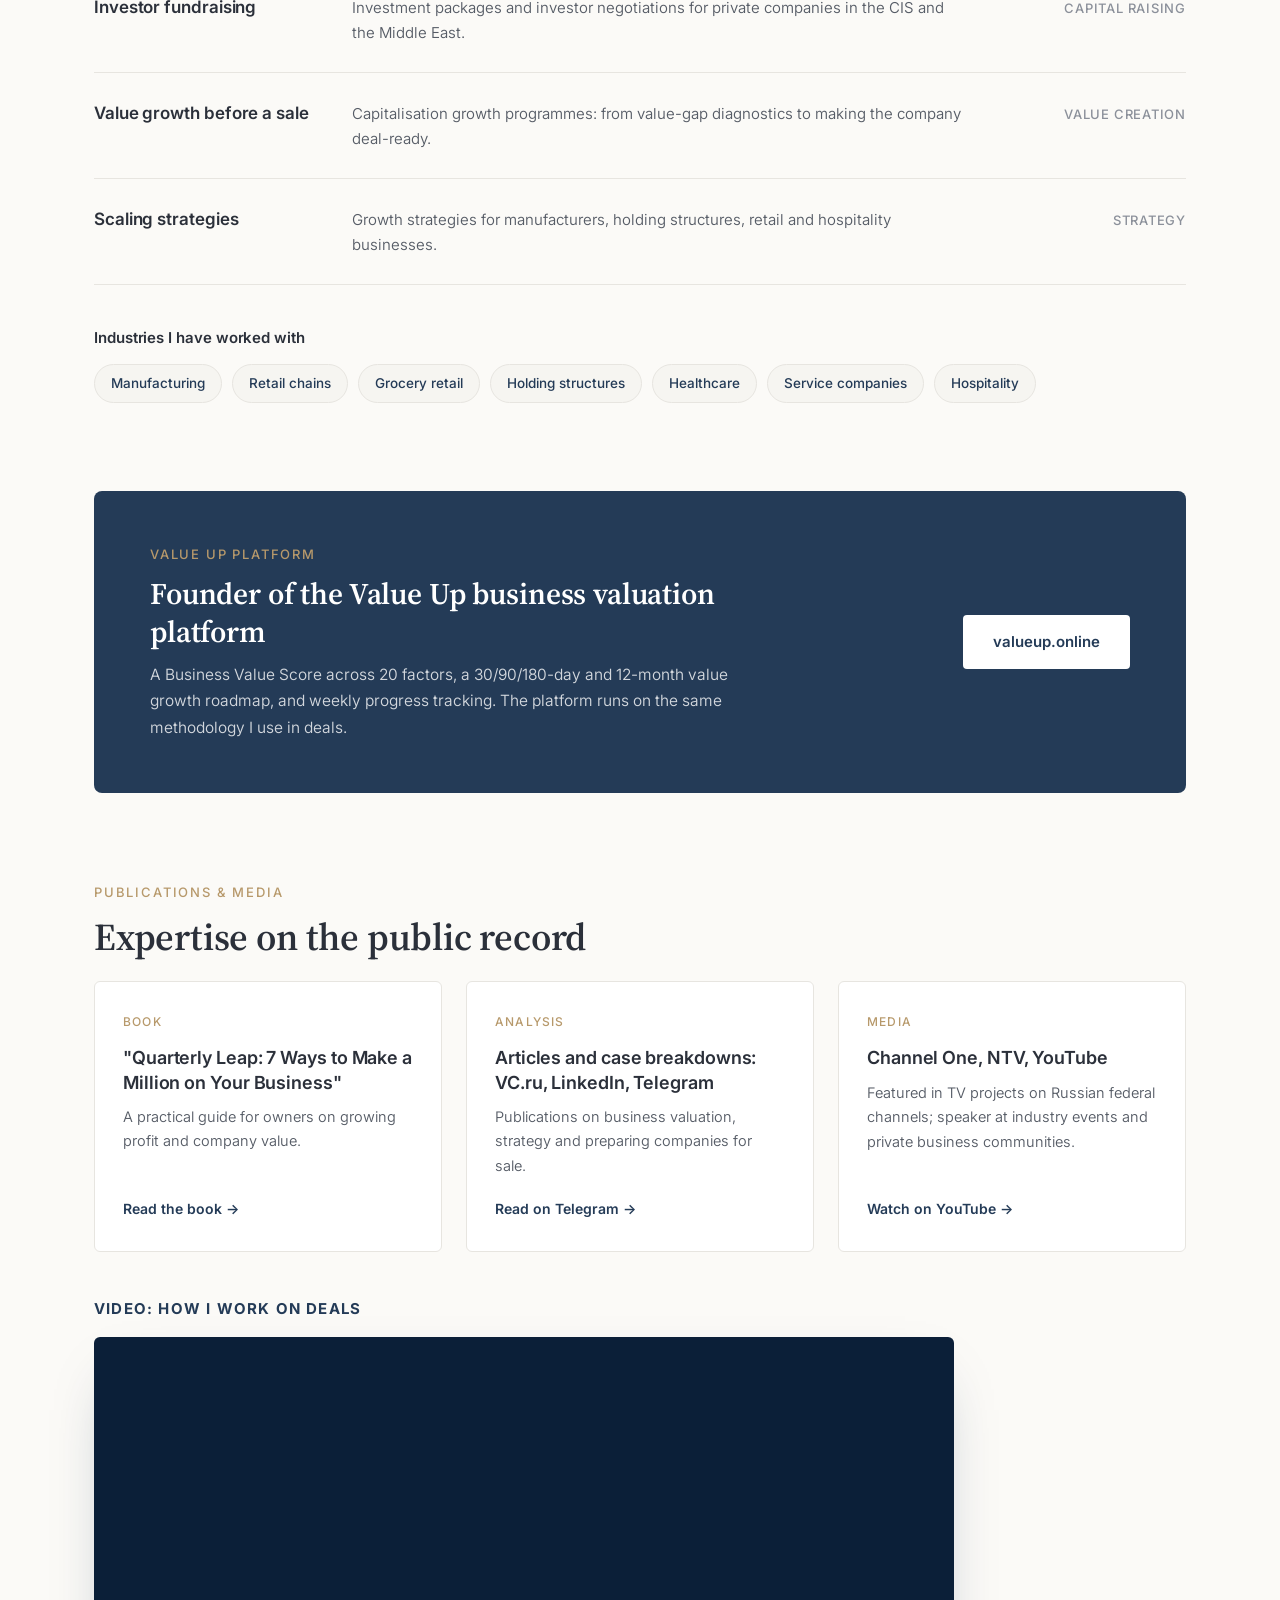
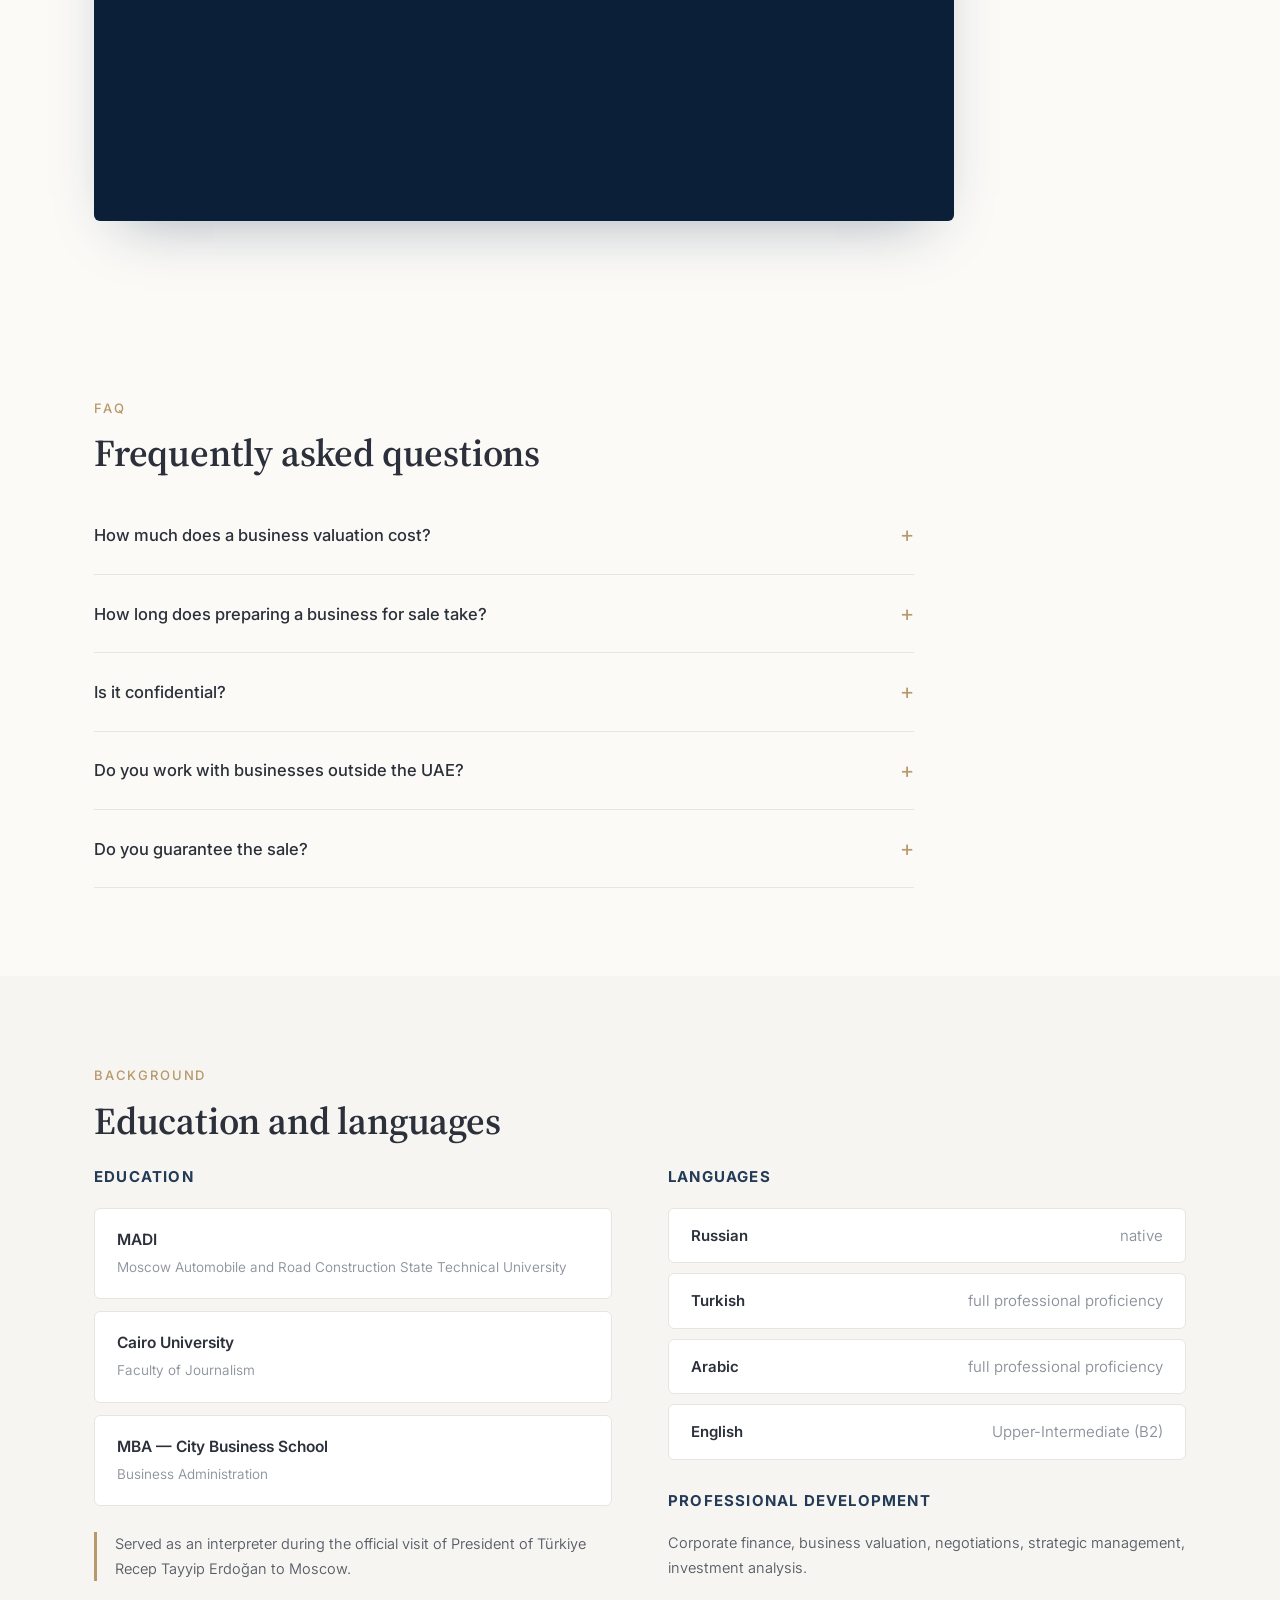
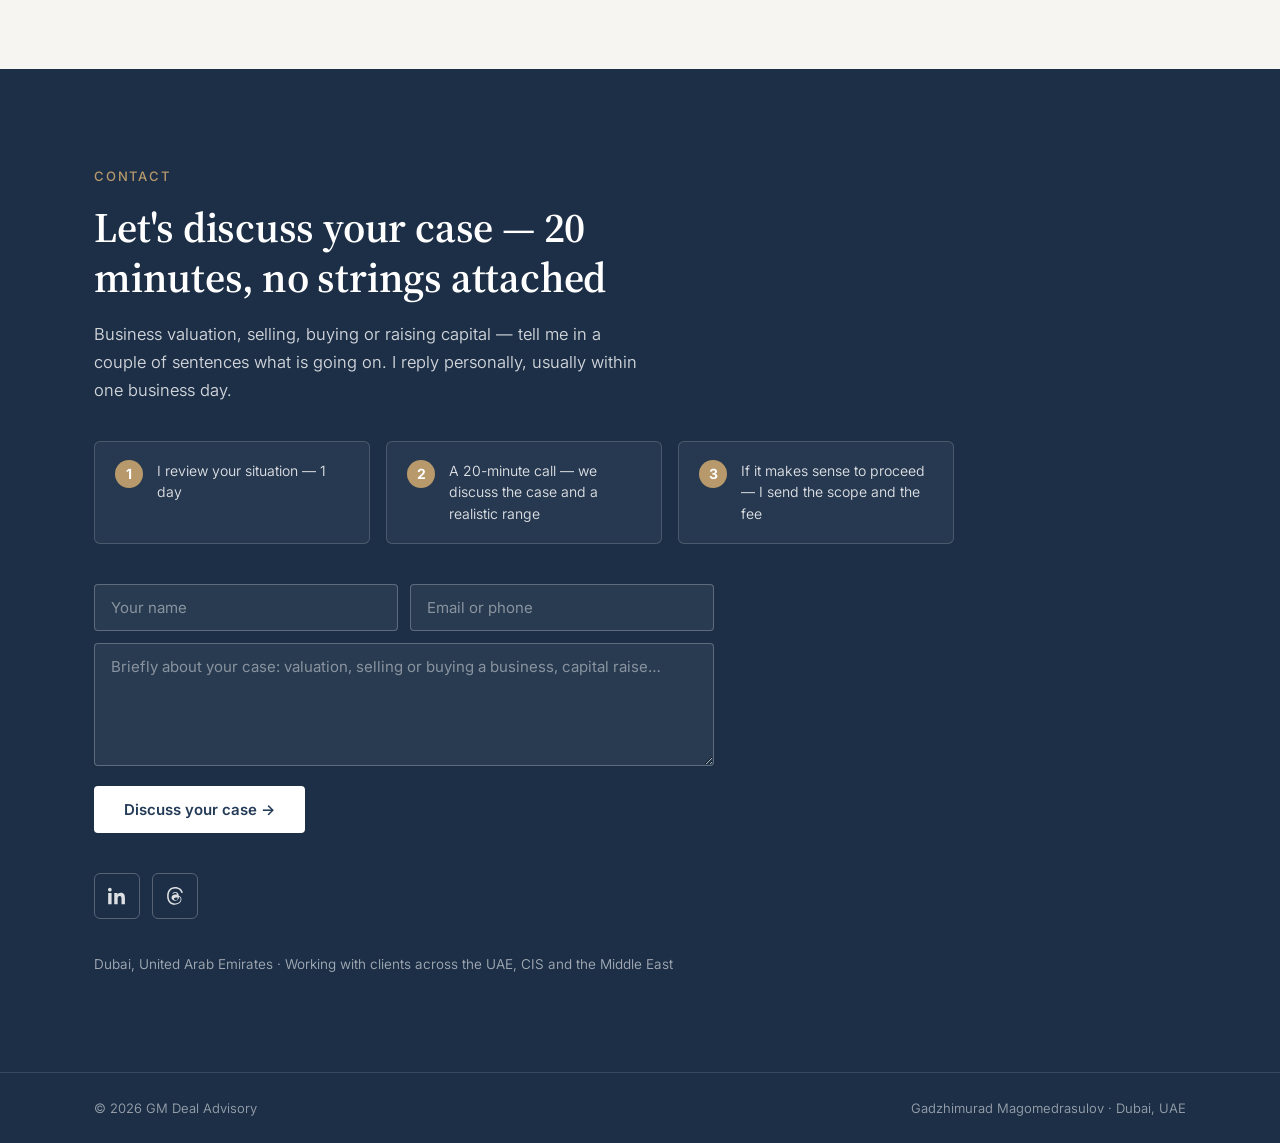
==== commit 6da907b5: "Add Value Up platform case studies section (6 before/after results) Co-Authored-By: Claude Fable 5 <" ====
--- a/en.html
+++ b/en.html
@@ -110,6 +110,48 @@
   </div>
 </section>
 
+
+<section class="delta-section">
+  <div class="wrap">
+    <div class="sec-eyebrow">Value Up · platform cases</div>
+    <h2 class="sec-title">From Value Up practice</h2>
+    <p class="sec-intro">Value Up is a business valuation platform built on my methodology. Here are real results from owners who used it.</p>
+    <div class="delta-grid">
+      <div class="dcard">
+        <div class="dlabel">Car rental · UAE</div>
+        <div class="drow"><span>Assumed</span><b>AED 17M</b><i>→</i><span>Fair value</span><b class="hl">AED 11M</b></div>
+        <p>A detailed analysis prevented inflated expectations in negotiations with the buyer.</p>
+      </div>
+      <div class="dcard">
+        <div class="dlabel">Medical clinic · UAE</div>
+        <div class="drow"><span>Before</span><b>AED 5M</b><i>→</i><span>After</span><b class="hl">AED 7M</b></div>
+        <p>Value grew 40% in 90 days — without selling a stake or raising an investor.</p>
+      </div>
+      <div class="dcard">
+        <div class="dlabel">Children's clinic · Russia</div>
+        <div class="drow"><span>Expected</span><b>₽50M</b><i>→</i><span>Fair value</span><b class="hl">₽69M</b></div>
+        <p>The audit pointed to a better strategy: sell a 25% stake instead of the whole business.</p>
+      </div>
+      <div class="dcard">
+        <div class="dlabel">Aesthetic clinic · Dubai (DIFC)</div>
+        <div class="drow"><span>Expected</span><b>AED 5–7M</b><i>→</i><span>Fair value now</span><b class="hl">AED 4M</b></div>
+        <p>Revenue up 27% year-on-year, but a key risk emerged — a sharp rent increase from late 2026. With a prep plan — AED 5–7.5M.</p>
+      </div>
+      <div class="dcard">
+        <div class="dlabel">Coffee chain · Egypt</div>
+        <div class="drow"><span>ValueOS score</span><b>84.8 / 100</b><i>→</i><span>Prelim. value</span><b class="hl">$4–6M</b></div>
+        <p>The gap between a 4–5x and a 7–8x EBITDA multiple comes down to growth, margin, management systems and owner dependency.</p>
+      </div>
+      <div class="dcard">
+        <div class="dlabel">Apparel &amp; lingerie manufacturer · Egypt</div>
+        <div class="drow"><span>Data completeness</span><b>47%</b><i>→</i><span>Value range</span><b class="hl">$80–145M</b></div>
+        <p>A large brand with its own production, retail, franchising and exports to 10+ countries.</p>
+      </div>
+    </div>
+    <a class="btn btn-secondary" href="https://valueup.online/" target="_blank" rel="noopener" style="margin-top:36px">Value your business on Value Up →</a>
+  </div>
+</section>
+
 <section id="about">
   <div class="wrap">
     <div class="sec-eyebrow">About</div>
--- a/styles.css
+++ b/styles.css
@@ -247,3 +247,17 @@
 .video-title{font-size:15px;font-weight:700;letter-spacing:.08em;text-transform:uppercase;color:var(--navy);margin-bottom:16px}
 .video-wrap{position:relative;aspect-ratio:16/9;max-width:860px;border-radius:6px;overflow:hidden;background:#0b1f38;box-shadow:0 24px 60px -28px rgba(15,42,74,.4)}
 .video-wrap iframe{position:absolute;inset:0;width:100%;height:100%;border:0}
+
+/* value up delta cases */
+.delta-section{background:var(--bg-soft);border-bottom:1px solid var(--line)}
+.delta-grid{display:grid;grid-template-columns:repeat(3,1fr);gap:22px}
+@media(max-width:900px){.delta-grid{grid-template-columns:1fr 1fr}}
+@media(max-width:640px){.delta-grid{grid-template-columns:1fr}}
+.dcard{background:#fff;border:1px solid var(--line);border-radius:6px;padding:26px 24px;transition:box-shadow .25s,transform .25s}
+.dcard:hover{box-shadow:0 16px 40px -22px rgba(15,42,74,.22);transform:translateY(-2px)}
+.dlabel{font-size:12.5px;font-weight:500;letter-spacing:.08em;text-transform:uppercase;color:var(--gold);margin-bottom:14px}
+.drow{display:flex;flex-wrap:wrap;align-items:baseline;gap:6px 10px;margin-bottom:14px;font-size:13px;color:var(--muted)}
+.drow b{font-family:var(--serif);font-size:19px;font-weight:600;color:var(--ink)}
+.drow b.hl{color:var(--navy)}
+.drow i{font-style:normal;color:var(--gold);font-size:15px;margin:0 2px}
+.dcard p{font-size:14px;color:var(--body);line-height:1.6}
